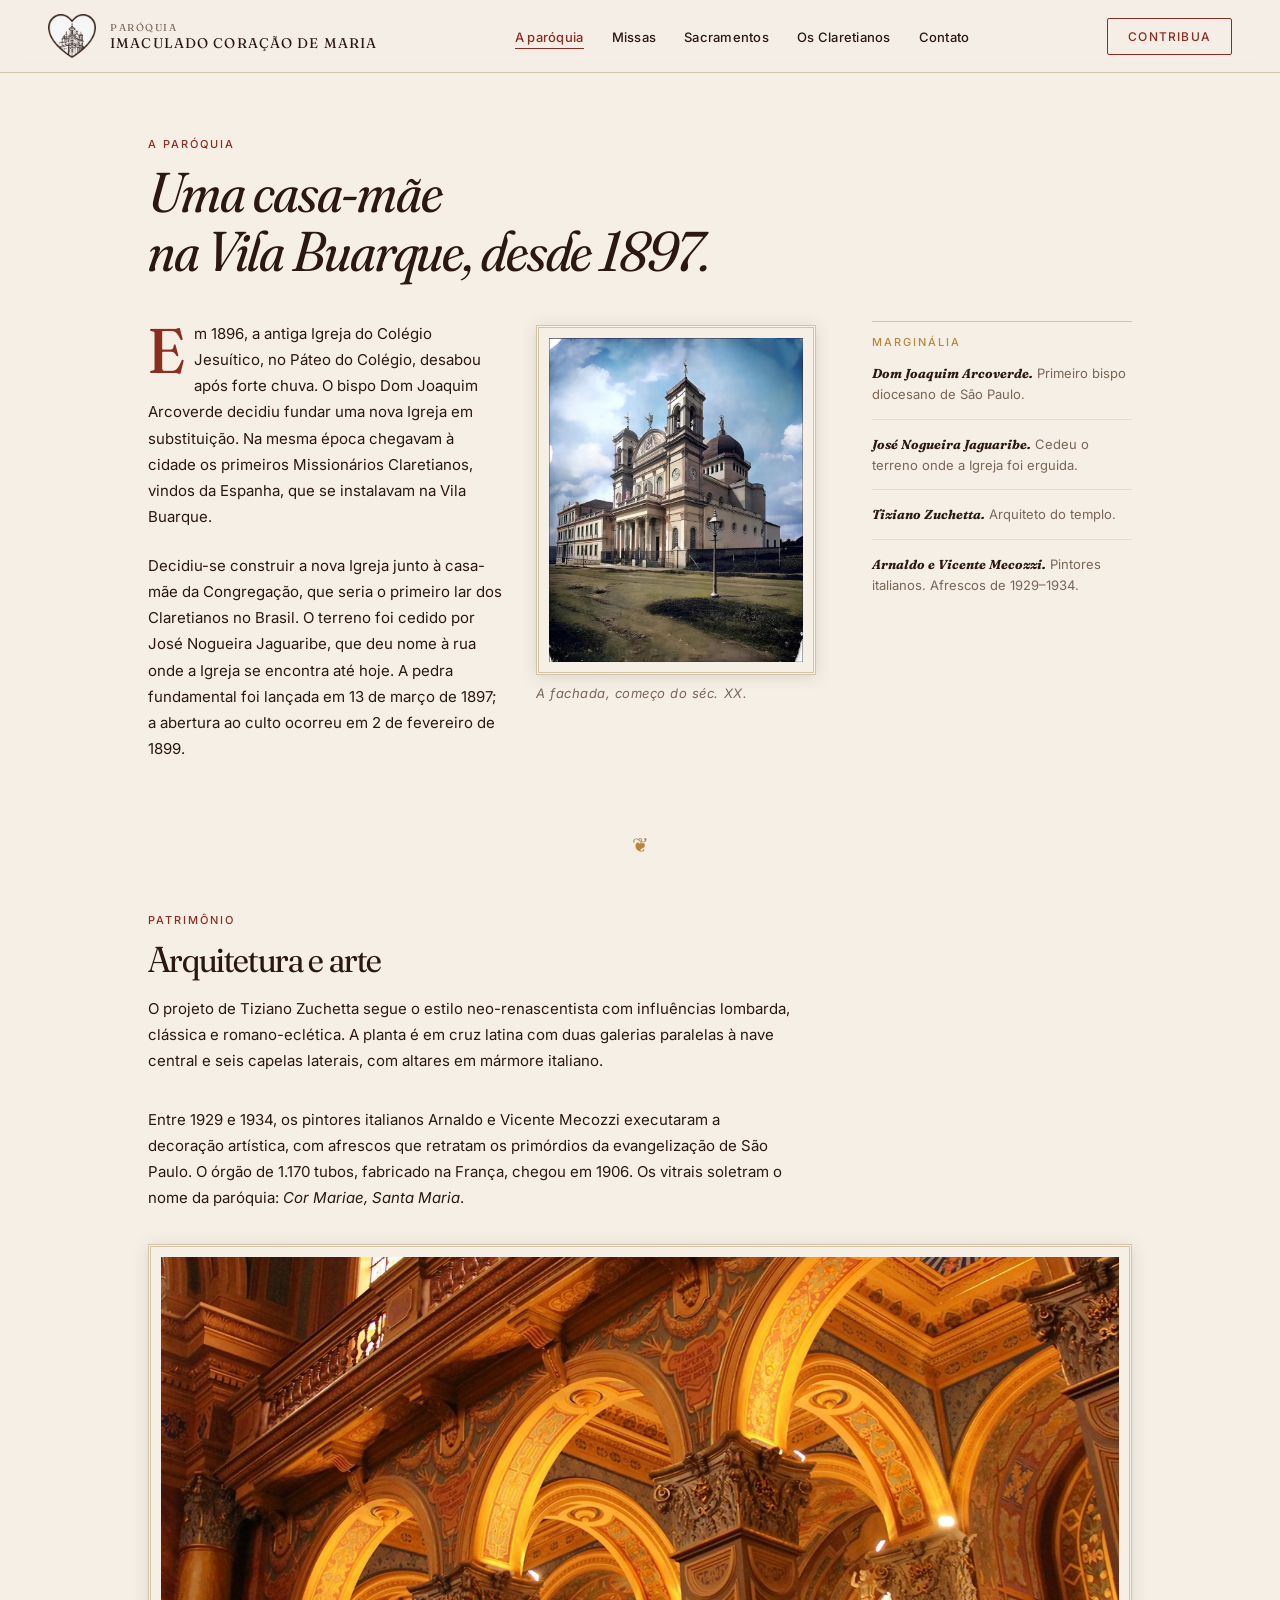
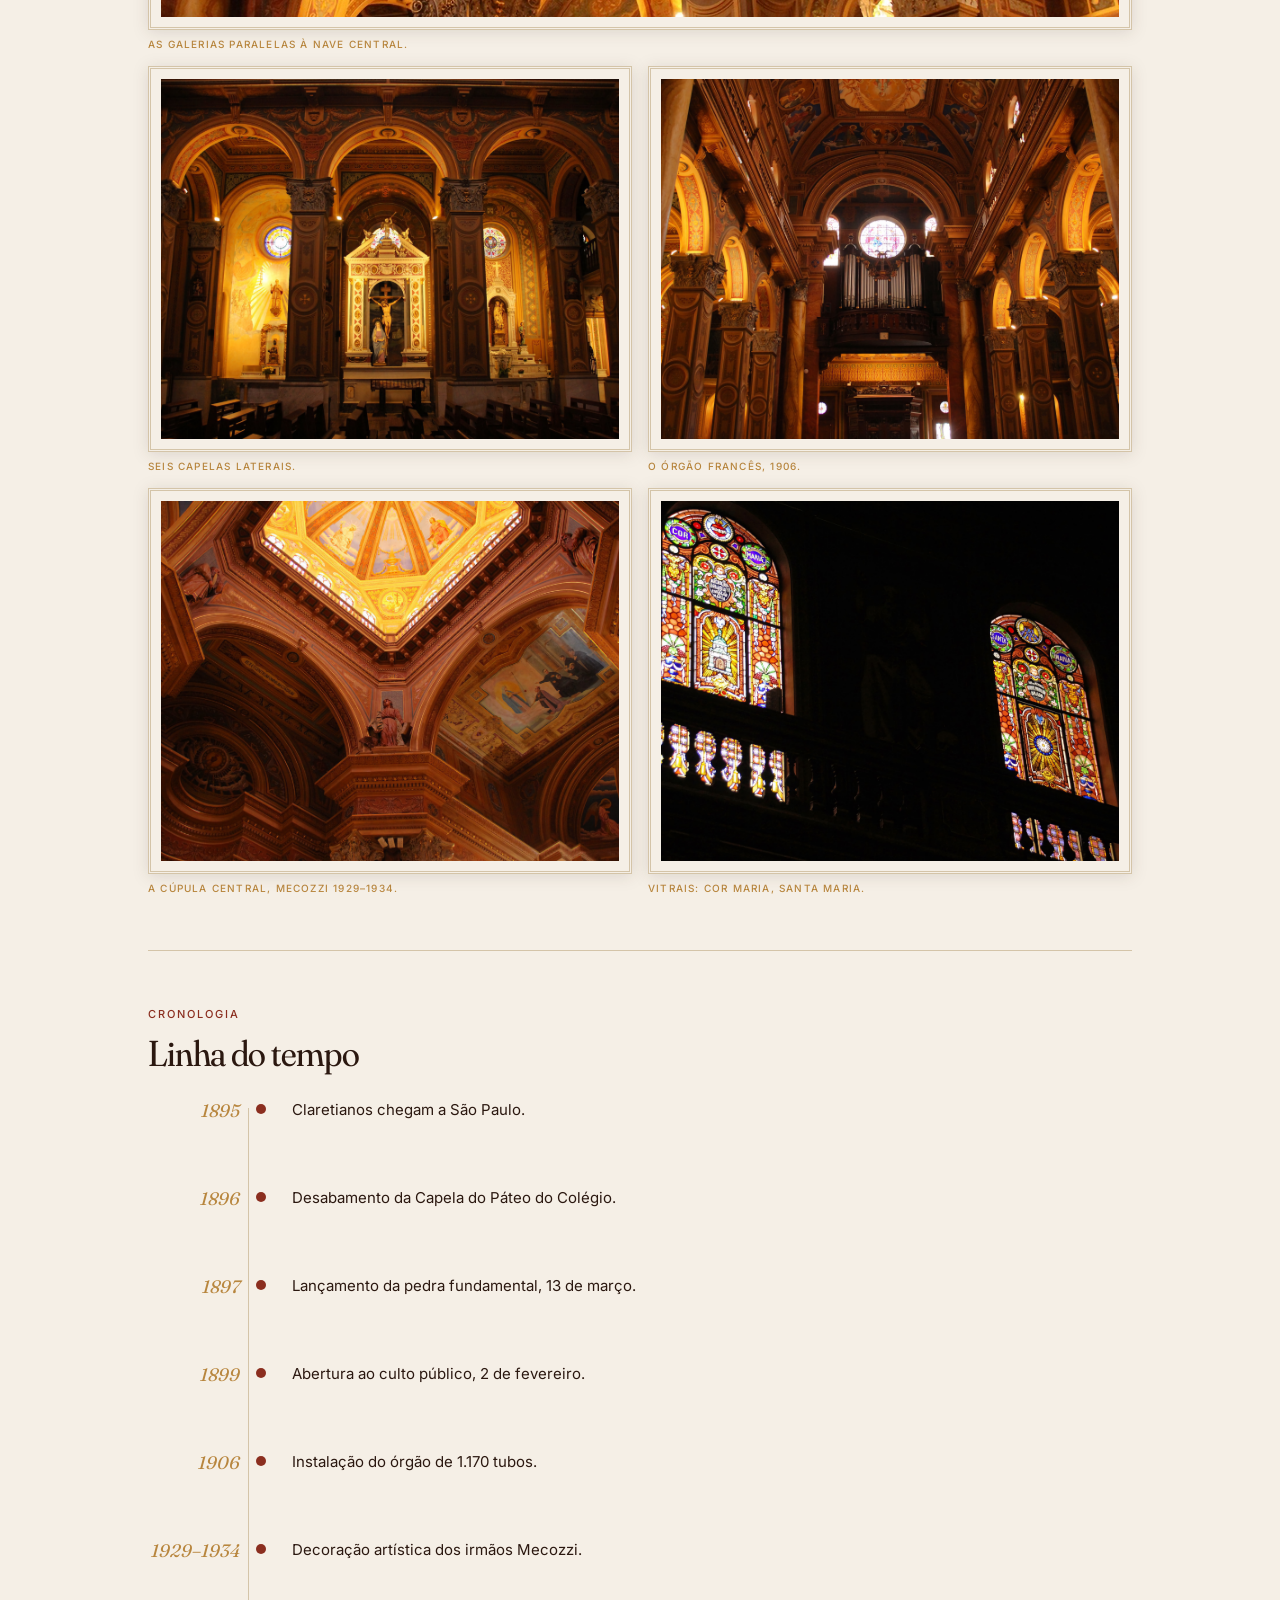
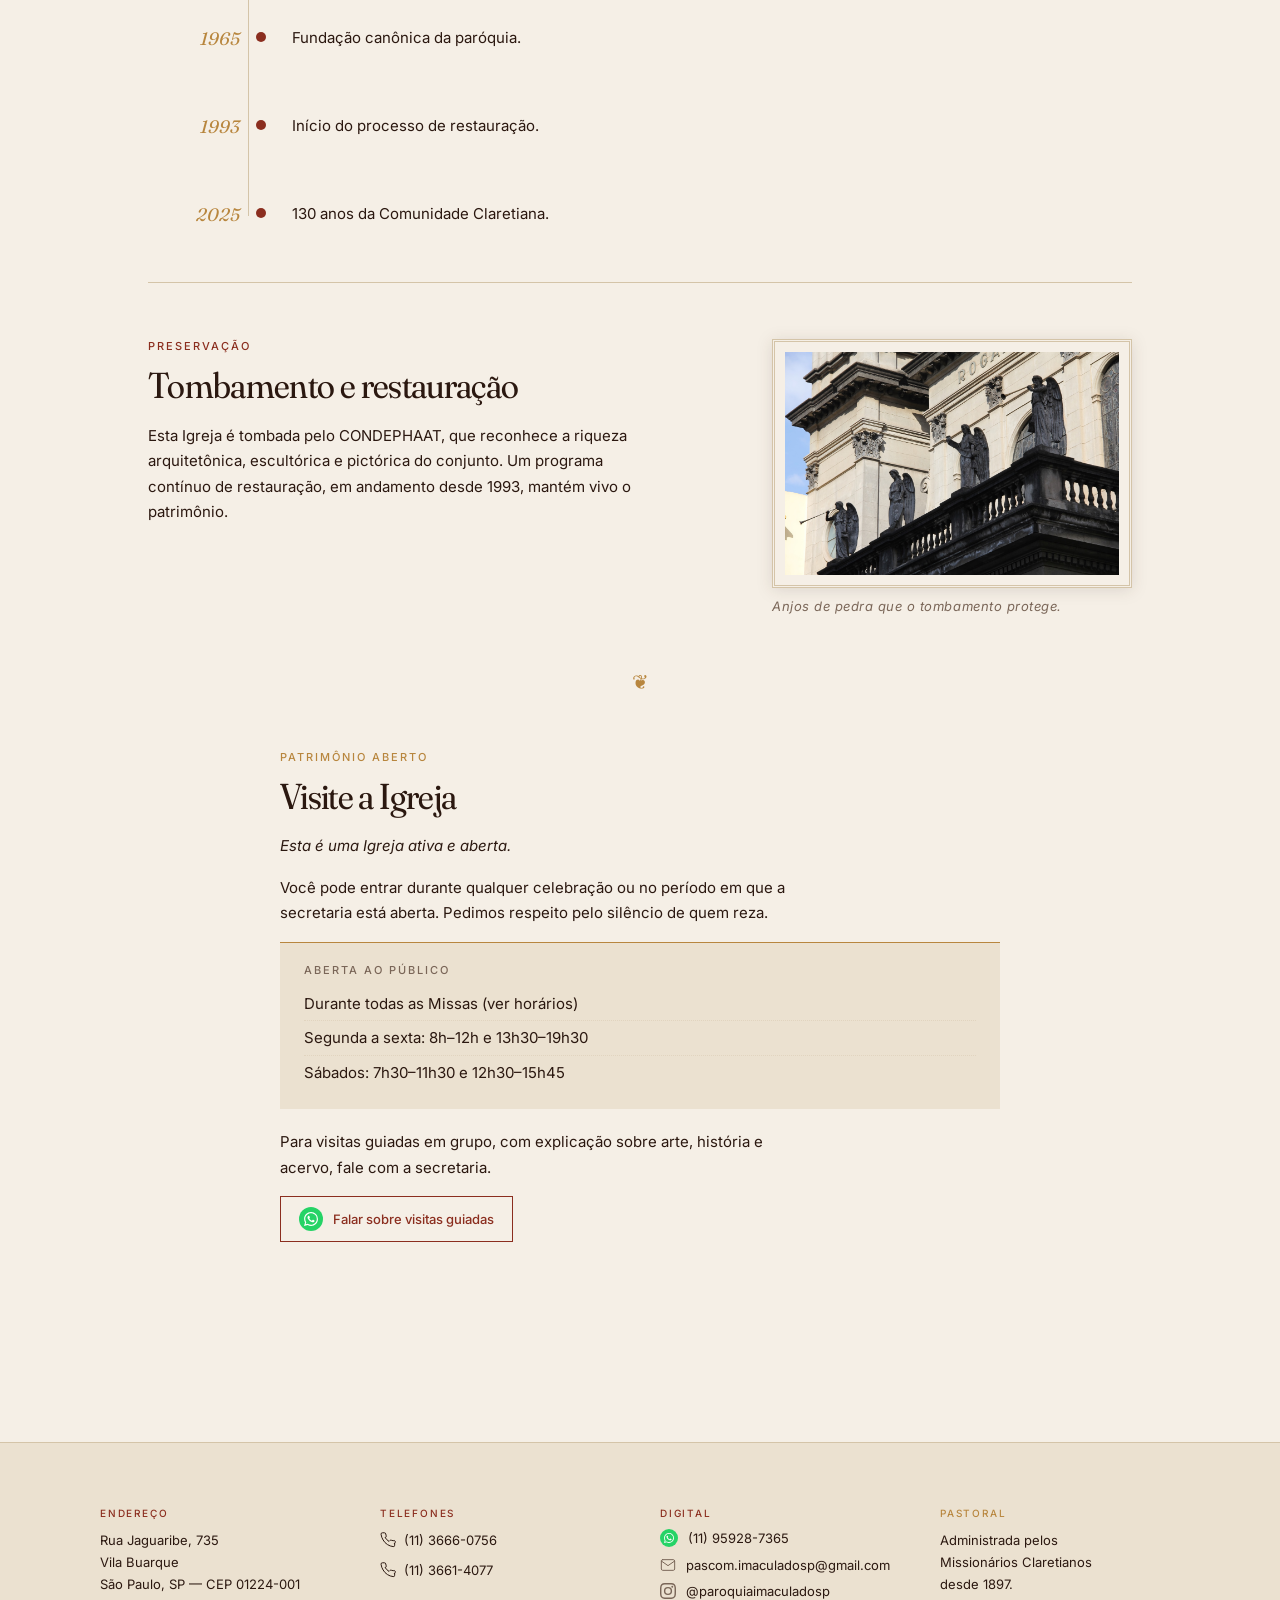
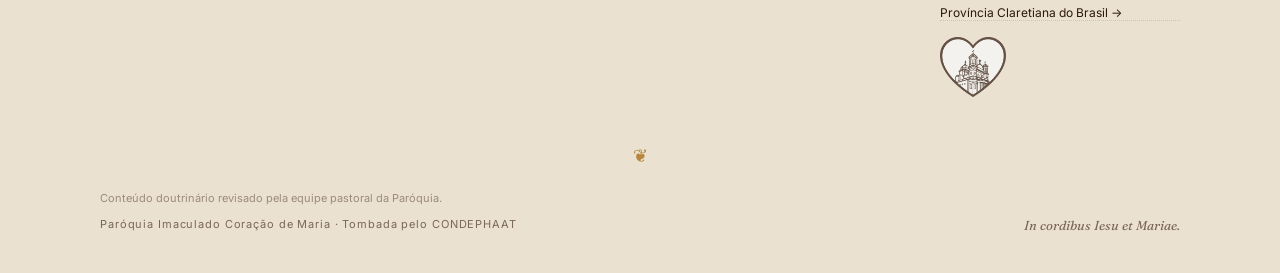
==== site/a-paroquia.html @ 1c20b0ae "Home revisada: hero, sacramentos, dizimo, claretianos" ====
<!DOCTYPE html>
<html lang="pt-BR">
<head>
  <meta charset="UTF-8"/>
  <title>A Paróquia — Imaculado Coração de Maria</title>
  <meta name="viewport" content="width=device-width, initial-scale=1.0"/>
  <meta name="description" content="História, arquitetura e patrimônio da Paróquia Imaculado Coração de Maria, fundada em 1897 pelos Missionários Claretianos na Vila Buarque, São Paulo."/>
  <link rel="stylesheet" href="site.css"/>
  <script src="animations.js" defer></script>
</head>
<body>
<div class="page">

  <!-- ============================================================
       HEADER
       ============================================================ -->
  <header class="site-header">
    <a href="index.html" class="brand-logo" aria-label="Paróquia Imaculado Coração de Maria — página inicial">
      <img src="assets/logo-paroquia.png" alt="" width="44" height="44"/>
      <span class="brand-wordmark">
        <span class="brand-wordmark-sup">Paróquia</span>
        <span class="brand-wordmark-main">Imaculado Coração de Maria</span>
      </span>
    </a>
    <nav aria-label="Navegação principal">
      <ul>
        <li><a href="a-paroquia.html" class="active">A paróquia</a></li>
        <li><a href="missas.html">Missas</a></li>
        <li><a href="sacramentos.html">Sacramentos</a></li>
        <li><a href="os-claretianos.html">Os Claretianos</a></li>
        <li><a href="contato.html">Contato</a></li>
      </ul>
    </nav>
    <a href="contribua.html" class="nav-contribua">Contribua</a>
  </header>

  <!-- ============================================================
       MAIN
       ============================================================ -->
  <main class="main">
    <article>

      <!-- Cabeçalho do capítulo -->
      <div class="chapter-head fade-in">
        <div class="eyebrow">A paróquia</div>
        <h1 class="page-title">Uma casa-mãe<br/>na Vila Buarque, desde 1897.</h1>
      </div>

      <!-- Seção 1 — Origens -->
      <div class="chapter-body fade-in">
        <div class="chapter-main">
          <figure class="ed-fig ed-fig--portrait-float">
            <div class="ed-fig-frame">
              <img src="assets/fachada-sepia-historica.jpg" alt="Fachada da paróquia, início do século XX" loading="lazy"/>
            </div>
            <figcaption class="ed-fig-cap">A fachada, começo do séc. XX.</figcaption>
          </figure>
          <p class="dropcap">
            Em 1896, a antiga Igreja do Colégio Jesuítico, no Páteo do Colégio, desabou após forte chuva. O bispo Dom Joaquim Arcoverde decidiu fundar uma nova Igreja em substituição. Na mesma época chegavam à cidade os primeiros Missionários Claretianos, vindos da Espanha, que se instalavam na Vila Buarque.
          </p>
          <p>
            Decidiu-se construir a nova Igreja junto à casa-mãe da Congregação, que seria o primeiro lar dos Claretianos no Brasil. O terreno foi cedido por José Nogueira Jaguaribe, que deu nome à rua onde a Igreja se encontra até hoje. A pedra fundamental foi lançada em 13 de março de 1897; a abertura ao culto ocorreu em 2 de fevereiro de 1899.
          </p>
        </div>
        <aside class="chapter-margin">
          <div class="eyebrow eyebrow-gold">Marginália</div>
          <p><strong>Dom Joaquim Arcoverde.</strong> Primeiro bispo diocesano de São Paulo.</p>
          <hr class="margin-hr"/>
          <p><strong>José Nogueira Jaguaribe.</strong> Cedeu o terreno onde a Igreja foi erguida.</p>
          <hr class="margin-hr"/>
          <p><strong>Tiziano Zuchetta.</strong> Arquiteto do templo.</p>
          <hr class="margin-hr"/>
          <p><strong>Arnaldo e Vicente Mecozzi.</strong> Pintores italianos. Afrescos de 1929–1934.</p>
        </aside>
      </div>

      <div class="div-fleuron" aria-hidden="true"></div>

      <!-- Arquitetura e arte -->
      <section class="chapter-arq fade-in" aria-label="Arquitetura e arte">
        <div class="eyebrow">Patrimônio</div>
        <h2>Arquitetura e arte</h2>
        <p class="arq-intro">O projeto de Tiziano Zuchetta segue o estilo neo-renascentista com influências lombarda, clássica e romano-eclética. A planta é em cruz latina com duas galerias paralelas à nave central e seis capelas laterais, com altares em mármore italiano.</p>
        <p class="arq-intro">Entre 1929 e 1934, os pintores italianos Arnaldo e Vicente Mecozzi executaram a decoração artística, com afrescos que retratam os primórdios da evangelização de São Paulo. O órgão de 1.170 tubos, fabricado na França, chegou em 1906. Os vitrais soletram o nome da paróquia: <em>Cor Mariae, Santa Maria</em>.</p>
        <div class="arq-masonry">
          <figure class="arq-photo arq-photo--wide">
            <div class="ed-fig-frame">
              <img src="assets/interior-galerias.jpg" alt="Galerias superiores com arcos" loading="lazy"/>
            </div>
            <figcaption class="ed-fig-cap">As galerias paralelas à nave central.</figcaption>
          </figure>
          <figure class="arq-photo">
            <div class="ed-fig-frame">
              <img src="assets/capelas-laterais.jpg" alt="Capelas laterais com altares em mármore" loading="lazy"/>
            </div>
            <figcaption class="ed-fig-cap">Seis capelas laterais.</figcaption>
          </figure>
          <figure class="arq-photo">
            <div class="ed-fig-frame">
              <img src="assets/orgao-frances.jpg" alt="Órgão de 1.170 tubos" loading="lazy"/>
            </div>
            <figcaption class="ed-fig-cap">O órgão francês, 1906.</figcaption>
          </figure>
          <figure class="arq-photo">
            <div class="ed-fig-frame">
              <img src="assets/cupula-central.jpg" alt="Cúpula central decorada" loading="lazy"/>
            </div>
            <figcaption class="ed-fig-cap">A cúpula central, Mecozzi 1929–1934.</figcaption>
          </figure>
          <figure class="arq-photo">
            <div class="ed-fig-frame">
              <img src="assets/vitrais-cor-maria.jpg" alt="Vitrais Cor Mariae Santa Maria" loading="lazy"/>
            </div>
            <figcaption class="ed-fig-cap">Vitrais: Cor Maria, Santa Maria.</figcaption>
          </figure>
        </div>
      </section>

      <hr class="div-plain"/>

      <!-- Timeline vertical -->
      <section class="tl-section fade-in" aria-label="Linha do tempo">
        <div class="eyebrow">Cronologia</div>
        <h2>Linha do tempo</h2>
        <ol class="tl-list" aria-label="Linha do tempo da paróquia">
          <li class="tl-item">
            <span class="tl-year">1895</span>
            <span class="tl-dot" aria-hidden="true"></span>
            <span class="tl-event">Claretianos chegam a São Paulo.</span>
          </li>
          <li class="tl-item">
            <span class="tl-year">1896</span>
            <span class="tl-dot" aria-hidden="true"></span>
            <span class="tl-event">Desabamento da Capela do Páteo do Colégio.</span>
          </li>
          <li class="tl-item">
            <span class="tl-year">1897</span>
            <span class="tl-dot" aria-hidden="true"></span>
            <span class="tl-event">Lançamento da pedra fundamental, 13 de março.</span>
          </li>
          <li class="tl-item">
            <span class="tl-year">1899</span>
            <span class="tl-dot" aria-hidden="true"></span>
            <span class="tl-event">Abertura ao culto público, 2 de fevereiro.</span>
          </li>
          <li class="tl-item">
            <span class="tl-year">1906</span>
            <span class="tl-dot" aria-hidden="true"></span>
            <span class="tl-event">Instalação do órgão de 1.170 tubos.</span>
          </li>
          <li class="tl-item">
            <span class="tl-year">1929–1934</span>
            <span class="tl-dot" aria-hidden="true"></span>
            <span class="tl-event">Decoração artística dos irmãos Mecozzi.</span>
          </li>
          <li class="tl-item">
            <span class="tl-year">1965</span>
            <span class="tl-dot" aria-hidden="true"></span>
            <span class="tl-event">Fundação canônica da paróquia.</span>
          </li>
          <li class="tl-item">
            <span class="tl-year">1993</span>
            <span class="tl-dot" aria-hidden="true"></span>
            <span class="tl-event">Início do processo de restauração.</span>
          </li>
          <li class="tl-item">
            <span class="tl-year">2025</span>
            <span class="tl-dot" aria-hidden="true"></span>
            <span class="tl-event">130 anos da Comunidade Claretiana.</span>
          </li>
        </ol>
      </section>

      <hr class="div-plain"/>

      <!-- Tombamento -->
      <section class="tombamento fade-in" aria-label="Tombamento e restauração">
        <div class="tombamento-col">
          <div class="eyebrow">Preservação</div>
          <h2>Tombamento e restauração</h2>
          <p>Esta Igreja é tombada pelo CONDEPHAAT, que reconhece a riqueza arquitetônica, escultórica e pictórica do conjunto. Um programa contínuo de restauração, em andamento desde 1993, mantém vivo o patrimônio.</p>
        </div>
        <figure class="ed-fig ed-fig--landscape">
          <div class="ed-fig-frame">
            <img src="assets/anjos-fachada.jpg" alt="Anjos de pedra com trombetas na fachada" loading="lazy"/>
          </div>
          <figcaption class="ed-fig-cap">Anjos de pedra que o tombamento protege.</figcaption>
        </figure>
      </section>

      <div class="div-fleuron" aria-hidden="true"></div>

      <!-- Visite -->
      <section class="visita-block fade-in" aria-label="Visite a Igreja">
        <div class="eyebrow eyebrow-gold">Patrimônio aberto</div>
        <h2>Visite a Igreja</h2>
        <p class="visita-lead">Esta é uma Igreja ativa e aberta.</p>
        <p>Você pode entrar durante qualquer celebração ou no período em que a secretaria está aberta. Pedimos respeito pelo silêncio de quem reza.</p>
        <div class="visita-horarios">
          <div class="eyebrow eyebrow-mute" style="margin-bottom:10px;">Aberta ao público</div>
          <ul>
            <li>Durante todas as Missas (ver horários)</li>
            <li>Segunda a sexta: 8h–12h e 13h30–19h30</li>
            <li>Sábados: 7h30–11h30 e 12h30–15h45</li>
          </ul>
        </div>
        <p>Para visitas guiadas em grupo, com explicação sobre arte, história e acervo, fale com a secretaria.</p>
        <a href="https://wa.me/5511959287365?text=Ol%C3%A1%2C+gostaria+de+informa%C3%A7%C3%B5es+sobre+visitas+guiadas+%C3%A0+Igreja." class="wa-btn" target="_blank" rel="noopener">
          <span class="wa-circle" style="width:24px;height:24px;" aria-hidden="true">
            <svg viewBox="0 0 24 24" fill="white" style="width:14px;height:14px;"><path d="M17.472 14.382c-.297-.149-1.758-.867-2.03-.967-.273-.099-.471-.148-.67.15-.197.297-.767.966-.94 1.164-.173.199-.347.223-.644.075-.297-.15-1.255-.463-2.39-1.475-.883-.788-1.48-1.761-1.653-2.059-.173-.297-.018-.458.13-.606.134-.133.298-.347.446-.52.149-.174.198-.298.298-.497.099-.198.05-.371-.025-.52-.075-.149-.669-1.612-.916-2.207-.242-.579-.487-.5-.669-.51-.173-.008-.371-.01-.57-.01-.198 0-.52.074-.792.372-.272.297-1.04 1.016-1.04 2.479 0 1.462 1.065 2.875 1.213 3.074.149.198 2.096 3.2 5.077 4.487.709.306 1.262.489 1.694.625.712.227 1.36.195 1.871.118.571-.085 1.758-.719 2.006-1.413.248-.694.248-1.289.173-1.413-.074-.124-.272-.198-.57-.347m-5.421 7.403h-.004a9.87 9.87 0 01-5.031-1.378l-.361-.214-3.741.982.998-3.648-.235-.374a9.86 9.86 0 01-1.51-5.26c.001-5.45 4.436-9.884 9.888-9.884 2.64 0 5.122 1.03 6.988 2.898a9.825 9.825 0 012.893 6.994c-.003 5.45-4.437 9.884-9.885 9.884m8.413-18.297A11.815 11.815 0 0012.05 0C5.495 0 .16 5.335.157 11.892c0 2.096.547 4.142 1.588 5.945L.057 24l6.305-1.654a11.882 11.882 0 005.683 1.448h.005c6.554 0 11.89-5.335 11.893-11.893a11.821 11.821 0 00-3.48-8.413z"/></svg>
          </span>
          <span>Falar sobre visitas guiadas</span>
        </a>
      </section>

    </article>
  </main>

  <!-- ============================================================
       FOOTER
       ============================================================ -->
  <footer class="site-footer">
    <div class="foot-grid">

      <div>
        <div class="eyebrow">Endereço</div>
        <address class="foot-address">
          Rua Jaguaribe, 735<br/>
          Vila Buarque<br/>
          São Paulo, SP — CEP 01224-001
        </address>
      </div>

      <div>
        <div class="eyebrow">Telefones</div>
        <p>
          <a href="tel:+551136660756" class="foot-link foot-link--row">
            <svg width="16" height="16" viewBox="0 0 24 24" fill="none" stroke="currentColor" stroke-width="1.5" stroke-linecap="round" stroke-linejoin="round" aria-hidden="true" style="flex-shrink:0;vertical-align:middle;">
              <path d="M22 16.92v3a2 2 0 01-2.18 2 19.79 19.79 0 01-8.63-3.07A19.5 19.5 0 014.69 12 19.79 19.79 0 011.61 3.38 2 2 0 013.6 1.18h3a2 2 0 012 1.72c.127.96.361 1.903.7 2.81a2 2 0 01-.45 2.11L7.58 8.08a16 16 0 006 6l1.27-1.27a2 2 0 012.11-.45c.907.339 1.85.573 2.81.7A2 2 0 0122 16.92z"/>
            </svg>
            (11) 3666-0756
          </a>
          <a href="tel:+551136614077" class="foot-link foot-link--row">
            <svg width="16" height="16" viewBox="0 0 24 24" fill="none" stroke="currentColor" stroke-width="1.5" stroke-linecap="round" stroke-linejoin="round" aria-hidden="true" style="flex-shrink:0;vertical-align:middle;">
              <path d="M22 16.92v3a2 2 0 01-2.18 2 19.79 19.79 0 01-8.63-3.07A19.5 19.5 0 014.69 12 19.79 19.79 0 011.61 3.38 2 2 0 013.6 1.18h3a2 2 0 012 1.72c.127.96.361 1.903.7 2.81a2 2 0 01-.45 2.11L7.58 8.08a16 16 0 006 6l1.27-1.27a2 2 0 012.11-.45c.907.339 1.85.573 2.81.7A2 2 0 0122 16.92z"/>
            </svg>
            (11) 3661-4077
          </a>
        </p>
      </div>

      <div>
        <div class="eyebrow">Digital</div>
        <ul class="foot-list">
          <li class="foot-item">
            <span class="wa-circle" style="width:18px;height:18px;" aria-hidden="true"><svg viewBox="0 0 24 24" fill="white" style="width:10px;height:10px;"><path d="M17.472 14.382c-.297-.149-1.758-.867-2.03-.967-.273-.099-.471-.148-.67.15-.197.297-.767.966-.94 1.164-.173.199-.347.223-.644.075-.297-.15-1.255-.463-2.39-1.475-.883-.788-1.48-1.761-1.653-2.059-.173-.297-.018-.458.13-.606.134-.133.298-.347.446-.52.149-.174.198-.298.298-.497.099-.198.05-.371-.025-.52-.075-.149-.669-1.612-.916-2.207-.242-.579-.487-.5-.669-.51-.173-.008-.371-.01-.57-.01-.198 0-.52.074-.792.372-.272.297-1.04 1.016-1.04 2.479 0 1.462 1.065 2.875 1.213 3.074.149.198 2.096 3.2 5.077 4.487.709.306 1.262.489 1.694.625.712.227 1.36.195 1.871.118.571-.085 1.758-.719 2.006-1.413.248-.694.248-1.289.173-1.413-.074-.124-.272-.198-.57-.347m-5.421 7.403h-.004a9.87 9.87 0 01-5.031-1.378l-.361-.214-3.741.982.998-3.648-.235-.374a9.86 9.86 0 01-1.51-5.26c.001-5.45 4.436-9.884 9.888-9.884 2.64 0 5.122 1.03 6.988 2.898a9.825 9.825 0 012.893 6.994c-.003 5.45-4.437 9.884-9.885 9.884m8.413-18.297A11.815 11.815 0 0012.05 0C5.495 0 .16 5.335.157 11.892c0 2.096.547 4.142 1.588 5.945L.057 24l6.305-1.654a11.882 11.882 0 005.683 1.448h.005c6.554 0 11.89-5.335 11.893-11.893a11.821 11.821 0 00-3.48-8.413z"/></svg></span>
            <a href="https://wa.me/5511959287365" target="_blank" rel="noopener">(11) 95928-7365</a>
          </li>
          <li class="foot-item">
            <svg class="foot-icon" viewBox="0 0 24 24" fill="none" stroke="currentColor" stroke-width="1.5" stroke-linecap="round" stroke-linejoin="round" aria-hidden="true"><path d="M4 4h16c1.1 0 2 .9 2 2v12c0 1.1-.9 2-2 2H4c-1.1 0-2-.9-2-2V6c0-1.1.9-2 2-2zm18 2l-10 7L2 6"/></svg>
            <a href="mailto:pascom.imaculadosp@gmail.com">pascom.imaculadosp@gmail.com</a>
          </li>
          <li class="foot-item">
            <svg class="foot-icon" viewBox="0 0 24 24" fill="currentColor" aria-hidden="true"><path d="M12 2.163c3.204 0 3.584.012 4.85.07 3.252.148 4.771 1.691 4.919 4.919.058 1.265.069 1.645.069 4.849 0 3.205-.012 3.584-.069 4.849-.149 3.225-1.664 4.771-4.919 4.919-1.266.058-1.644.07-4.85.07-3.204 0-3.584-.012-4.849-.07-3.26-.149-4.771-1.699-4.919-4.92-.058-1.265-.07-1.644-.07-4.849 0-3.204.013-3.583.07-4.849.149-3.227 1.664-4.771 4.919-4.919 1.266-.057 1.645-.069 4.849-.069zm0-2.163c-3.259 0-3.667.014-4.947.072-4.358.2-6.78 2.618-6.98 6.98-.059 1.281-.073 1.689-.073 4.948 0 3.259.014 3.668.072 4.948.2 4.358 2.618 6.78 6.98 6.98 1.281.058 1.689.072 4.948.072 3.259 0 3.668-.014 4.948-.072 4.354-.2 6.782-2.618 6.979-6.98.059-1.28.073-1.689.073-4.948 0-3.259-.014-3.667-.072-4.947-.196-4.354-2.617-6.78-6.979-6.98-1.281-.059-1.69-.073-4.949-.073zm0 5.838a6.162 6.162 0 100 12.324 6.162 6.162 0 000-12.324zM12 16a4 4 0 110-8 4 4 0 010 8zm6.406-11.845a1.44 1.44 0 100 2.881 1.44 1.44 0 000-2.881z"/></svg>
            <a href="https://instagram.com/paroquiaimaculadosp" target="_blank" rel="noopener">@paroquiaimaculadosp</a>
          </li>
        </ul>
      </div>

      <div>
        <div class="eyebrow eyebrow-gold">Pastoral</div>
        <p class="foot-pastoral">
          Administrada pelos<br/>
          Missionários Claretianos<br/>
          desde 1897.
        </p>
        <a href="https://www.claretianos.com.br" class="foot-link" target="_blank" rel="noopener" style="display:block;margin-top:10px;font-size:12px;">
          Província Claretiana do Brasil →
        </a>
        <img src="assets/logo-paroquia.png" alt="Logo da Paróquia Imaculado Coração de Maria" class="foot-logo"/>
      </div>

    </div>

    <div class="foot-divider" aria-hidden="true">❦</div>
    <div class="foot-note">Conteúdo doutrinário revisado pela equipe pastoral da Paróquia.</div>
    <div class="foot-mini">
      <span>Paróquia Imaculado Coração de Maria · Tombada pelo CONDEPHAAT</span>
      <span class="latin">In cordibus Iesu et Mariae.</span>
    </div>
  </footer>

</div><!-- /page -->
</body>
</html>
---- site/site.css ----
@import url('https://fonts.googleapis.com/css2?family=Fraunces:ital,opsz,wght@0,9..144,400;0,9..144,500;0,9..144,600;1,9..144,400;1,9..144,500&family=Inter:wght@400;500&display=swap');

/* ================================================================
   VARIÁVEIS — Paleta, tipografia e espaçamento
   ================================================================ */
:root {
  /* Paleta */
  --ink-cream:     #F5EFE6;
  --ink-parchment: #EBE1D0;
  --ink-deep:      #2B1810;
  --ink-carmine:   #8B2E1F;
  --ink-gold:      #B8863E;
  --ink-rule:      #D4C4A8;
  --ink-rule-soft: rgba(212, 196, 168, 0.45);
  --ink-mute:      #7A6658;

  /* Tipografia */
  --font-display: 'Fraunces', Georgia, serif;
  --font-body:    'Inter', system-ui, sans-serif;
  --font-ui:      'Inter', system-ui, sans-serif;

  /* Escala tipográfica */
  --fs-h1:      56px;
  --fs-h2:      36px;
  --fs-h3:      24px;
  --fs-eyebrow: 11px;
  --fs-lead:    18px;
  --fs-body:    15px;
  --fs-small:   13px;
  --fs-mini:    11px;

  /* Espaçamento */
  --space-section:  96px;
  --space-block:    48px;
  --space-element:  24px;
  --space-tight:    12px;
}

/* ================================================================
   BASE
   ================================================================ */
*, *::before, *::after { box-sizing: border-box; }
html { scroll-behavior: smooth; }
body { margin: 0; background: var(--ink-cream); font-family: var(--font-body); font-weight: 400; color: var(--ink-deep); -webkit-font-smoothing: antialiased; }

.page { min-height: 100vh; display: flex; flex-direction: column; }

/* ================================================================
   TIPOGRAFIA UTILITÁRIA
   ================================================================ */
.page-title {
  font-family: var(--font-display); font-weight: 400; font-style: italic;
  font-size: var(--fs-h1); line-height: 1.05; letter-spacing: -0.02em;
  color: var(--ink-deep); margin: 0 0 28px; text-wrap: balance;
  font-variation-settings: "opsz" 144, "SOFT" 50;
}
.page-lead {
  font-family: var(--font-display); font-style: italic; font-weight: 400;
  font-size: var(--fs-lead); line-height: 1.55; color: var(--ink-deep);
  max-width: 56ch; margin: 0 0 36px;
}
.eyebrow {
  font-family: var(--font-ui); font-size: var(--fs-eyebrow); font-weight: 500;
  letter-spacing: 0.18em; text-transform: uppercase;
  color: var(--ink-carmine); margin-bottom: 12px; display: block;
}
.eyebrow-gold  { color: var(--ink-gold); }
.eyebrow-mute  { color: var(--ink-mute); }

h2 {
  font-family: var(--font-display); font-weight: 400;
  font-size: var(--fs-h2); line-height: 1.15; letter-spacing: -0.018em;
  color: var(--ink-deep); margin: 0 0 16px; text-wrap: balance;
  font-variation-settings: "opsz" 96, "SOFT" 50;
}

h3 {
  font-family: var(--font-display); font-weight: 400;
  font-size: var(--fs-h3); line-height: 1.25; letter-spacing: -0.01em;
  color: var(--ink-deep); margin: 0 0 12px;
}

.dropcap::first-letter {
  font-family: var(--font-display); font-style: normal; font-weight: 500;
  float: left; font-size: 4.2em; line-height: 0.84;
  padding: 0.06em 0.14em 0 0; color: var(--ink-carmine);
  font-variation-settings: "opsz" 144, "SOFT" 50;
}
address { font-style: normal; }
.nowrap { white-space: nowrap; }

/* ================================================================
   BOTÕES
   ================================================================ */
.btn-primary, .btn-secondary, .btn-outline-gold, .btn-ghost {
  font-family: var(--font-ui); font-size: 14px; font-weight: 500;
  padding: 14px 28px; border-radius: 0; border: 1px solid transparent;
  cursor: pointer; letter-spacing: 0.04em; text-decoration: none;
  transition: all 250ms ease-out;
  display: inline-flex; align-items: center; gap: 8px;
}

/* BTN-PRIMARY — ação principal */
.btn-primary {
  background: var(--ink-carmine);
  color: var(--ink-cream);
  border-color: var(--ink-carmine);
}
.btn-primary:hover {
  background: var(--ink-deep);
  border-color: var(--ink-deep);
  transform: translateY(-2px);
  box-shadow: 0 6px 20px rgba(139, 46, 31, 0.25);
}

/* BTN-SECONDARY — ação secundária (outline carmim) */
.btn-secondary {
  background: transparent;
  color: var(--ink-carmine);
  border-color: var(--ink-carmine);
}
.btn-secondary:hover {
  background: var(--ink-carmine);
  color: var(--ink-cream);
  transform: translateY(-2px);
}

/* BTN-OUTLINE-GOLD — ação terciária */
.btn-outline-gold {
  background: transparent;
  color: var(--ink-deep);
  border-color: var(--ink-gold);
}
.btn-outline-gold:hover {
  background: var(--ink-parchment);
  border-color: var(--ink-deep);
}

/* BTN-GHOST — link navegação sutil */
.btn-ghost {
  background: transparent; color: var(--ink-carmine);
  border-color: transparent; padding-left: 0; padding-right: 0;
}
.btn-ghost:hover { color: #5c1f13; }

/* BTN-SECONDARY sobre fundo escuro (hero) */
.hero-fullbleed .btn-secondary {
  color: var(--ink-cream);
  border-color: var(--ink-cream);
}
.hero-fullbleed .btn-secondary:hover {
  background: var(--ink-cream);
  color: var(--ink-deep);
}

/* WaBtn */
.wa-btn {
  display: inline-flex; align-items: center; gap: 10px;
  font-family: var(--font-ui); font-size: var(--fs-small); font-weight: 500;
  color: var(--ink-carmine); background: transparent;
  border: 1px solid var(--ink-carmine); padding: 10px 18px;
  text-decoration: none; cursor: pointer; border-radius: 0;
  transition: all 140ms;
}
.wa-btn:hover { background: var(--ink-carmine); color: var(--ink-cream); }
.wa-circle {
  display: inline-flex; align-items: center; justify-content: center;
  background: #25D366; border-radius: 50%; flex-shrink: 0;
}

/* ================================================================
   DIVISORES — apenas dois tipos
   ================================================================ */
/* Linha hairline */
.div-rule, .div-plain { border: 0; border-top: 1px solid var(--ink-rule); margin: var(--space-block) 0; }
/* Fleuron centralizado */
.div-fleuron { text-align: center; color: var(--ink-gold); font-family: serif; font-size: 20px; margin: var(--space-block) 0; }
.div-fleuron::before { content: "❦"; }

/* ================================================================
   IMAGENS — moldura editorial "passe-partout duplo"
   ================================================================ */
.ed-fig { margin: 0; padding: 0; }
.ed-fig-frame {
  position: relative;
  display: block;
  background: var(--ink-cream);
  padding: 12px;
  border: 1px solid var(--ink-rule);
  box-shadow:
    inset 0 0 0 1px var(--ink-cream),
    inset 0 0 0 2px var(--ink-rule);
  filter: drop-shadow(0 2px 8px rgba(43, 24, 16, 0.12));
  overflow: hidden;
}
.ed-fig-frame img {
  display: block; width: 100%; height: auto;
  object-fit: cover;
}
.ed-fig figcaption, .ed-fig-cap {
  font-family: var(--font-ui); font-size: var(--fs-small); font-weight: 400;
  letter-spacing: 0.04em; color: var(--ink-mute);
  margin-top: 10px; font-style: italic;
  display: block;
}
/* Categoria A — hero de seção */
.ed-fig--hero-page .ed-fig-frame { max-width: 100%; }
.ed-fig--hero-page .ed-fig-frame img { max-height: 70vh; width: 100%; aspect-ratio: 16/10; }
/* Categoria B — editorial dentro de seção */
.ed-fig--landscape .ed-fig-frame img { max-height: 320px; aspect-ratio: 3/2; }
.ed-fig--landscape-full .ed-fig-frame img { max-height: min(70vh,520px); width: 100%; aspect-ratio: 3/2; }
/* Categoria C — portrait */
.ed-fig--portrait .ed-fig-frame img { max-height: 380px; aspect-ratio: 3/4; }
.ed-fig--portrait-float { float: right; width: 280px; margin: 4px 0 24px 32px; }
.ed-fig--portrait-inline { float: right; width: 220px; margin: 4px 0 20px 28px; }
@media (max-width: 768px) {
  .ed-fig--portrait-float, .ed-fig--portrait-inline { float: none; width: 100%; margin: 0 0 24px; }
}

/* ================================================================
   DOCTRINE QUOTE
   ================================================================ */
.doctrine { margin: 48px 0; max-width: 64ch; }
.doctrine-text {
  padding-left: 22px;
  border-left: 2px solid var(--ink-carmine);
  margin-bottom: 14px;
}
.doctrine blockquote {
  font-family: var(--font-display); font-style: italic; font-weight: 400;
  font-size: 22px; line-height: 1.5; color: var(--ink-deep);
  margin: 0; letter-spacing: -0.008em;
  font-variation-settings: "opsz" 96, "SOFT" 50;
}
.doctrine figcaption {
  font-family: var(--font-ui); font-weight: 500; font-size: var(--fs-eyebrow);
  letter-spacing: 0.18em; text-transform: uppercase; color: var(--ink-gold);
  padding-left: 0; margin-top: 16px;
}

/* ================================================================
   SITE HEADER
   ================================================================ */
.site-header {
  position: sticky; top: 0; z-index: 10;
  display: flex; align-items: center; justify-content: space-between;
  padding: 14px 48px;
  background: color-mix(in oklch, #F5EFE6 94%, transparent);
  backdrop-filter: blur(10px);
  border-bottom: 1px solid var(--ink-rule);
}
.brand-logo {
  display: flex; align-items: center; gap: 14px;
  text-decoration: none;
}
.brand-logo img { height: 44px; width: auto; flex-shrink: 0; }
.brand-wordmark { display: flex; flex-direction: column; gap: 3px; line-height: 1; }
.brand-wordmark-sup  { font-family: var(--font-display); font-size: 10px; font-weight: 400; letter-spacing: 0.15em; text-transform: uppercase; color: var(--ink-mute); }
.brand-wordmark-main { font-family: var(--font-display); font-size: 14px; font-weight: 400; letter-spacing: 0.08em; text-transform: uppercase; color: var(--ink-deep); white-space: nowrap; }
.site-header nav ul { display: flex; gap: 28px; list-style: none; padding: 0; margin: 0; align-items: center; }
.site-header nav a {
  font-family: var(--font-ui); font-size: var(--fs-small); font-weight: 500;
  color: var(--ink-deep); letter-spacing: 0.02em;
  text-decoration: none; position: relative; padding-bottom: 4px;
  transition: color 140ms;
}
.site-header nav a::after {
  content: ''; position: absolute; bottom: 0; left: 0;
  width: 100%; height: 1px; background: var(--ink-carmine);
  transform: scaleX(0); transform-origin: left;
  transition: transform 300ms ease;
}
.site-header nav a:hover { color: var(--ink-carmine); }
.site-header nav a:hover::after,
.site-header nav a.active::after { transform: scaleX(1); }
.site-header nav a.active { color: var(--ink-carmine); }

/* Botão Contribua — outline, sem pulsação */
.nav-contribua {
  font-family: var(--font-ui); font-size: 12px; font-weight: 500;
  letter-spacing: 0.1em; text-transform: uppercase;
  background: transparent; color: var(--ink-carmine);
  border: 1px solid var(--ink-carmine); border-radius: 2px;
  padding: 10px 20px; cursor: pointer;
  text-decoration: none; display: inline-block;
  transition: all 200ms;
}
.nav-contribua:hover { background: var(--ink-carmine); color: var(--ink-cream); }

/* ================================================================
   MAIN LAYOUT
   ================================================================ */
.main { flex: 1; width: 100%; max-width: 1080px; margin: 0 auto; padding: 64px 48px 96px; }
.main-home { max-width: none; padding: 0 0 96px; }
.home-inner { max-width: 1080px; margin: 0 auto; padding: 48px 48px 0; }

/* ================================================================
   HERO FULLBLEED
   ================================================================ */
.hero-fullbleed {
  position: relative; min-height: 920px;
  display: flex; flex-direction: column;
  background-image: url('assets/fachada-externa.jpg');
  background-size: cover; background-position: center 70%;
  overflow: hidden;
}
.hero-overlay {
  position: absolute; inset: 0;
  background: linear-gradient(180deg,
    rgba(43,24,16,0.20) 0%,
    rgba(43,24,16,0.40) 50%,
    rgba(43,24,16,0.55) 100%);
  pointer-events: none; z-index: 1;
}
.hero-stack {
  position: relative; z-index: 2;
  flex: 1; max-width: 1080px; width: 100%; margin: 0 auto;
  padding: 48px;
  display: flex; flex-direction: column; align-items: center; text-align: center;
  justify-content: center;
  isolation: isolate;
}
.hero-eyebrow {
  font-family: var(--font-ui); font-size: 12px; font-weight: 600;
  letter-spacing: 0.24em; text-transform: uppercase;
  color: #E2C87A; margin-bottom: 24px;
}
.hero-eyebrow--ornamented {
  display: flex; align-items: center; justify-content: center; gap: 14px;
}
.eyebrow-rule {
  display: inline-block; width: 60px; height: 1px;
  background: #E2C87A; opacity: 0.90;
}
.hero-title-light {
  font-family: var(--font-display); font-weight: 400; font-style: italic;
  font-size: 60px; line-height: 1.05; letter-spacing: -0.015em;
  color: #F5EFE6; margin: 0 0 22px; text-wrap: balance;
  text-align: center;
  font-variation-settings: "opsz" 144, "SOFT" 50;
  text-shadow: 0 2px 4px rgba(0,0,0,0.6), 0 4px 32px rgba(0,0,0,0.5);
}
.hero-sub {
  font-family: var(--font-body);
  font-weight: 400;
  font-size: 15px;
  line-height: 1.6;
  color: var(--ink-cream);
  opacity: 0.92;
  margin: 0 auto 32px;
  max-width: 460px;
  text-align: center;
  letter-spacing: 0.005em;
}
.hero-lead {
  font-family: var(--font-body); font-weight: 400;
  font-size: var(--fs-lead); line-height: 1.65;
  color: #F5EFE6; max-width: 640px; margin: 32px auto 40px;
  text-align: left;
  overflow: hidden;
  text-shadow: 0 1px 2px rgba(0,0,0,0.5);
}
/* Drop cap do hero — branco sólido, float left, texto alinha à direita */
.drop-cap {
  float: left;
  font-family: var(--font-display); font-weight: 700; font-style: normal;
  font-size: 3.75em; line-height: 0.88;
  margin: 0.04em 0.12em 0 0;
  color: #F5EFE6;
  font-variation-settings: "opsz" 144, "SOFT" 50;
  shape-outside: margin-box;
}
.hero-lead--bv {
  text-align: center; margin-top: 0;
}
.hero-ctas-light { display: flex; gap: 20px; align-items: center; flex-wrap: wrap; justify-content: center; }

/* ================================================================
   HOME — SCHEDULE STRIP
   ================================================================ */
.sch-strip {
  background: var(--ink-parchment); border-top: 1px solid var(--ink-gold);
  padding: 96px 48px;
  text-align: center;
}
.sch-strip-orn { color: var(--ink-gold); font-family: serif; font-size: 18px; margin-bottom: 16px; }
.sch-strip-eyebrow { justify-content: center; display: block; }
.sch-strip-cols {
  display: flex; align-items: flex-start; justify-content: center;
  gap: 0; margin: 32px auto; max-width: 760px;
}
.sch-strip-col { flex: 1; padding: 0 40px; }
.sch-strip-sep { width: 1px; background: var(--ink-rule); align-self: stretch; margin: 8px 0; flex-shrink: 0; }
.sch-day {
  font-family: var(--font-ui); font-size: var(--fs-eyebrow); font-weight: 500;
  letter-spacing: 0.18em; text-transform: uppercase; color: var(--ink-carmine);
  margin-bottom: 16px;
}
.sch-times {
  font-family: var(--font-display); font-weight: 400; font-size: 32px;
  line-height: 1.3; color: var(--ink-deep);
  font-variation-settings: "opsz" 96, "SOFT" 50;
}
.sch-strip-link { margin-top: 40px; font-size: 12px; letter-spacing: 0.1em; text-transform: uppercase; display: block; text-align: center; }

/* ================================================================
   HOME — INTENTIONS
   ================================================================ */
.intentions { background: var(--ink-cream); padding: 72px 48px; }
.intentions h2 { font-size: var(--fs-h2); margin: 0 0 12px; text-align: center; }
.intentions-wrap { max-width: 780px; margin: 0 auto; }
.intentions-lead {
  font-family: var(--font-body); font-weight: 500; font-size: var(--fs-body);
  line-height: 1.6; color: var(--ink-mute); max-width: 480px;
  margin: 16px auto 56px; letter-spacing: -0.003em; text-align: center;
}
.int-list { list-style: none; padding: 0; margin: 0; }
.int-list li { border-top: 1px solid var(--ink-rule); }
.int-list li:last-child { border-bottom: 1px solid var(--ink-rule); }
.int-item-link {
  display: grid; grid-template-columns: 56px 1fr auto 24px;
  gap: 16px; align-items: baseline;
  padding: 20px 0; text-decoration: none; color: inherit;
  transition: background 140ms, padding 140ms;
}
.int-item-link:hover { background: var(--ink-parchment); padding-left: 8px; padding-right: 8px; }
.int-num { font-family: var(--font-display); font-style: italic; font-size: 20px; color: var(--ink-gold); }
.int-label { font-family: var(--font-display); font-size: 22px; font-weight: 400; color: var(--ink-deep); letter-spacing: -0.01em; font-variation-settings: "opsz" 72, "SOFT" 50; }
.int-sub { font-family: var(--font-body); font-size: var(--fs-small); color: var(--ink-mute); text-align: right; }
.int-arrow { color: var(--ink-carmine); font-family: serif; font-size: 18px; }

/* ================================================================
   HOME — 3 SACRAMENTOS
   ================================================================ */
.home-sac3 {
  background: var(--ink-parchment); border-top: 1px solid var(--ink-gold);
  padding: 96px 48px;
}
.home-sac3-inner { max-width: 1080px; margin: 0 auto; }
.home-sac3-hdr { display: flex; align-items: flex-end; justify-content: space-between; margin-bottom: 28px; gap: 24px; }
.home-sac3-hdr h2 { margin: 6px 0 0; }
.home-sac3-grid { display: grid; grid-template-columns: repeat(3,1fr); gap: 24px; }
.home-sac3-card { background: var(--ink-cream); border: 1px solid var(--ink-rule); padding: 28px 24px; display: flex; flex-direction: column; gap: 10px; transition: background 200ms, transform 250ms, box-shadow 250ms; }
.home-sac3-card:hover { background: var(--ink-parchment); border-color: var(--ink-parchment); transform: translateY(-2px); box-shadow: 0 4px 16px rgba(43,24,16,0.08); }
.home-sac3-card h3 { font-family: var(--font-display); font-weight: 400; font-size: var(--fs-h3); color: var(--ink-deep); margin: 0; letter-spacing: -0.01em; }
.home-sac3-card p { font-family: var(--font-body); font-size: var(--fs-body); line-height: 1.6; color: var(--ink-mute); margin: 0; flex: 1; }
.home-sac3-numeral {
  font-family: var(--font-display);
  font-style: italic;
  font-size: 14px;
  color: var(--ink-gold);
  margin-bottom: 16px;
  letter-spacing: 0.02em;
}
.home-sac3-rule {
  width: 32px;
  height: 1px;
  background: var(--ink-gold);
  opacity: 0.5;
  margin: 12px 0 16px 0;
}
.home-sac3-card .wa-circle { background: var(--ink-carmine); }
.home-sac3-card .wa-circle svg { fill: var(--ink-cream); }

/* ================================================================
   HOME — CLARETIANOS RESUMO
   ================================================================ */
.home-claret { background: var(--ink-cream); padding: 72px 48px; }
.home-claret-inner { max-width: 1080px; margin: 0 auto; display: grid; grid-template-columns: 1.2fr 1fr; gap: 64px; align-items: center; }
.home-claret-text h2 { margin: 8px 0 16px; }
.home-claret-text p { font-family: var(--font-body); font-size: var(--fs-body); line-height: 1.7; color: var(--ink-deep); margin: 0 0 14px; max-width: 52ch; }

/* ================================================================
   HOME — DÍZIMO CTA
   ================================================================ */
.dizimo-home {
  background: var(--ink-cream);
  max-width: 640px;
  margin: 0 auto;
  padding: 96px 24px;
  text-align: center;
}
.dizimo-home .eyebrow { margin-bottom: 16px; }
.dizimo-home h2 { margin: 0 0 24px; }
.dizimo-home p {
  font-family: var(--font-body); font-size: var(--fs-body); line-height: 1.7;
  color: var(--ink-deep); max-width: 520px; margin: 0 auto 40px;
}

/* ================================================================
   RUBRIC (schedule dentro de página)
   ================================================================ */
.rubric { background: var(--ink-parchment); border-top: 1px solid var(--ink-gold); padding: 40px 48px; max-width: 600px; }
.rubric h2 { font-size: 28px; }
.schedule { margin: 0; padding: 0; }
.sch-row { display: flex; justify-content: space-between; align-items: baseline; padding: 12px 0; border-bottom: 1px dotted var(--ink-rule); font-family: var(--font-body); font-size: 16px; }
.sch-row:last-of-type { border-bottom: 0; }
.sch-row dt { color: var(--ink-deep); font-weight: 400; }
.sch-row dd { margin: 0; color: var(--ink-carmine); font-family: var(--font-display); font-style: italic; font-size: 18px; }
.rubric-foot { margin-top: 20px; font-family: var(--font-body); font-size: var(--fs-small); color: var(--ink-mute); line-height: 1.6; }

/* ================================================================
   HISTORY — LAYOUT (A Paróquia)
   ================================================================ */
.chapter-head { margin-bottom: 40px; }
.chapter-body { display: grid; grid-template-columns: 1fr 260px; gap: 56px; margin-bottom: 48px; }
.chapter-main p { font-family: var(--font-body); font-size: var(--fs-body); line-height: 1.75; color: var(--ink-deep); margin: 0 0 22px; max-width: 62ch; }
.chapter-margin { font-family: var(--font-body); font-size: var(--fs-small); line-height: 1.6; color: var(--ink-mute); padding-top: 12px; border-top: 1px solid var(--ink-rule); }
.chapter-margin p { margin: 10px 0; }
.chapter-margin strong { color: var(--ink-deep); font-family: var(--font-display); font-style: italic; }
.margin-hr { border: 0; border-top: 1px solid var(--ink-rule-soft); margin: 14px 0; }
.history-break { margin: 48px -48px; }

/* Arquitetura e arte — masonry grid */
.chapter-arq { padding: 8px 0; }
.arq-intro { font-family: var(--font-body); font-size: var(--fs-body); line-height: 1.75; color: var(--ink-deep); max-width: 72ch; margin: 0 0 32px; }
.arq-masonry {
  display: grid;
  grid-template-columns: 1fr 1fr;
  gap: 16px;
  margin-top: 8px;
}
.arq-photo { margin: 0; }
.arq-photo--wide { grid-column: span 2; }
.arq-photo--wide .ed-fig-frame img { aspect-ratio: 16/9; max-height: 480px; }
.arq-photo .ed-fig-frame img { aspect-ratio: 3/4; max-height: 360px; }
.arq-photo .ed-fig-cap,
.arq-photo--wide .ed-fig-cap {
  font-family: var(--font-ui); font-size: 10px; font-weight: 500;
  letter-spacing: 0.12em; text-transform: uppercase; color: var(--ink-gold);
  margin-top: 8px; font-style: normal;
}

/* Timeline */
.tl-section { padding: 8px 0; }
.tl-list { list-style: none; padding: 0; margin: 24px 0 0; max-width: 680px; position: relative; }
.tl-list::before {
  content: ''; position: absolute;
  left: 100px; top: 10px; bottom: 10px;
  width: 1px; background: var(--ink-rule);
}
.tl-item { display: grid; grid-template-columns: 92px 20px 1fr; gap: 16px; align-items: flex-start; padding-bottom: 64px; }
.tl-item:last-child { padding-bottom: 0; }
.tl-year { font-family: var(--font-display); font-style: italic; font-size: 18px; color: var(--ink-gold); text-align: right; padding-top: 1px; }
.tl-dot { width: 10px; height: 10px; border-radius: 50%; background: var(--ink-carmine); margin-top: 6px; position: relative; z-index: 1; flex-shrink: 0; }
.tl-event { font-family: var(--font-body); font-size: var(--fs-body); line-height: 1.5; color: var(--ink-deep); padding-top: 1px; }

/* Tombamento */
.tombamento { display: grid; grid-template-columns: 1fr 360px; gap: 48px; align-items: flex-start; padding: 8px 0; }
.tombamento-col p { font-family: var(--font-body); font-size: var(--fs-body); line-height: 1.7; color: var(--ink-deep); max-width: 54ch; margin: 0 0 16px; }

/* Visita */
.visita-block { padding: 8px 0; max-width: 720px; margin-left: auto; margin-right: auto; }
.visita-lead { font-family: var(--font-display); font-style: italic; font-size: 20px; color: var(--ink-deep); margin: 0 0 14px; }
.visita-block p { font-family: var(--font-body); font-size: var(--fs-body); line-height: 1.7; color: var(--ink-deep); max-width: 58ch; margin: 0 0 16px; }
.visita-horarios { background: var(--ink-parchment); border-top: 1px solid var(--ink-gold); padding: 20px 24px; margin: 16px 0 20px; }
.visita-horarios ul { list-style: none; padding: 0; margin: 0; }
.visita-horarios li { font-family: var(--font-body); font-size: var(--fs-body); line-height: 1.7; color: var(--ink-deep); padding: 4px 0; border-bottom: 1px dotted var(--ink-rule-soft); }
.visita-horarios li:last-child { border-bottom: 0; }

/* ================================================================
   CLARETIANOS
   ================================================================ */
.claret-section { padding: 8px 0; }
.claret-section > p { font-family: var(--font-body); font-size: var(--fs-body); line-height: 1.75; max-width: 64ch; margin: 0 0 16px; }

/* Grid congregação: 2fr texto, 1fr marginália */
.claret-section .chapter-body { grid-template-columns: 2fr 1fr; gap: 64px; }

/* Marginália estilo caderno */
.claret-marginalia {
  border-left: 1px solid var(--ink-gold);
  padding-left: 24px;
  padding-top: 8px;
}
.claret-marginalia dl { margin: 0; }
.claret-marginalia dt {
  font-family: var(--font-display); font-style: italic; font-size: var(--fs-body);
  color: var(--ink-deep); margin-top: 16px; margin-bottom: 4px;
}
.claret-marginalia dt:first-child { margin-top: 0; }
.claret-marginalia dd {
  font-family: var(--font-body); font-size: var(--fs-small);
  color: var(--ink-mute); margin: 0 0 0 0; line-height: 1.5;
}
.claret-marginalia .margin-hr { border: 0; border-top: 1px solid var(--ink-rule-soft); margin: 14px 0; }

/* Fundador */
.claret-founder-grid { display: grid; grid-template-columns: 1fr 380px; gap: 48px; align-items: flex-start; }
.claret-founder-text p { font-family: var(--font-body); font-size: var(--fs-body); line-height: 1.75; max-width: 58ch; margin: 0 0 16px; }
.claret-founder-photo { margin: 0; }

/* Pároco */
.paroco { display: grid; grid-template-columns: 1.1fr 1fr; gap: 56px; align-items: flex-start; }
.paroco-text h2 { margin-bottom: 16px; }
.paroco-text h2 em { font-style: italic; font-size: var(--fs-h3); color: var(--ink-gold); }
.paroco-text p { font-family: var(--font-body); font-size: var(--fs-body); line-height: 1.7; max-width: 52ch; margin: 0 0 16px; }
.paroco-text .paroco-note { font-family: var(--font-display); font-style: italic; font-size: var(--fs-small); color: var(--ink-mute); }
.paroco-photo { margin: 0; }
.claret-links p { margin: 0 0 10px; }
.claret-extlink { font-family: var(--font-ui); font-size: var(--fs-body); font-weight: 500; color: var(--ink-carmine); text-decoration: none; border-bottom: 1px solid var(--ink-rule); transition: border-color 140ms; }
.claret-extlink:hover { border-bottom-color: var(--ink-carmine); }

/* ================================================================
   MISSAS PAGE
   ================================================================ */
/* Horários — layout editorial vertical */
.missa-horario-block {
  background: var(--ink-parchment); border-top: 1px solid var(--ink-gold);
  padding: 56px 48px; margin: 32px 0; max-width: 680px;
}
.missa-horario-orn { color: var(--ink-gold); font-family: serif; font-size: 18px; margin-bottom: 24px; text-align: center; }
.missa-group { text-align: center; padding: 32px 0; border-top: 1px solid var(--ink-rule); }
.missa-group:first-of-type { border-top: 0; padding-top: 0; }
.missa-group-label {
  font-family: var(--font-ui); font-size: var(--fs-eyebrow); font-weight: 500;
  letter-spacing: 0.18em; text-transform: uppercase; color: var(--ink-carmine);
  margin-bottom: 16px; display: block;
}
.missa-times-row {
  display: flex; justify-content: center; align-items: center;
  gap: 16px; flex-wrap: wrap;
}
.missa-time {
  font-family: var(--font-display); font-weight: 400; font-size: 28px;
  line-height: 1; color: var(--ink-deep);
  font-variation-settings: "opsz" 96, "SOFT" 50;
}
.missa-orn { color: var(--ink-gold); font-family: serif; font-size: 12px; opacity: 0.7; }
.missa-horario-note { font-family: var(--font-body); font-size: var(--fs-small); color: var(--ink-mute); margin: 24px 0 0; text-align: center; }

/* Adoração Eucarística — contemplativo centralizado, sem foto */
.adoracao-section {
  max-width: 640px;
  margin: 0 auto;
  text-align: center;
  padding: var(--space-section) 24px;
}
.adoracao-section h2 { margin-bottom: 16px; }
.adoracao-lead {
  font-family: var(--font-body);
  font-size: var(--fs-body);
  line-height: 1.7;
  color: var(--ink-deep);
  margin: 0;
}
.adoracao-horario {
  margin: 48px auto;
  max-width: 480px;
}
.adoracao-horario-rule {
  height: 1px;
  background: var(--ink-rule);
  margin: 24px auto;
  width: 100%;
}
.adoracao-horario-text {
  font-family: var(--font-display);
  font-style: italic;
  font-size: 22px;
  color: var(--ink-carmine);
  margin: 0;
  letter-spacing: 0.02em;
  font-variation-settings: "opsz" 96, "SOFT" 50;
}

/* Ano litúrgico */
.lit-section { padding: 8px 0; }
.lit-title { margin-bottom: 20px; }
.lit-intro { font-family: var(--font-body); font-size: var(--fs-body); line-height: 1.75; max-width: 68ch; margin: 0 0 20px; color: var(--ink-deep); }
.lit-grid { display: grid; grid-template-columns: 1fr 1fr; gap: 1px; background: var(--ink-rule); border: 1px solid var(--ink-rule); margin: 32px 0 24px; }
.lit-card { background: var(--ink-cream); display: flex; min-height: 120px; }
.lit-card-bar { width: 8px; flex-shrink: 0; }
.lit-card-body { padding: 20px 22px; flex: 1; }
.lit-card-tempo { font-family: var(--font-display); font-weight: 400; font-size: 22px; color: var(--ink-deep); letter-spacing: -0.01em; margin-bottom: 4px; }
.lit-card-desc { font-family: var(--font-body); font-size: var(--fs-small); line-height: 1.6; color: var(--ink-mute); margin: 0; }
/* Card de fechamento do ano litúrgico */
.lit-card--closing {
  background: linear-gradient(135deg, var(--ink-cream), var(--ink-parchment));
  align-items: center; justify-content: center;
}
.lit-card--closing .lit-card-body { display: flex; flex-direction: column; align-items: center; justify-content: center; text-align: center; }
.lit-closing-symbol { font-size: 28px; color: var(--ink-gold); margin-bottom: 12px; line-height: 1; }
.lit-closing-text { font-family: var(--font-display); font-style: italic; font-size: 14px; color: var(--ink-mute); max-width: 20ch; margin: 0; line-height: 1.5; }
.lit-note { font-family: var(--font-display); font-style: italic; font-size: var(--fs-body); color: var(--ink-mute); max-width: 64ch; margin: 8px 0 16px; }

/* ================================================================
   SACRAMENTOS ACCORDION
   ================================================================ */
.sac-accord-wrap { margin-top: 32px; }
.sac-accord-grid { display: grid; grid-template-columns: 1fr 1fr; gap: 1px; background: var(--ink-rule); border: 1px solid var(--ink-rule); }
.sac-accord-card { background: var(--ink-cream); }
.sac-accord-card.open { background: var(--ink-parchment); }
.sac-accord-header {
  display: flex; align-items: center; gap: 14px;
  padding: 20px 24px; width: 100%; min-height: 64px;
  background: transparent; border: 0; cursor: pointer; text-align: left;
  transition: background 140ms;
}
.sac-accord-header:hover { background: rgba(184,134,62,0.06); }
.sac-accord-num { font-family: var(--font-display); font-style: italic; font-size: 18px; color: var(--ink-gold); flex-shrink: 0; }
.sac-accord-title { font-family: var(--font-display); font-weight: 400; font-size: 22px; color: var(--ink-deep); letter-spacing: -0.015em; flex: 1; font-variation-settings: "opsz" 72, "SOFT" 50; }
.sac-accord-chevron { color: var(--ink-mute); margin-left: auto; flex-shrink: 0; }
/* Accordion: fechado = oculto, aberto = visível */
.sac-accord-body { display: none; }
.sac-accord-card.open .sac-accord-body { display: block; }
/* Layout do conteúdo aberto: overflow hidden para conter floats */
.sac-accord-inner {
  overflow: hidden;
  padding: 0 24px 28px;
}
.sac-accord-text p { font-family: var(--font-body); font-size: var(--fs-body); line-height: 1.7; color: var(--ink-deep); margin: 0 0 12px; }
.sac-accord-text p:last-child { margin: 0; }
.sac-accord-wa { display: inline-flex; margin-top: 8px; }
/* Slot decorativo */
.sac-accord-deco { background: var(--ink-cream); padding: 28px; display: flex; align-items: center; justify-content: center; }
.sac-accord-deco--wide { grid-column: span 2; }
.sac-accord-deco--wide .ed-fig-frame img { aspect-ratio: 16/9; max-height: 300px; }

/* Matrimônio — bloco em destaque fora do accordion — redesenhado */
.matrimonio-featured {
  background: var(--ink-parchment);
  border-top: 1px solid var(--ink-gold);
  padding: 56px 48px;
  margin: 0;
}
.matrimonio-header {
  display: flex;
  align-items: baseline;
  gap: 16px;
  flex-wrap: wrap;
  margin-bottom: 32px;
}
.matrimonio-numeral {
  font-family: var(--font-display);
  font-style: italic;
  font-size: 32px;
  color: var(--ink-gold);
  font-variation-settings: "opsz" 96, "SOFT" 50;
  flex-shrink: 0;
}
.matrimonio-grid {
  display: grid;
  grid-template-columns: 1fr 1fr;
  gap: 48px;
  align-items: start;
  max-width: 960px;
}
.matrimonio-text h2 { margin: 0 0 16px; }
.matrimonio-lead {
  font-family: var(--font-display); font-style: italic; font-weight: 400;
  font-size: 20px; line-height: 1.55; color: var(--ink-deep);
  margin: 0 0 16px;
  font-variation-settings: "opsz" 72, "SOFT" 50;
}
.matrimonio-text p { font-family: var(--font-body); font-size: var(--fs-body); line-height: 1.7; max-width: 52ch; margin: 0 0 20px; color: var(--ink-deep); }
.matrimonio-cta { margin-top: 8px; }
.matrimonio-photo { margin: 0; }

/* RICA — sem background, alinhado como conteúdo normal */
.rica-section { max-width: 720px; margin: var(--space-section) 0; }
.rica-header {
  display: flex;
  align-items: baseline;
  gap: 16px;
  flex-wrap: wrap;
  margin-bottom: 32px;
}
.rica-numeral {
  font-family: var(--font-display);
  font-style: italic;
  font-size: 32px;
  color: var(--ink-gold);
  font-variation-settings: "opsz" 96, "SOFT" 50;
  flex-shrink: 0;
}
.rica-section h2 { margin: 0; }
.rica-section p { font-family: var(--font-body); font-size: var(--fs-body); line-height: 1.65; max-width: 58ch; margin: 0 0 14px; }

/* ================================================================
   CONTRIBUA PAGE
   ================================================================ */
.pix-block { padding: 8px 0 40px; max-width: 680px; }
.pix-selector-label { font-family: var(--font-ui); font-size: var(--fs-eyebrow); font-weight: 500; letter-spacing: 0.12em; text-transform: uppercase; color: var(--ink-mute); margin-bottom: 14px; display: block; }
.pix-val-grid { display: flex; gap: 10px; flex-wrap: wrap; }
.pix-val-btn {
  font-family: var(--font-display); font-size: 22px; font-weight: 400; color: var(--ink-deep);
  min-width: 120px; height: 60px; padding: 0 16px;
  background: transparent; border: 1px solid var(--ink-gold); cursor: pointer;
  border-radius: 2px; transition: all 200ms ease-out;
  font-variation-settings: "opsz" 72, "SOFT" 50;
}
.pix-val-btn:last-child { min-width: 160px; }
.pix-val-btn:hover { background: var(--ink-parchment); border-color: var(--ink-carmine); }
.pix-val-btn.active { background: var(--ink-carmine); color: var(--ink-cream); border-color: var(--ink-carmine); }
.pix-area { display: flex; flex-direction: column; align-items: center; gap: 16px; padding: 24px 0; }
.pix-area .eyebrow { text-align: center; }
.pix-qr { border: 1px solid var(--ink-rule); padding: 8px; background: var(--ink-cream); }
.pix-copy-row { display: flex; align-items: center; gap: 10px; width: 100%; max-width: 480px; background: var(--ink-parchment); border: 1px solid var(--ink-rule); padding: 10px 14px; }
.pix-copy-code { font-family: var(--font-ui); font-size: var(--fs-mini); color: var(--ink-mute); white-space: nowrap; overflow: hidden; text-overflow: ellipsis; flex: 1; }
.pix-copy-btn { background: none; border: 0; cursor: pointer; color: var(--ink-deep); padding: 2px 6px; transition: color 140ms; flex-shrink: 0; }
.pix-copy-btn:hover { color: var(--ink-carmine); }
.pix-back { margin-top: 8px; font-size: var(--fs-small); }
.contribua-outras-grid { display: grid; grid-template-columns: 1fr 1fr; gap: 1px; background: var(--ink-rule); border: 1px solid var(--ink-rule); }
.contribua-card { background: var(--ink-cream); padding: 32px 28px; display: flex; flex-direction: column; gap: 12px; }
.contribua-card h3 { font-family: var(--font-display); font-weight: 400; font-size: var(--fs-h3); color: var(--ink-deep); margin: 0; letter-spacing: -0.01em; }
.contribua-card p { font-family: var(--font-body); font-size: var(--fs-small); line-height: 1.65; margin: 0; }
.contribua-sch { display: flex; flex-direction: column; gap: 6px; }
.contribua-sch > div { display: flex; justify-content: space-between; gap: 16px; font-family: var(--font-body); font-size: var(--fs-small); padding-bottom: 5px; border-bottom: 1px dotted var(--ink-rule); }
.contribua-sch > div span:first-child { color: var(--ink-mute); }
.contribua-fala { display: flex; align-items: center; justify-content: space-between; gap: 32px; flex-wrap: wrap; padding: 16px 0; border-top: 1px solid var(--ink-rule); }
.contribua-fala p { font-family: var(--font-body); font-size: var(--fs-body); margin: 0; max-width: 52ch; }

/* ================================================================
   CONTATO PAGE — redesenho editorial
   ================================================================ */
.contato-main { text-align: center; }
.contato-header { margin-bottom: 0; }
.contato-header .page-title { text-align: center; }
.contato-lead { text-align: center; margin-left: auto; margin-right: auto; }

/* Card WhatsApp principal — centralizado */
.contato-wa-card {
  max-width: 560px; margin: 0 auto;
  background: var(--ink-parchment);
  border: 1px solid var(--ink-rule);
  padding: 48px 40px;
  display: flex; flex-direction: column; align-items: center; gap: 16px;
  text-align: center;
}
.contato-wa-icon {
  width: 80px; height: 80px;
  background: #25D366;
  border-radius: 50%;
  display: flex; align-items: center; justify-content: center;
  margin: 0 auto;
  flex-shrink: 0;
}
.contato-wa-icon svg {
  width: 44px; height: 44px;
  fill: white; display: block;
}
.contato-wa-title {
  font-family: var(--font-display); font-weight: 400;
  font-size: var(--fs-h2); margin: 0; letter-spacing: -0.02em;
  color: var(--ink-deep);
  font-variation-settings: "opsz" 96, "SOFT" 50;
}
.contato-wa-num {
  font-family: var(--font-display); font-weight: 400;
  font-size: var(--fs-h3); color: var(--ink-deep); margin: 0;
}
.contato-wa-note {
  font-family: var(--font-display); font-style: italic;
  font-size: var(--fs-small); color: var(--ink-mute); margin: 0;
}

/* Eyebrow com ícone Lucide */
.eyebrow-with-icon {
  display: inline-flex; align-items: center; gap: 8px;
}
.eyebrow-icon {
  width: 14px; height: 14px;
  color: var(--ink-gold); flex-shrink: 0;
}

/* Grid 3 colunas — canais complementares, sem borda externa */
.contato-canais-grid {
  display: grid; grid-template-columns: repeat(3, 1fr);
  gap: 0; max-width: 840px; margin: 0 auto;
  border-bottom: 1px solid var(--ink-rule);
}
.contato-canal {
  padding: 32px 24px; text-align: center;
  border-right: 1px solid var(--ink-rule);
}
.contato-canal:last-child { border-right: none; }
.contato-canal .eyebrow { text-align: center; justify-content: center; display: flex; }
.contato-canal-link {
  font-family: var(--font-body); font-size: var(--fs-body);
  color: var(--ink-carmine); text-decoration: none;
  display: block; margin-top: 8px; line-height: 1.5;
  transition: color 140ms;
}
.contato-canal-link:hover { color: #5c1f13; }

/* Grid 2 colunas — endereço e horários, sem borda externa */
.contato-end-grid {
  display: grid; grid-template-columns: 1fr 1fr;
  gap: 0; max-width: 840px; margin: 0 auto;
  text-align: left;
}
.contato-end-col {
  padding: 32px 40px;
  border-right: 1px solid var(--ink-rule);
}
.contato-end-col:last-child { border-right: none; }
.contato-address {
  font-family: var(--font-body); font-size: var(--fs-body);
  line-height: 1.7; color: var(--ink-deep); margin: 0;
}
.contato-sch { display: flex; flex-direction: column; gap: 8px; }
.contato-sch > div { display: flex; justify-content: space-between; gap: 16px; font-family: var(--font-body); font-size: var(--fs-body); padding-bottom: 7px; border-bottom: 1px dotted var(--ink-rule); }
.contato-sch > div span:first-child { color: var(--ink-mute); }

/* ================================================================
   SITE FOOTER
   ================================================================ */
.site-footer { border-top: 1px solid var(--ink-rule); background: var(--ink-parchment); padding: 64px 48px 40px; margin-top: 96px; }
.foot-grid { max-width: 1080px; margin: 0 auto; display: grid; grid-template-columns: repeat(4,1fr); gap: 40px; }
.foot-grid p, .foot-address, .foot-pastoral { font-family: var(--font-body); font-size: var(--fs-small); line-height: 1.7; color: var(--ink-deep); margin: 0; }
.foot-grid .eyebrow { font-size: 10px; margin-bottom: 10px; }
.foot-link { color: var(--ink-deep); text-decoration: none; border-bottom: 1px dotted var(--ink-rule); transition: color 140ms; font-size: var(--fs-small); }
.foot-link:hover { color: var(--ink-carmine); }
.foot-link--row { display: flex; align-items: center; gap: 8px; border-bottom: 0; margin-bottom: 8px; }
/* Lista de canais digitais no footer */
.foot-list { list-style: none; padding: 0; margin: 0; }
.foot-item { display: flex; align-items: center; gap: 10px; margin-bottom: 10px; font-family: var(--font-body); font-size: var(--fs-small); }
.foot-item:last-child { margin-bottom: 0; }
.foot-item a { color: var(--ink-deep); text-decoration: none; transition: color 140ms; }
.foot-item a:hover { color: var(--ink-carmine); }
.foot-icon { width: 16px; height: 16px; color: var(--ink-mute); flex-shrink: 0; vertical-align: middle; }
.foot-logo { display: block; margin-top: 16px; height: 60px; width: auto; opacity: 0.78; }
.foot-divider { text-align: center; color: var(--ink-gold); font-family: serif; font-size: 18px; margin: 48px 0 24px; display: block; }
.foot-note { max-width: 1080px; margin: 0 auto 12px; font-family: var(--font-ui); font-size: var(--fs-mini); color: var(--ink-mute); opacity: 0.7; }
.foot-mini { max-width: 1080px; margin: 0 auto; display: flex; justify-content: space-between; font-family: var(--font-ui); font-size: var(--fs-mini); letter-spacing: 0.08em; color: var(--ink-mute); }
.foot-mini .latin { font-family: var(--font-display); font-style: italic; font-size: var(--fs-small); letter-spacing: 0; }

/* ================================================================
   RESPONSIVE
   ================================================================ */
@media (max-width: 900px) {
  .site-header nav { display: none; }
  .main, .home-inner { padding-left: 24px; padding-right: 24px; }
  .chapter-body,
  .claret-section .chapter-body,
  .tombamento, .paroco,
  .claret-founder-grid { grid-template-columns: 1fr; }
  .chapter-margin, .claret-marginalia { order: -1; }
  .home-claret, .adoracao-block { grid-template-columns: 1fr; }
  .home-sac3-grid, .sac-accord-grid,
  .contribua-outras-grid { grid-template-columns: 1fr; }
  .sac-accord-deco--wide { grid-column: span 1; }
  .matrimonio-inner { grid-template-columns: 1fr; }
  .contato-canais-grid { grid-template-columns: 1fr; border-bottom: 0; }
  .contato-canal { border-right: none; border-bottom: 1px solid var(--ink-rule); }
  .contato-canal:last-child { border-bottom: none; }
  .contato-end-grid { grid-template-columns: 1fr; }
  .contato-end-col { border-right: none; border-bottom: 1px solid var(--ink-rule); }
  .contato-end-col:last-child { border-bottom: none; }
  .arq-masonry { grid-template-columns: 1fr; }
  .arq-photo--wide { grid-column: span 1; }
  .missa-horario-block { padding: 40px 24px; }
  .foot-grid { grid-template-columns: 1fr 1fr; }
  .history-break { margin-left: -24px; margin-right: -24px; }
  .ed-fig--portrait-float, .ed-fig--portrait-inline { float: none; width: 100%; margin: 0 0 24px; }
  .int-item-link { grid-template-columns: 40px 1fr 24px; }
  .int-sub { display: none; }
  .matrimonio-featured { padding: 40px 24px; }
  .sac-rica { padding: 32px 24px; }
}

@media (max-width: 768px) {
  /* Escala tipográfica mobile */
  :root {
    --fs-h1: 40px;
    --fs-h2: 28px;
    --fs-h3: 20px;
    --fs-lead: 16px;
    --space-section: 64px;
    --space-block: 32px;
    --space-element: 16px;
    --space-tight: 8px;
  }
  .hero-fullbleed { min-height: 600px; background-position: center 10%; }
  .hero-title-light { font-size: 42px; }
  .hero-stack { padding: 64px 24px 48px; }
  .hero-sub { font-size: 14px; max-width: 360px; }
  .sch-strip { padding-top: 64px; padding-bottom: 64px; }
  .home-sac3 { padding: 64px 24px; }
  .home-sac3-grid { grid-template-columns: 1fr; }
  .home-claret-inner { grid-template-columns: 1fr; }
  .dizimo-home { padding: 64px 24px; }
  /* Timeline mobile — trilho à esquerda */
  .tl-list::before { left: 16px; }
  .tl-item { grid-template-columns: 20px 1fr; gap: 12px; }
  .tl-year { display: none; }
  .tl-dot { margin-top: 4px; }
}

/* ================================================================
   PREFERS-REDUCED-MOTION
   ================================================================ */
@media (prefers-reduced-motion: reduce) {
  * { animation: none !important; transition: none !important; }
}
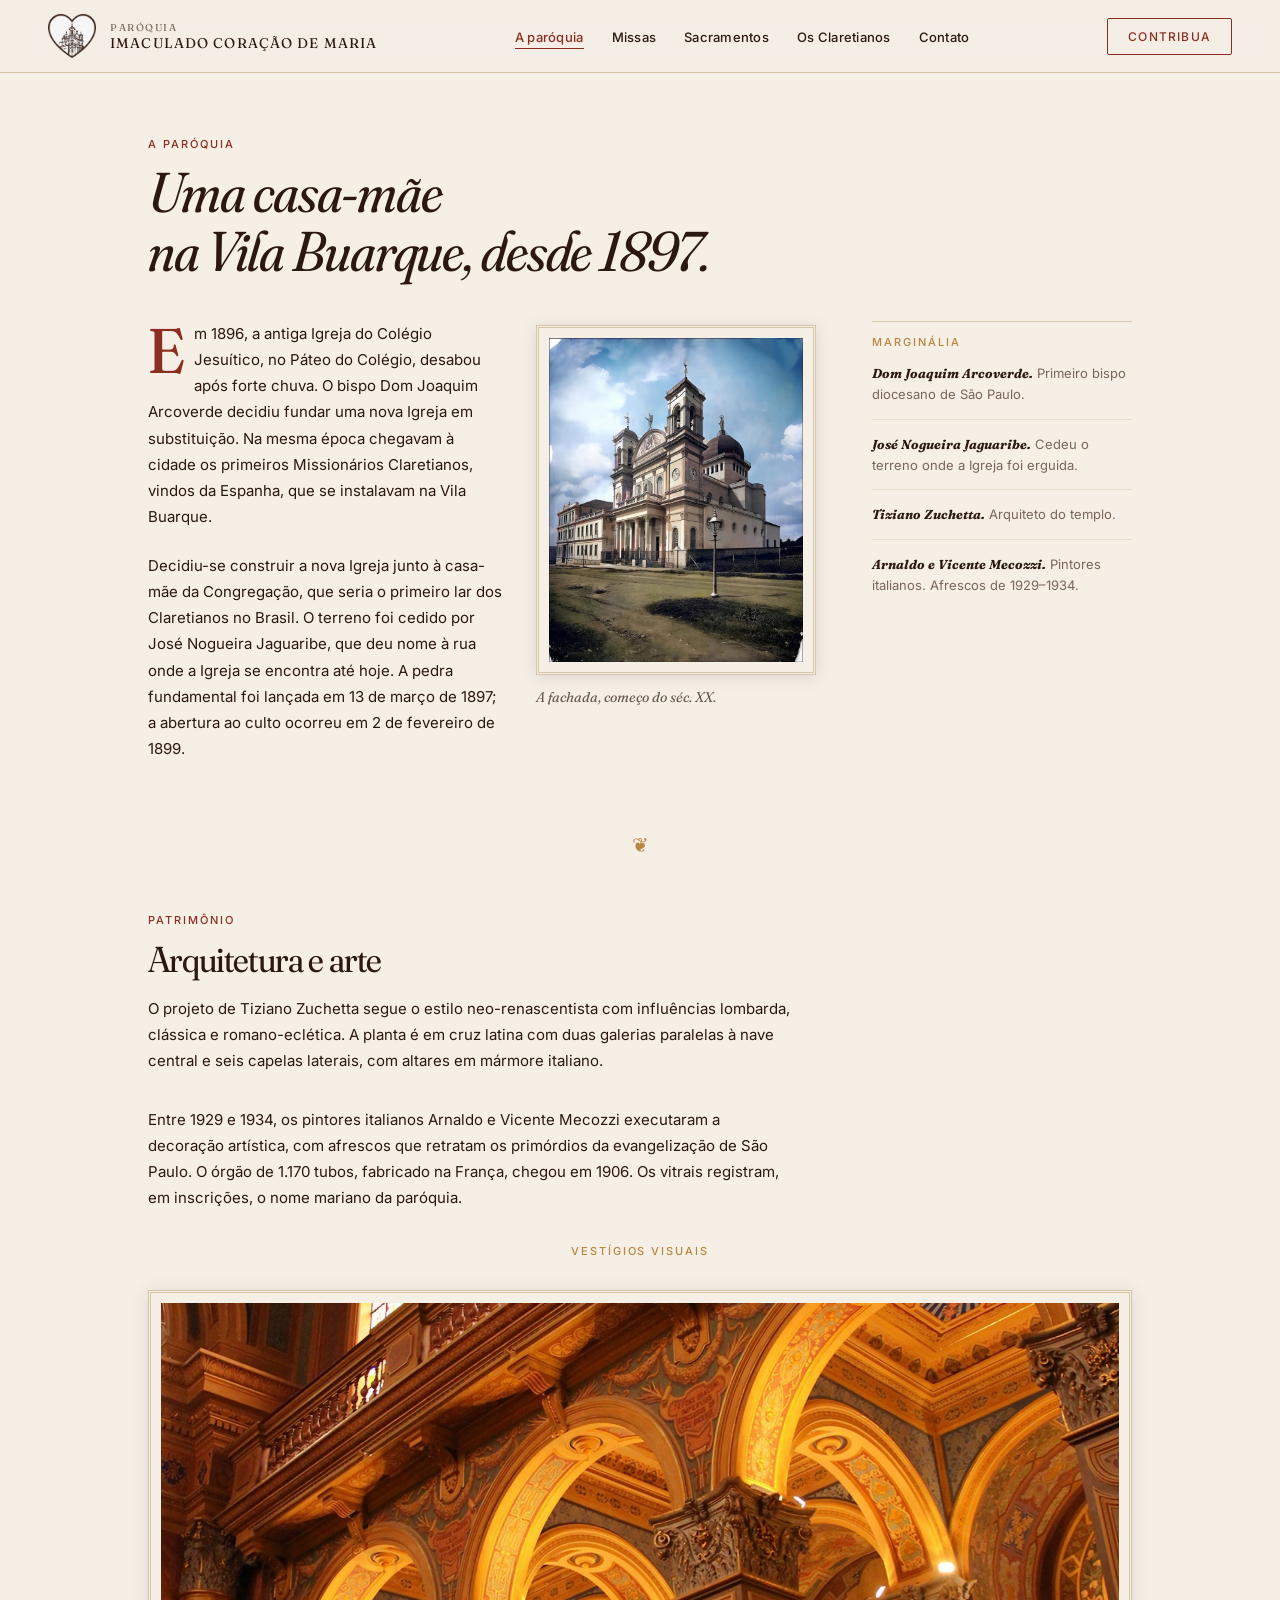
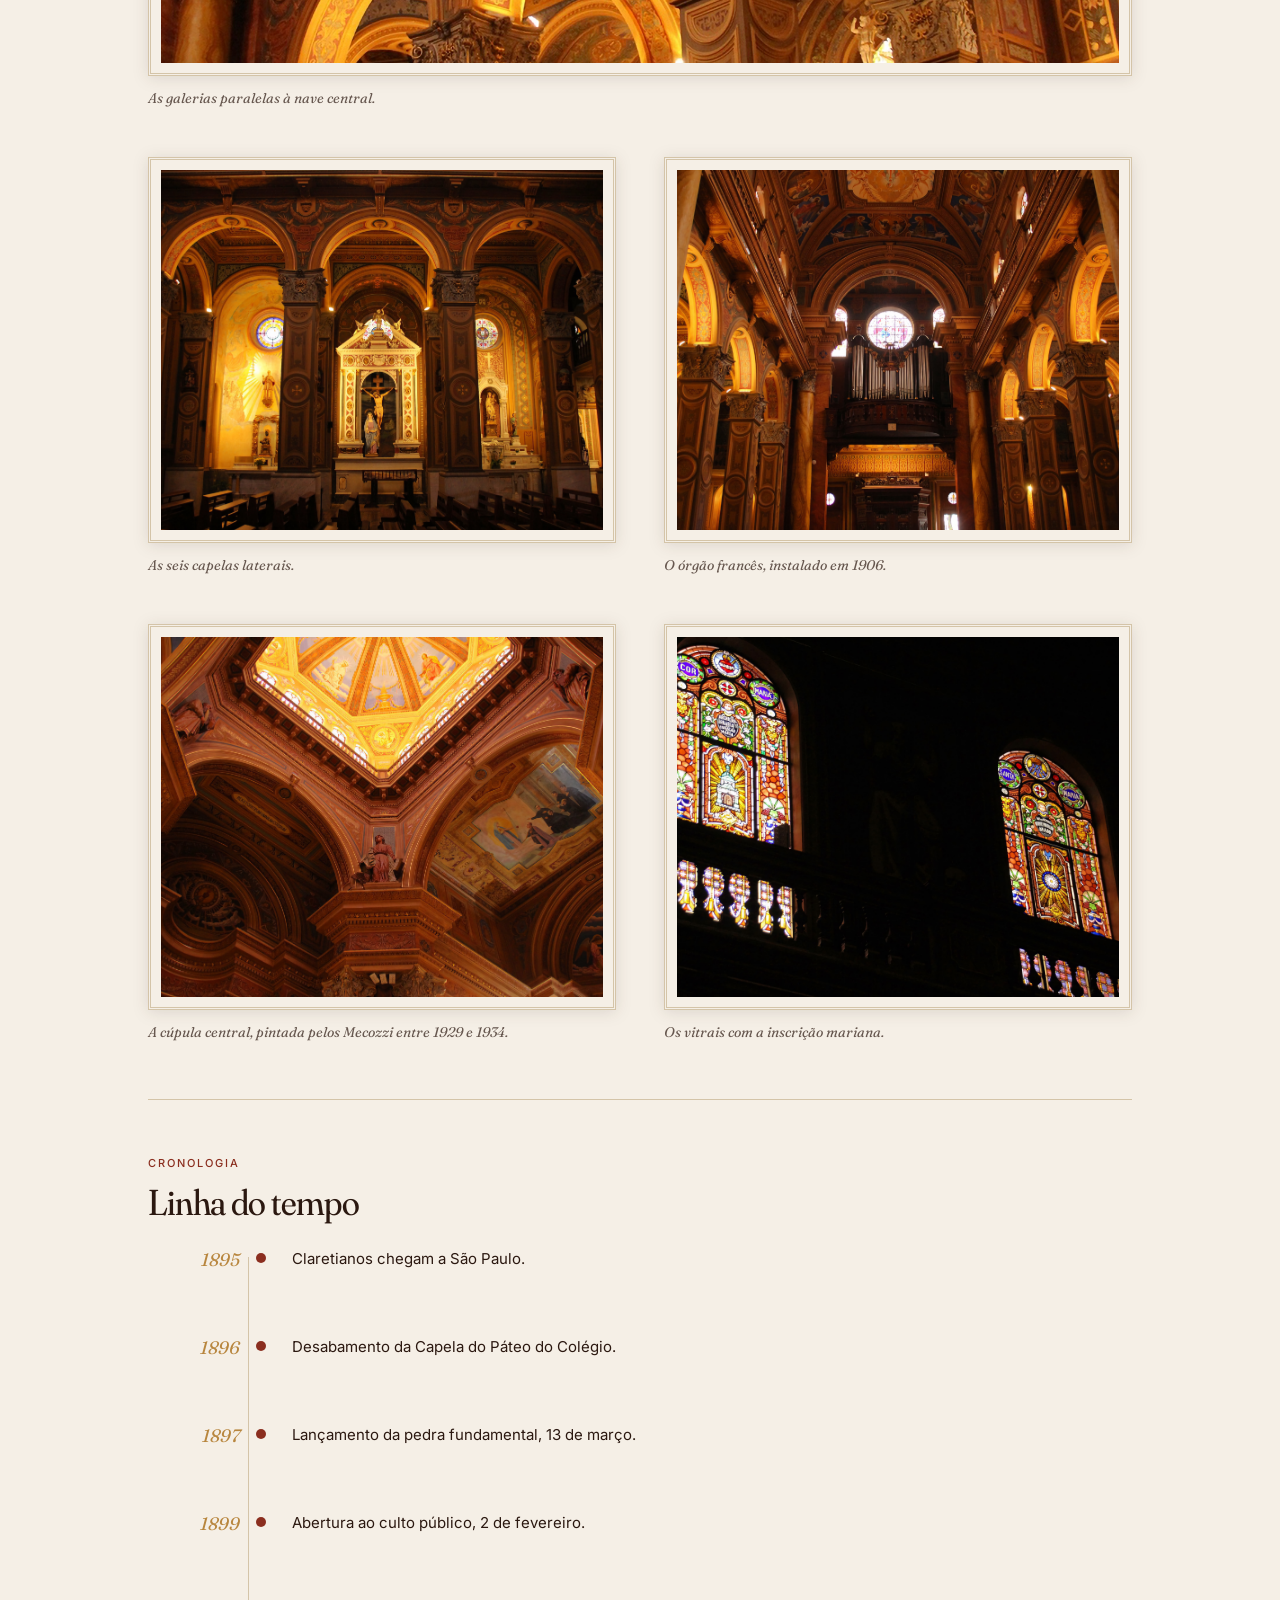
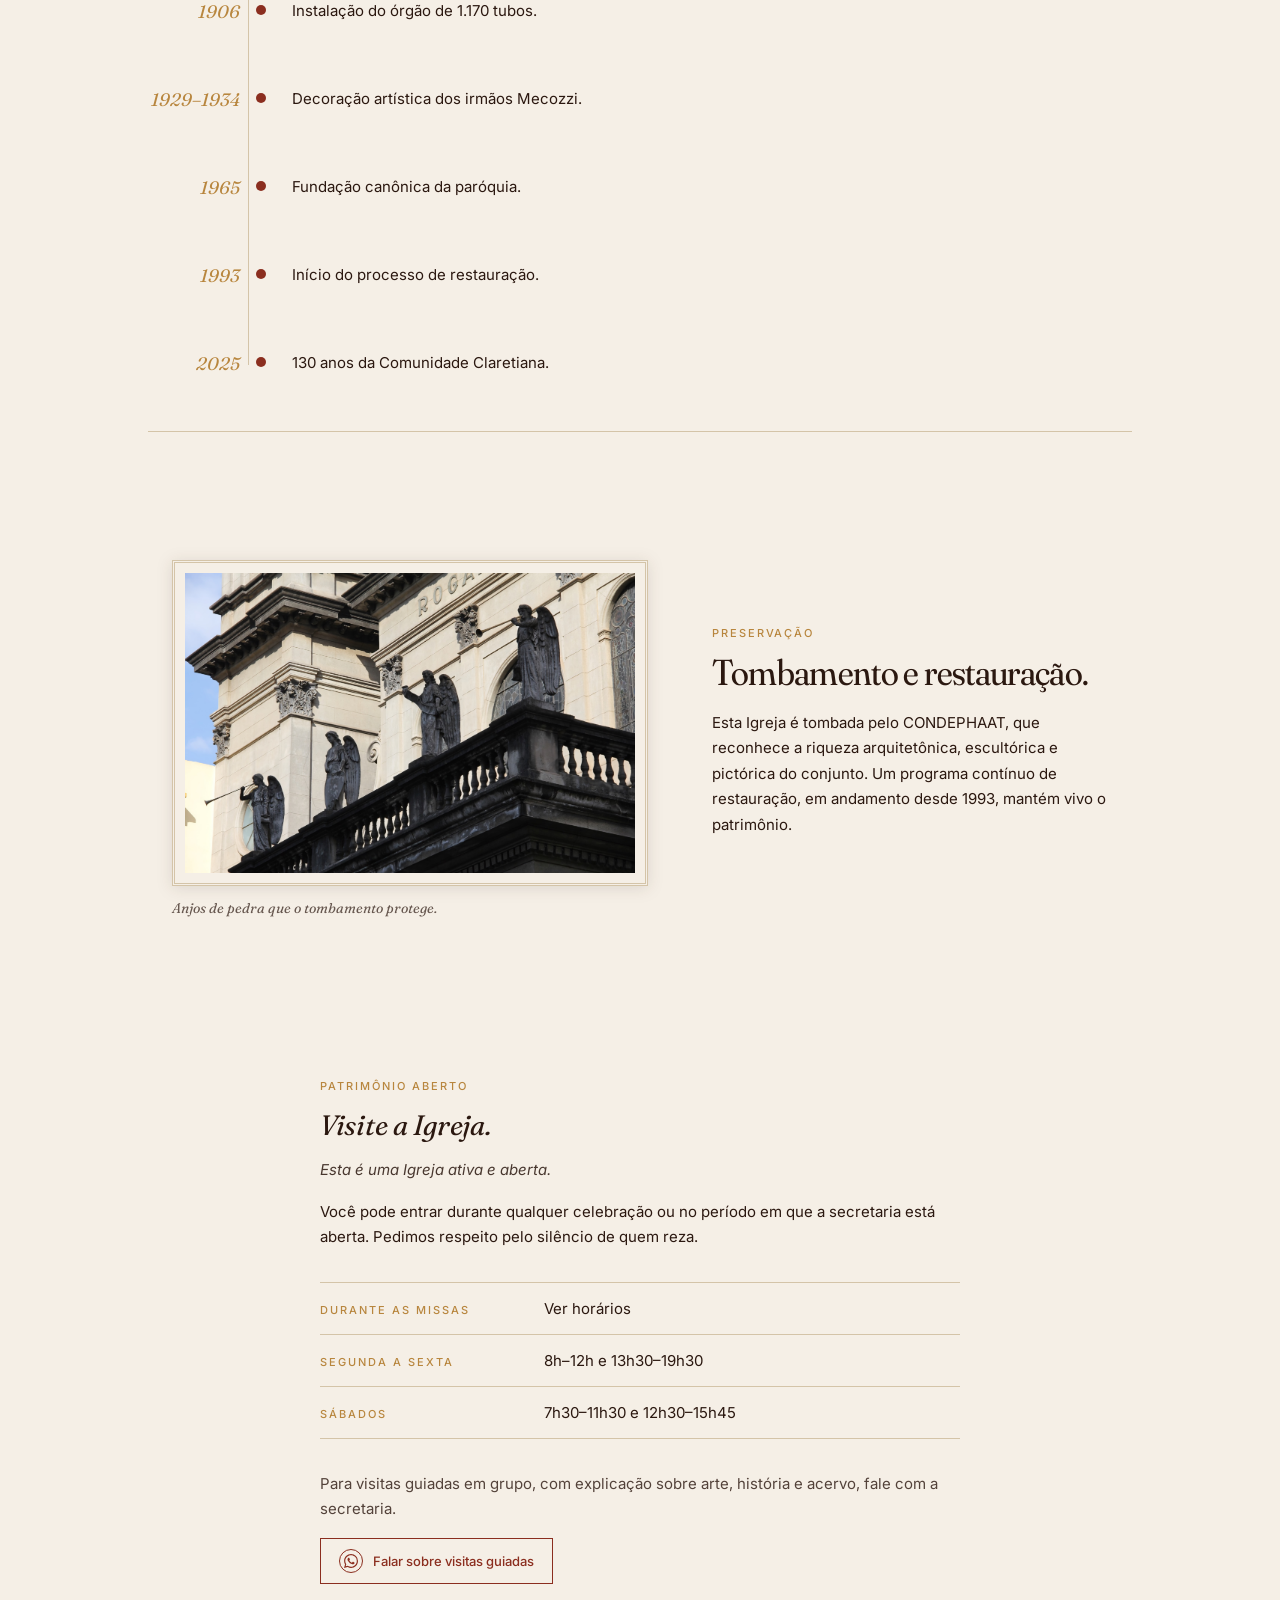
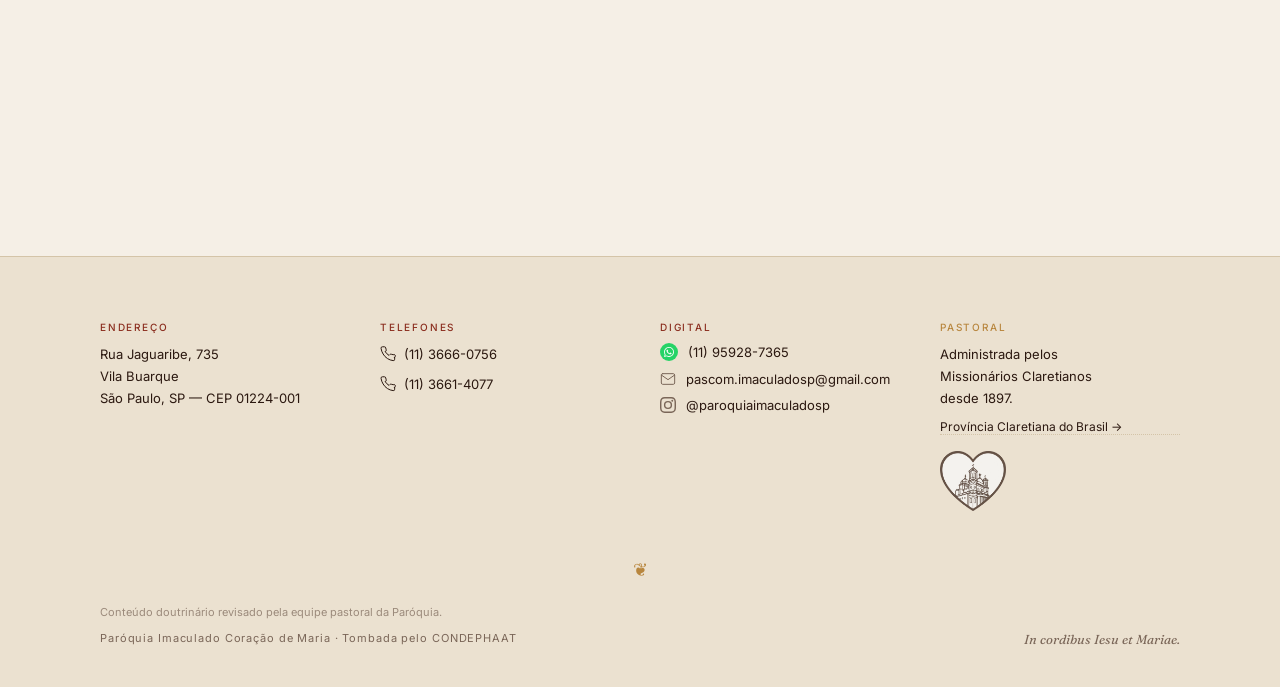
==== commit 24e638d8: "A Paroquia: captions, visite a igreja, fleurons, editorial-block" ====
--- a/site/a-paroquia.html
+++ b/site/a-paroquia.html
@@ -81,7 +81,11 @@
         <div class="eyebrow">Patrimônio</div>
         <h2>Arquitetura e arte</h2>
         <p class="arq-intro">O projeto de Tiziano Zuchetta segue o estilo neo-renascentista com influências lombarda, clássica e romano-eclética. A planta é em cruz latina com duas galerias paralelas à nave central e seis capelas laterais, com altares em mármore italiano.</p>
-        <p class="arq-intro">Entre 1929 e 1934, os pintores italianos Arnaldo e Vicente Mecozzi executaram a decoração artística, com afrescos que retratam os primórdios da evangelização de São Paulo. O órgão de 1.170 tubos, fabricado na França, chegou em 1906. Os vitrais soletram o nome da paróquia: <em>Cor Mariae, Santa Maria</em>.</p>
+        <p class="arq-intro">Entre 1929 e 1934, os pintores italianos Arnaldo e Vicente Mecozzi executaram a decoração artística, com afrescos que retratam os primórdios da evangelização de São Paulo. O órgão de 1.170 tubos, fabricado na França, chegou em 1906.
+        <!-- REVISÃO PASTORAL: confirmar inscrição "Cor Mariae"
+             nos vitrais antes de publicar -->
+        Os vitrais registram, em inscrições, o nome mariano da paróquia.</p>
+        <div class="eyebrow eyebrow-gold" style="text-align:center; margin-bottom:32px;">Vestígios visuais</div>
         <div class="arq-masonry">
           <figure class="arq-photo arq-photo--wide">
             <div class="ed-fig-frame">
@@ -93,25 +97,25 @@
             <div class="ed-fig-frame">
               <img src="assets/capelas-laterais.jpg" alt="Capelas laterais com altares em mármore" loading="lazy"/>
             </div>
-            <figcaption class="ed-fig-cap">Seis capelas laterais.</figcaption>
+            <figcaption class="ed-fig-cap">As seis capelas laterais.</figcaption>
           </figure>
           <figure class="arq-photo">
             <div class="ed-fig-frame">
               <img src="assets/orgao-frances.jpg" alt="Órgão de 1.170 tubos" loading="lazy"/>
             </div>
-            <figcaption class="ed-fig-cap">O órgão francês, 1906.</figcaption>
+            <figcaption class="ed-fig-cap">O órgão francês, instalado em 1906.</figcaption>
           </figure>
           <figure class="arq-photo">
             <div class="ed-fig-frame">
               <img src="assets/cupula-central.jpg" alt="Cúpula central decorada" loading="lazy"/>
             </div>
-            <figcaption class="ed-fig-cap">A cúpula central, Mecozzi 1929–1934.</figcaption>
+            <figcaption class="ed-fig-cap">A cúpula central, pintada pelos Mecozzi entre 1929 e 1934.</figcaption>
           </figure>
           <figure class="arq-photo">
             <div class="ed-fig-frame">
               <img src="assets/vitrais-cor-maria.jpg" alt="Vitrais Cor Mariae Santa Maria" loading="lazy"/>
             </div>
-            <figcaption class="ed-fig-cap">Vitrais: Cor Maria, Santa Maria.</figcaption>
+            <figcaption class="ed-fig-cap">Os vitrais com a inscrição mariana.</figcaption>
           </figure>
         </div>
       </section>
@@ -174,43 +178,62 @@
       <hr class="div-plain"/>
 
       <!-- Tombamento -->
-      <section class="tombamento fade-in" aria-label="Tombamento e restauração">
-        <div class="tombamento-col">
-          <div class="eyebrow">Preservação</div>
-          <h2>Tombamento e restauração</h2>
-          <p>Esta Igreja é tombada pelo CONDEPHAAT, que reconhece a riqueza arquitetônica, escultórica e pictórica do conjunto. Um programa contínuo de restauração, em andamento desde 1993, mantém vivo o patrimônio.</p>
+      <section class="editorial-block fade-in" aria-label="Tombamento e restauração">
+        <div class="editorial-block-grid">
+          <figure class="ed-fig">
+            <div class="ed-fig-frame">
+              <img src="assets/anjos-fachada.jpg" alt="Anjos de pedra com trombetas na fachada" loading="lazy"/>
+            </div>
+            <figcaption class="ed-fig-cap">Anjos de pedra que o tombamento protege.</figcaption>
+          </figure>
+          <div class="editorial-block-text">
+            <div class="eyebrow eyebrow-gold">Preservação</div>
+            <h2>Tombamento e restauração.</h2>
+            <p>Esta Igreja é tombada pelo CONDEPHAAT, que reconhece a riqueza arquitetônica, escultórica e pictórica do conjunto. Um programa contínuo de restauração, em andamento desde 1993, mantém vivo o patrimônio.</p>
+          </div>
         </div>
-        <figure class="ed-fig ed-fig--landscape">
-          <div class="ed-fig-frame">
-            <img src="assets/anjos-fachada.jpg" alt="Anjos de pedra com trombetas na fachada" loading="lazy"/>
+      </section>
+
+      <!-- Visite -->
+      <section class="visit-block fade-in" aria-label="Visite a Igreja">
+        <div class="visit-block-inner">
+          <div class="eyebrow eyebrow-gold">Patrimônio aberto</div>
+          <h3>Visite a Igreja.</h3>
+          <p class="visit-lead">Esta é uma Igreja ativa e aberta.</p>
+          <p>
+            Você pode entrar durante qualquer celebração ou no
+            período em que a secretaria está aberta. Pedimos
+            respeito pelo silêncio de quem reza.
+          </p>
+
+          <div class="visit-hours">
+            <div class="visit-hours-row">
+              <span class="visit-hours-label">Durante as Missas</span>
+              <span class="visit-hours-value">Ver horários</span>
+            </div>
+            <div class="visit-hours-row">
+              <span class="visit-hours-label">Segunda a sexta</span>
+              <span class="visit-hours-value">8h–12h e 13h30–19h30</span>
+            </div>
+            <div class="visit-hours-row">
+              <span class="visit-hours-label">Sábados</span>
+              <span class="visit-hours-value">7h30–11h30 e 12h30–15h45</span>
+            </div>
           </div>
-          <figcaption class="ed-fig-cap">Anjos de pedra que o tombamento protege.</figcaption>
-        </figure>
-      </section>
-
-      <div class="div-fleuron" aria-hidden="true"></div>
-
-      <!-- Visite -->
-      <section class="visita-block fade-in" aria-label="Visite a Igreja">
-        <div class="eyebrow eyebrow-gold">Patrimônio aberto</div>
-        <h2>Visite a Igreja</h2>
-        <p class="visita-lead">Esta é uma Igreja ativa e aberta.</p>
-        <p>Você pode entrar durante qualquer celebração ou no período em que a secretaria está aberta. Pedimos respeito pelo silêncio de quem reza.</p>
-        <div class="visita-horarios">
-          <div class="eyebrow eyebrow-mute" style="margin-bottom:10px;">Aberta ao público</div>
-          <ul>
-            <li>Durante todas as Missas (ver horários)</li>
-            <li>Segunda a sexta: 8h–12h e 13h30–19h30</li>
-            <li>Sábados: 7h30–11h30 e 12h30–15h45</li>
-          </ul>
+
+          <p class="visit-guide">
+            Para visitas guiadas em grupo, com explicação sobre
+            arte, história e acervo, fale com a secretaria.
+          </p>
+
+          <a href="https://wa.me/5511959287365?text=Ol%C3%A1%2C+gostaria+de+informa%C3%A7%C3%B5es+sobre+visitas+guiadas+%C3%A0+Igreja."
+             class="wa-btn wa-btn--mono" target="_blank" rel="noopener">
+            <span class="wa-circle wa-circle--mono" style="width:24px;height:24px;" aria-hidden="true">
+              <svg viewBox="0 0 24 24" fill="currentColor" style="width:14px;height:14px; color:var(--ink-carmine);"><path d="M17.472 14.382c-.297-.149-1.758-.867-2.03-.967-.273-.099-.471-.148-.67.15-.197.297-.767.966-.94 1.164-.173.199-.347.223-.644.075-.297-.15-1.255-.463-2.39-1.475-.883-.788-1.48-1.761-1.653-2.059-.173-.297-.018-.458.13-.606.134-.133.298-.347.446-.52.149-.174.198-.298.298-.497.099-.198.05-.371-.025-.52-.075-.149-.669-1.612-.916-2.207-.242-.579-.487-.5-.669-.51-.173-.008-.371-.01-.57-.01-.198 0-.52.074-.792.372-.272.297-1.04 1.016-1.04 2.479 0 1.462 1.065 2.875 1.213 3.074.149.198 2.096 3.2 5.077 4.487.709.306 1.262.489 1.694.625.712.227 1.36.195 1.871.118.571-.085 1.758-.719 2.006-1.413.248-.694.248-1.289.173-1.413-.074-.124-.272-.198-.57-.347m-5.421 7.403h-.004a9.87 9.87 0 01-5.031-1.378l-.361-.214-3.741.982.998-3.648-.235-.374a9.86 9.86 0 01-1.51-5.26c.001-5.45 4.436-9.884 9.888-9.884 2.64 0 5.122 1.03 6.988 2.898a9.825 9.825 0 012.893 6.994c-.003 5.45-4.437 9.884-9.885 9.884m8.413-18.297A11.815 11.815 0 0012.05 0C5.495 0 .16 5.335.157 11.892c0 2.096.547 4.142 1.588 5.945L.057 24l6.305-1.654a11.882 11.882 0 005.683 1.448h.005c6.554 0 11.89-5.335 11.893-11.893a11.821 11.821 0 00-3.48-8.413z"/></svg>
+            </span>
+            <span>Falar sobre visitas guiadas</span>
+          </a>
         </div>
-        <p>Para visitas guiadas em grupo, com explicação sobre arte, história e acervo, fale com a secretaria.</p>
-        <a href="https://wa.me/5511959287365?text=Ol%C3%A1%2C+gostaria+de+informa%C3%A7%C3%B5es+sobre+visitas+guiadas+%C3%A0+Igreja." class="wa-btn" target="_blank" rel="noopener">
-          <span class="wa-circle" style="width:24px;height:24px;" aria-hidden="true">
-            <svg viewBox="0 0 24 24" fill="white" style="width:14px;height:14px;"><path d="M17.472 14.382c-.297-.149-1.758-.867-2.03-.967-.273-.099-.471-.148-.67.15-.197.297-.767.966-.94 1.164-.173.199-.347.223-.644.075-.297-.15-1.255-.463-2.39-1.475-.883-.788-1.48-1.761-1.653-2.059-.173-.297-.018-.458.13-.606.134-.133.298-.347.446-.52.149-.174.198-.298.298-.497.099-.198.05-.371-.025-.52-.075-.149-.669-1.612-.916-2.207-.242-.579-.487-.5-.669-.51-.173-.008-.371-.01-.57-.01-.198 0-.52.074-.792.372-.272.297-1.04 1.016-1.04 2.479 0 1.462 1.065 2.875 1.213 3.074.149.198 2.096 3.2 5.077 4.487.709.306 1.262.489 1.694.625.712.227 1.36.195 1.871.118.571-.085 1.758-.719 2.006-1.413.248-.694.248-1.289.173-1.413-.074-.124-.272-.198-.57-.347m-5.421 7.403h-.004a9.87 9.87 0 01-5.031-1.378l-.361-.214-3.741.982.998-3.648-.235-.374a9.86 9.86 0 01-1.51-5.26c.001-5.45 4.436-9.884 9.888-9.884 2.64 0 5.122 1.03 6.988 2.898a9.825 9.825 0 012.893 6.994c-.003 5.45-4.437 9.884-9.885 9.884m8.413-18.297A11.815 11.815 0 0012.05 0C5.495 0 .16 5.335.157 11.892c0 2.096.547 4.142 1.588 5.945L.057 24l6.305-1.654a11.882 11.882 0 005.683 1.448h.005c6.554 0 11.89-5.335 11.893-11.893a11.821 11.821 0 00-3.48-8.413z"/></svg>
-          </span>
-          <span>Falar sobre visitas guiadas</span>
-        </a>
       </section>
 
     </article>
--- a/site/site.css
+++ b/site/site.css
@@ -197,10 +197,19 @@
   display: block; width: 100%; height: auto;
   object-fit: cover;
 }
-.ed-fig figcaption, .ed-fig-cap {
-  font-family: var(--font-ui); font-size: var(--fs-small); font-weight: 400;
-  letter-spacing: 0.04em; color: var(--ink-mute);
-  margin-top: 10px; font-style: italic;
+.ed-fig figcaption, .ed-fig-cap,
+.photo-frame figcaption, .photo-caption {
+  font-family: var(--font-display);
+  font-style: italic;
+  font-weight: 400;
+  font-size: 14px;
+  line-height: 1.5;
+  color: var(--ink-deep);
+  opacity: 0.7;
+  letter-spacing: 0;
+  text-transform: none;
+  margin-top: 12px;
+  text-align: left;
   display: block;
 }
 /* Categoria A — hero de seção */
@@ -440,18 +449,10 @@
 .home-sac3-hdr { display: flex; align-items: flex-end; justify-content: space-between; margin-bottom: 28px; gap: 24px; }
 .home-sac3-hdr h2 { margin: 6px 0 0; }
 .home-sac3-grid { display: grid; grid-template-columns: repeat(3,1fr); gap: 24px; }
-.home-sac3-card { background: var(--ink-cream); border: 1px solid var(--ink-rule); padding: 28px 24px; display: flex; flex-direction: column; gap: 10px; transition: background 200ms, transform 250ms, box-shadow 250ms; }
-.home-sac3-card:hover { background: var(--ink-parchment); border-color: var(--ink-parchment); transform: translateY(-2px); box-shadow: 0 4px 16px rgba(43,24,16,0.08); }
+.home-sac3-card { background: var(--ink-cream); border: 1px solid var(--ink-rule); padding: 28px 24px; display: flex; flex-direction: column; gap: 10px; transition: border-color 200ms, transform 250ms, box-shadow 250ms; }
+.home-sac3-card:hover { background: var(--ink-cream); border-color: var(--ink-gold); transform: translateY(-2px); box-shadow: 0 6px 20px rgba(43,24,16,0.12); }
 .home-sac3-card h3 { font-family: var(--font-display); font-weight: 400; font-size: var(--fs-h3); color: var(--ink-deep); margin: 0; letter-spacing: -0.01em; }
 .home-sac3-card p { font-family: var(--font-body); font-size: var(--fs-body); line-height: 1.6; color: var(--ink-mute); margin: 0; flex: 1; }
-.home-sac3-numeral {
-  font-family: var(--font-display);
-  font-style: italic;
-  font-size: 14px;
-  color: var(--ink-gold);
-  margin-bottom: 16px;
-  letter-spacing: 0.02em;
-}
 .home-sac3-rule {
   width: 32px;
   height: 1px;
@@ -462,29 +463,79 @@
 .home-sac3-card .wa-circle { background: var(--ink-carmine); }
 .home-sac3-card .wa-circle svg { fill: var(--ink-cream); }
 
-/* ================================================================
-   HOME — CLARETIANOS RESUMO
-   ================================================================ */
-.home-claret { background: var(--ink-cream); padding: 72px 48px; }
-.home-claret-inner { max-width: 1080px; margin: 0 auto; display: grid; grid-template-columns: 1.2fr 1fr; gap: 64px; align-items: center; }
-.home-claret-text h2 { margin: 8px 0 16px; }
-.home-claret-text p { font-family: var(--font-body); font-size: var(--fs-body); line-height: 1.7; color: var(--ink-deep); margin: 0 0 14px; max-width: 52ch; }
-
-/* ================================================================
-   HOME — DÍZIMO CTA
+
+/* ================================================================
+   HOME — DÍZIMO / CONSERVAÇÃO
    ================================================================ */
 .dizimo-home {
   background: var(--ink-cream);
+  padding: 96px 24px;
+}
+.dizimo-home-inner {
   max-width: 640px;
   margin: 0 auto;
-  padding: 96px 24px;
+}
+.dizimo-home-header {
   text-align: center;
-}
-.dizimo-home .eyebrow { margin-bottom: 16px; }
-.dizimo-home h2 { margin: 0 0 24px; }
-.dizimo-home p {
-  font-family: var(--font-body); font-size: var(--fs-body); line-height: 1.7;
-  color: var(--ink-deep); max-width: 520px; margin: 0 auto 40px;
+  margin-bottom: 56px;
+}
+.div-fleuron-mark {
+  color: var(--ink-gold);
+  font-size: 16px;
+  margin-bottom: 24px;
+  line-height: 1;
+}
+.dizimo-home-header .eyebrow {
+  margin-bottom: 20px;
+}
+.dizimo-home-header h2 {
+  margin: 0;
+}
+.dizimo-home-list {
+  border-top: 1px solid var(--ink-rule);
+}
+.dizimo-home-item {
+  display: grid;
+  grid-template-columns: 140px 1fr;
+  gap: 32px;
+  padding: 28px 0;
+  border-bottom: 1px solid var(--ink-rule);
+  align-items: baseline;
+}
+.dizimo-home-item-label {
+  font-family: var(--font-body);
+  font-size: 11px;
+  font-weight: 500;
+  letter-spacing: 0.18em;
+  text-transform: uppercase;
+  color: var(--ink-gold);
+}
+.dizimo-home-item-text {
+  font-family: var(--font-display);
+  font-style: italic;
+  font-weight: 400;
+  font-size: 18px;
+  line-height: 1.45;
+  color: var(--ink-deep);
+  margin: 0;
+}
+.dizimo-home-footer {
+  text-align: center;
+  margin-top: 56px;
+}
+.dizimo-home-link {
+  font-family: var(--font-body);
+  font-size: 13px;
+  font-weight: 500;
+  color: var(--ink-carmine);
+  text-decoration: none;
+  letter-spacing: 0.02em;
+  border-bottom: 1px solid var(--ink-carmine);
+  padding-bottom: 2px;
+  transition: opacity 200ms;
+}
+.dizimo-home-link:hover {
+  opacity: 0.7;
 }
 
 /* ================================================================
@@ -517,19 +568,13 @@
 .arq-masonry {
   display: grid;
   grid-template-columns: 1fr 1fr;
-  gap: 16px;
+  gap: 48px;
   margin-top: 8px;
 }
 .arq-photo { margin: 0; }
 .arq-photo--wide { grid-column: span 2; }
 .arq-photo--wide .ed-fig-frame img { aspect-ratio: 16/9; max-height: 480px; }
 .arq-photo .ed-fig-frame img { aspect-ratio: 3/4; max-height: 360px; }
-.arq-photo .ed-fig-cap,
-.arq-photo--wide .ed-fig-cap {
-  font-family: var(--font-ui); font-size: 10px; font-weight: 500;
-  letter-spacing: 0.12em; text-transform: uppercase; color: var(--ink-gold);
-  margin-top: 8px; font-style: normal;
-}
 
 /* Timeline */
 .tl-section { padding: 8px 0; }
@@ -545,18 +590,56 @@
 .tl-dot { width: 10px; height: 10px; border-radius: 50%; background: var(--ink-carmine); margin-top: 6px; position: relative; z-index: 1; flex-shrink: 0; }
 .tl-event { font-family: var(--font-body); font-size: var(--fs-body); line-height: 1.5; color: var(--ink-deep); padding-top: 1px; }
 
-/* Tombamento */
-.tombamento { display: grid; grid-template-columns: 1fr 360px; gap: 48px; align-items: flex-start; padding: 8px 0; }
-.tombamento-col p { font-family: var(--font-body); font-size: var(--fs-body); line-height: 1.7; color: var(--ink-deep); max-width: 54ch; margin: 0 0 16px; }
-
-/* Visita */
-.visita-block { padding: 8px 0; max-width: 720px; margin-left: auto; margin-right: auto; }
-.visita-lead { font-family: var(--font-display); font-style: italic; font-size: 20px; color: var(--ink-deep); margin: 0 0 14px; }
-.visita-block p { font-family: var(--font-body); font-size: var(--fs-body); line-height: 1.7; color: var(--ink-deep); max-width: 58ch; margin: 0 0 16px; }
-.visita-horarios { background: var(--ink-parchment); border-top: 1px solid var(--ink-gold); padding: 20px 24px; margin: 16px 0 20px; }
-.visita-horarios ul { list-style: none; padding: 0; margin: 0; }
-.visita-horarios li { font-family: var(--font-body); font-size: var(--fs-body); line-height: 1.7; color: var(--ink-deep); padding: 4px 0; border-bottom: 1px dotted var(--ink-rule-soft); }
-.visita-horarios li:last-child { border-bottom: 0; }
+/* Editorial block — foto + texto (padrão reutilizável) */
+.editorial-block { padding: 80px 24px; }
+.editorial-block-grid {
+  display: grid;
+  grid-template-columns: 1.2fr 1fr;
+  gap: 64px;
+  align-items: center;
+  max-width: 1080px;
+  margin: 0 auto;
+}
+.editorial-block-text .eyebrow { margin-bottom: 12px; }
+.editorial-block-text h2 { margin: 8px 0 16px; }
+.editorial-block-text p { font-family: var(--font-body); font-size: var(--fs-body); line-height: 1.7; color: var(--ink-deep); margin: 0 0 16px; max-width: 52ch; }
+
+/* Visite a Igreja */
+.visit-block { padding: 80px 24px; background: var(--ink-cream); }
+.visit-block-inner { max-width: 640px; margin: 0 auto; }
+.visit-block .eyebrow { margin-bottom: 16px; }
+.visit-block h3 {
+  font-family: var(--font-display); font-style: italic; font-weight: 400;
+  font-size: 28px; line-height: 1.15; color: var(--ink-deep); margin: 0 0 16px;
+}
+.visit-lead {
+  font-family: var(--font-display); font-style: italic; font-size: 17px;
+  color: var(--ink-deep); opacity: 0.85; margin: 0 0 24px;
+}
+.visit-block p {
+  font-family: var(--font-body); font-size: var(--fs-body); line-height: 1.7;
+  color: var(--ink-deep); margin: 0 0 16px;
+}
+.visit-hours { border-top: 1px solid var(--ink-rule); margin: 32px 0; }
+.visit-hours-row {
+  display: grid; grid-template-columns: 200px 1fr; gap: 24px;
+  padding: 16px 0; border-bottom: 1px solid var(--ink-rule); align-items: baseline;
+}
+.visit-hours-label {
+  font-family: var(--font-body); font-size: 11px; font-weight: 500;
+  letter-spacing: 0.18em; text-transform: uppercase; color: var(--ink-gold);
+}
+.visit-hours-value { font-family: var(--font-body); font-size: 15px; color: var(--ink-deep); }
+.visit-guide { font-size: 14px; color: var(--ink-deep); opacity: 0.8; margin: 24px 0; }
+
+/* WA monocromático carmim (páginas de conteúdo, exceto Contato e Footer) */
+.wa-btn--mono .wa-circle--mono {
+  background: transparent;
+  border: 1px solid var(--ink-carmine);
+}
+.wa-btn--mono .wa-circle--mono svg { fill: var(--ink-carmine); }
+.sac-accord-wa .wa-circle { background: var(--ink-carmine); }
+.sac-accord-wa .wa-circle svg { fill: var(--ink-cream); }
 
 /* ================================================================
    CLARETIANOS
@@ -934,10 +1017,10 @@
   .main, .home-inner { padding-left: 24px; padding-right: 24px; }
   .chapter-body,
   .claret-section .chapter-body,
-  .tombamento, .paroco,
+  .editorial-block-grid, .paroco,
   .claret-founder-grid { grid-template-columns: 1fr; }
   .chapter-margin, .claret-marginalia { order: -1; }
-  .home-claret, .adoracao-block { grid-template-columns: 1fr; }
+  .adoracao-block { grid-template-columns: 1fr; }
   .home-sac3-grid, .sac-accord-grid,
   .contribua-outras-grid { grid-template-columns: 1fr; }
   .sac-accord-deco--wide { grid-column: span 1; }
@@ -979,8 +1062,14 @@
   .sch-strip { padding-top: 64px; padding-bottom: 64px; }
   .home-sac3 { padding: 64px 24px; }
   .home-sac3-grid { grid-template-columns: 1fr; }
-  .home-claret-inner { grid-template-columns: 1fr; }
   .dizimo-home { padding: 64px 24px; }
+  .dizimo-home-header { margin-bottom: 40px; }
+  .dizimo-home-item { grid-template-columns: 1fr; gap: 8px; padding: 20px 0; }
+  .dizimo-home-footer { margin-top: 40px; }
+  .editorial-block { padding: 48px 24px; }
+  .editorial-block-grid { grid-template-columns: 1fr; gap: 32px; }
+  .visit-block { padding: 48px 24px; }
+  .visit-hours-row { grid-template-columns: 1fr; gap: 4px; }
   /* Timeline mobile — trilho à esquerda */
   .tl-list::before { left: 16px; }
   .tl-item { grid-template-columns: 20px 1fr; gap: 12px; }
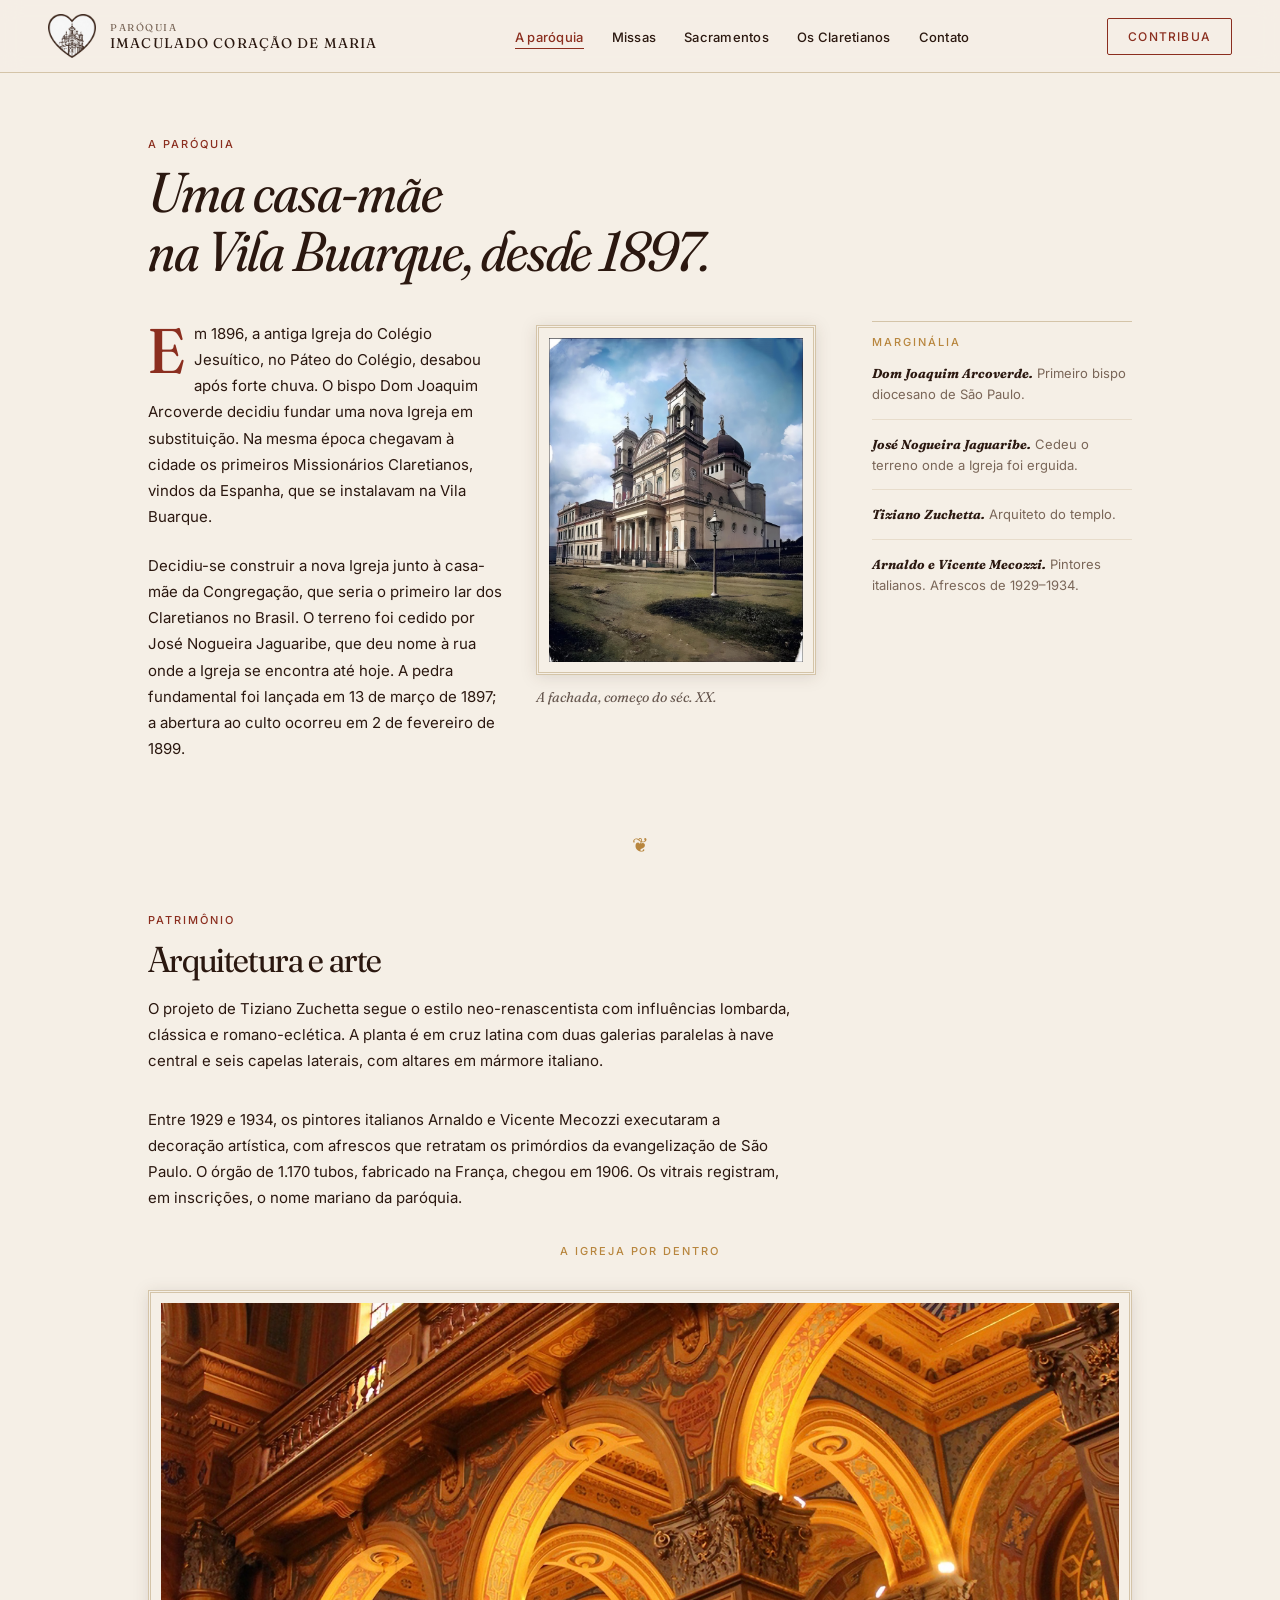
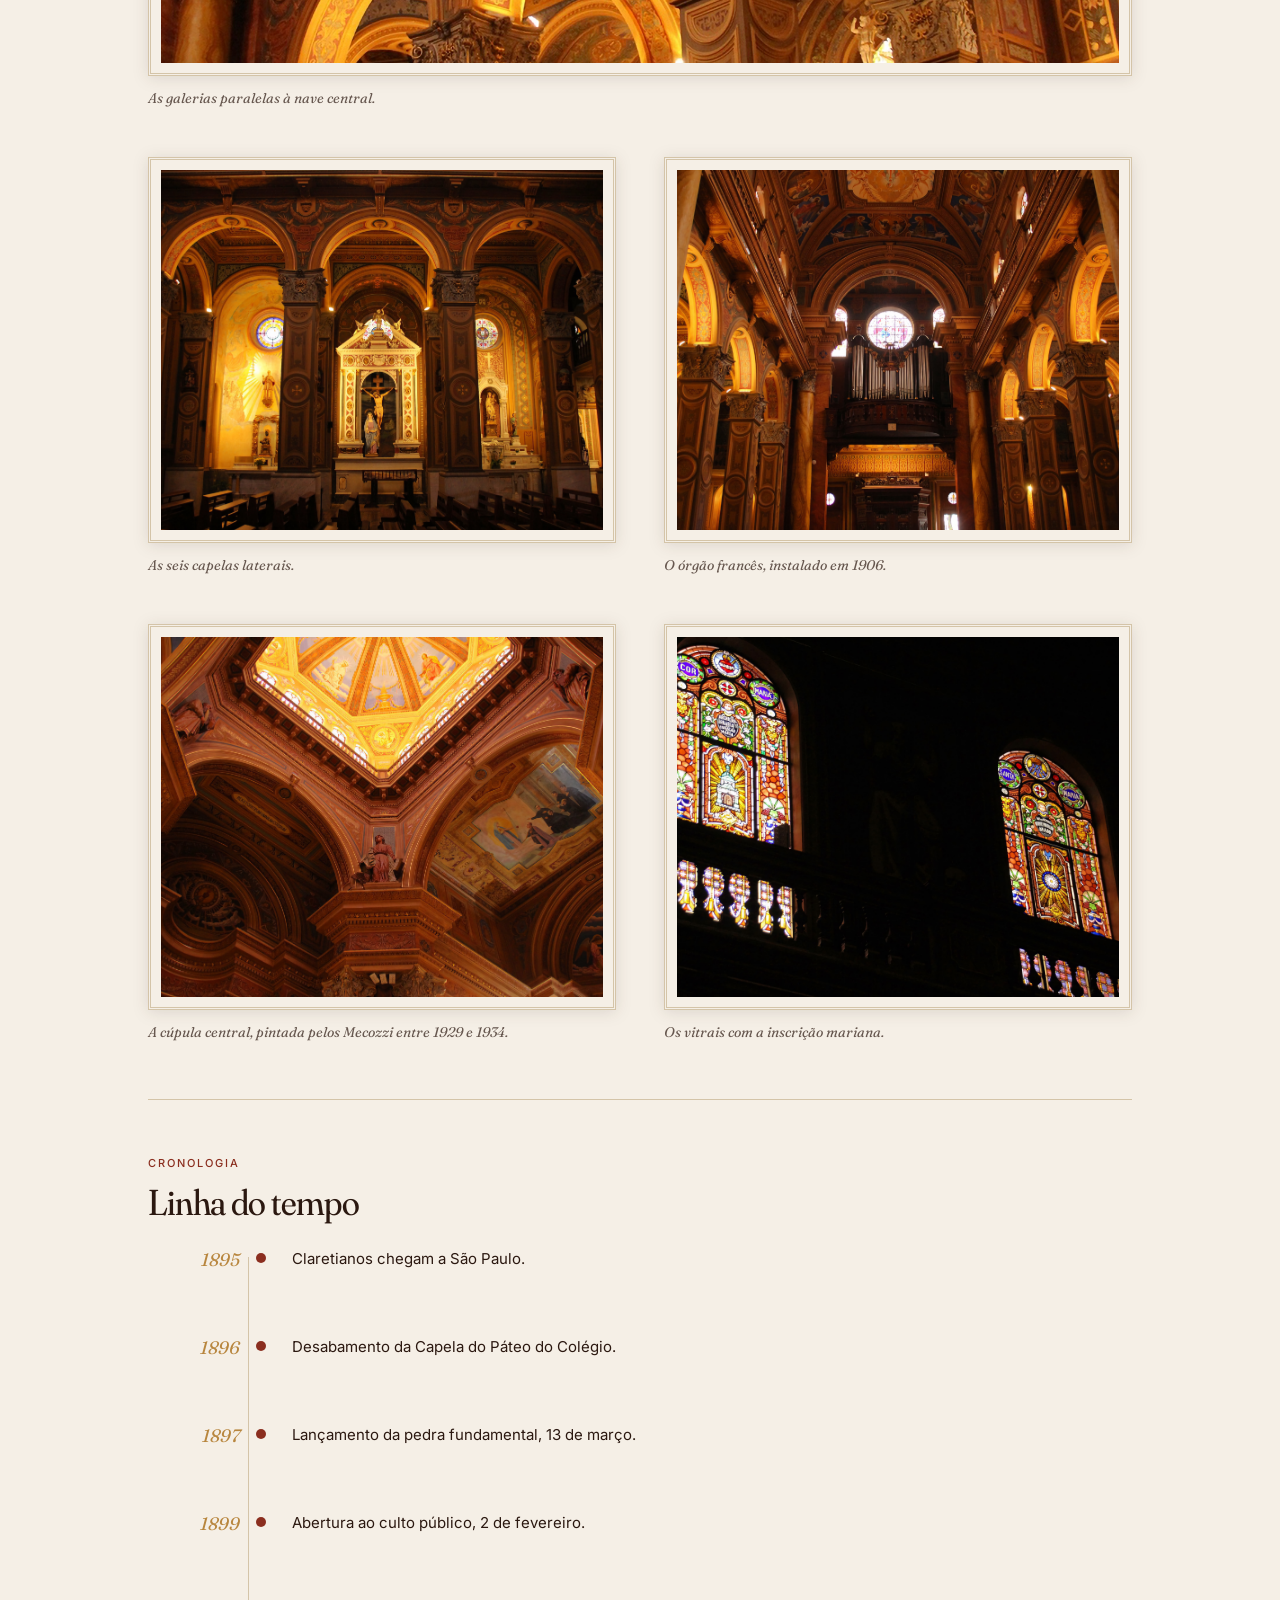
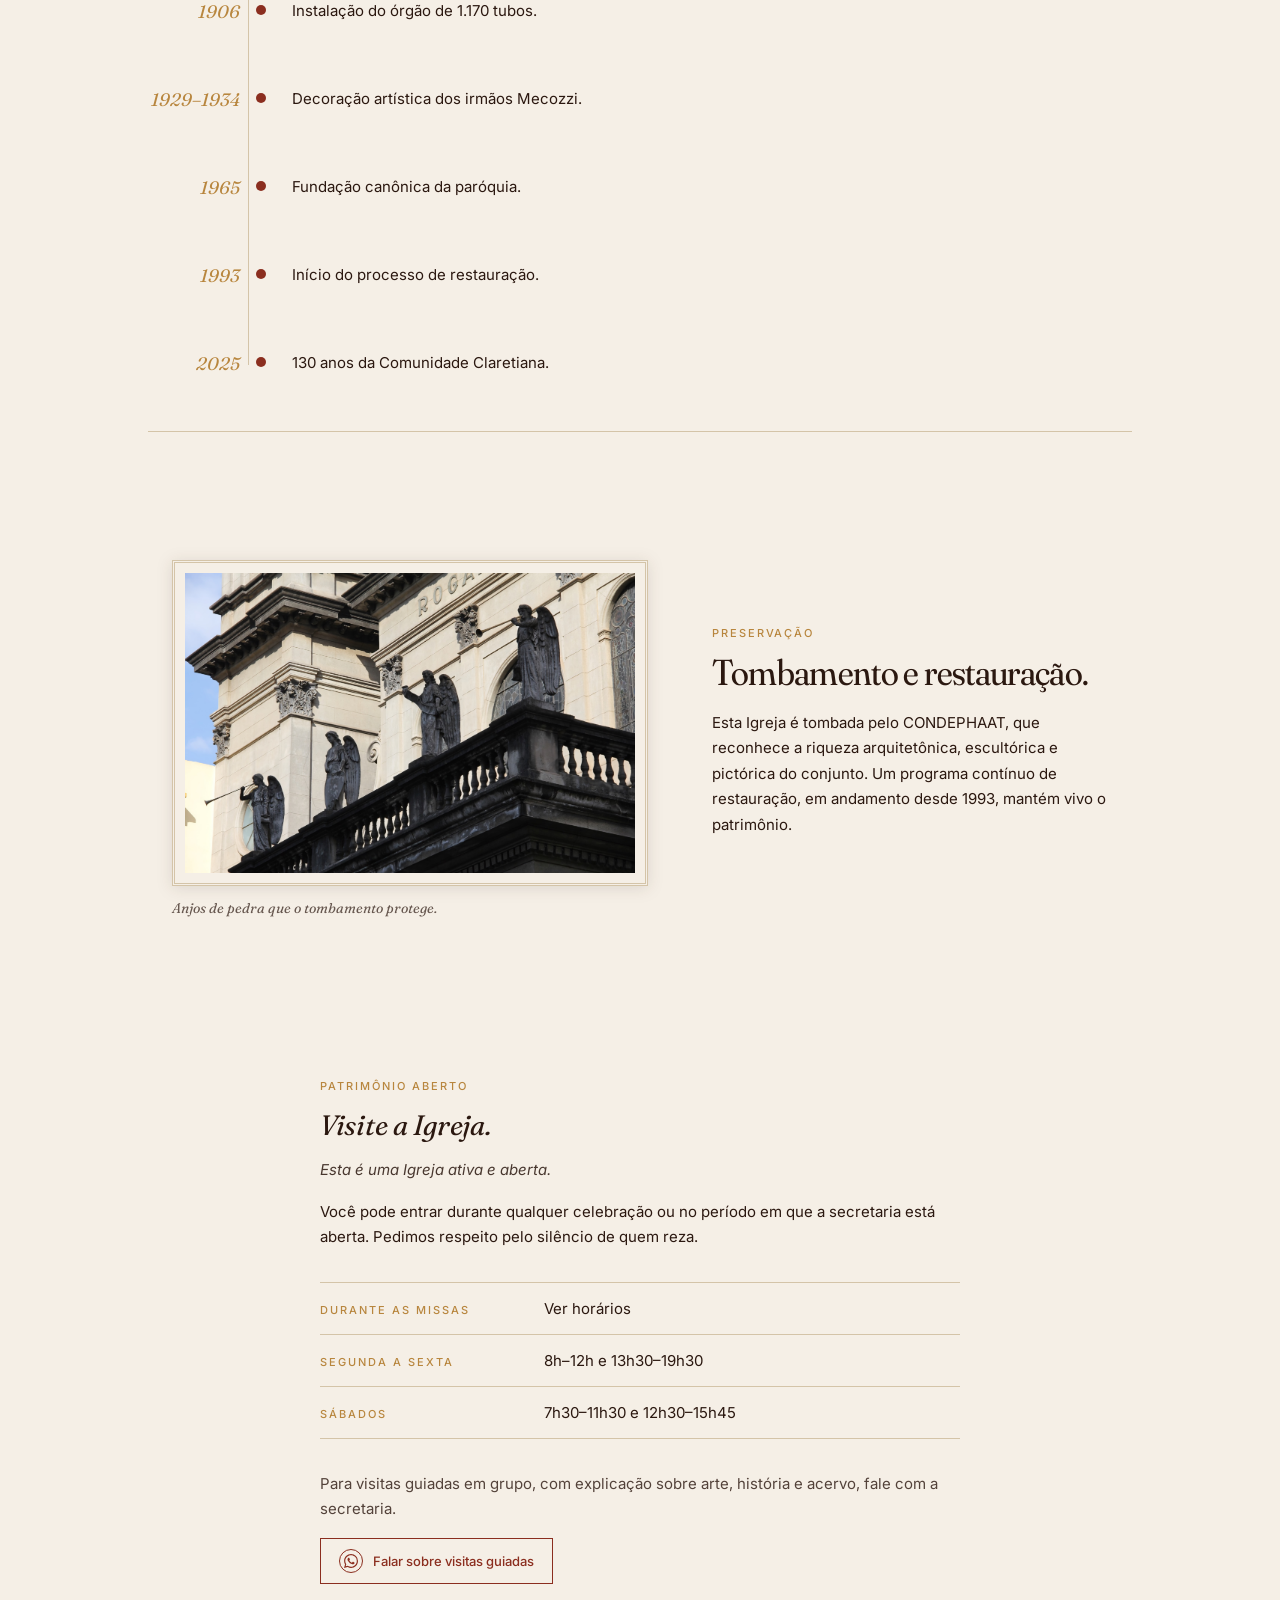
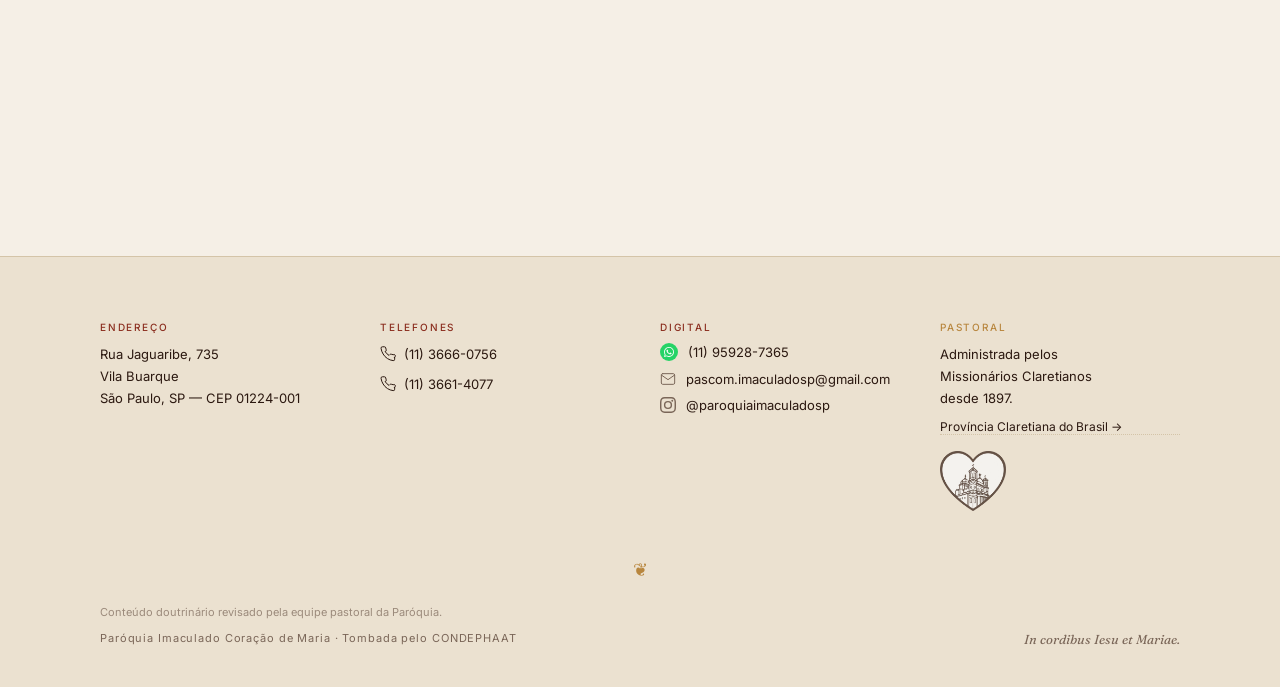
==== commit 380c0a77: "Lightbox: caption fora da imagem + fechar clicando fora" ====
--- a/site/a-paroquia.html
+++ b/site/a-paroquia.html
@@ -51,7 +51,9 @@
         <div class="chapter-main">
           <figure class="ed-fig ed-fig--portrait-float">
             <div class="ed-fig-frame">
-              <img src="assets/fachada-sepia-historica.jpg" alt="Fachada da paróquia, início do século XX" loading="lazy"/>
+              <a href="#zoom-fachada">
+                <img src="assets/fachada-sepia-historica.jpg" alt="Fachada da paróquia, início do século XX" loading="lazy" class="photo-zoomable"/>
+              </a>
             </div>
             <figcaption class="ed-fig-cap">A fachada, começo do séc. XX.</figcaption>
           </figure>
@@ -85,35 +87,35 @@
         <!-- REVISÃO PASTORAL: confirmar inscrição "Cor Mariae"
              nos vitrais antes de publicar -->
         Os vitrais registram, em inscrições, o nome mariano da paróquia.</p>
-        <div class="eyebrow eyebrow-gold" style="text-align:center; margin-bottom:32px;">Vestígios visuais</div>
+        <div class="eyebrow eyebrow-gold" style="text-align:center; margin-bottom:32px;">A Igreja por dentro</div>
         <div class="arq-masonry">
           <figure class="arq-photo arq-photo--wide">
             <div class="ed-fig-frame">
-              <img src="assets/interior-galerias.jpg" alt="Galerias superiores com arcos" loading="lazy"/>
+              <a href="#zoom-galerias"><img src="assets/interior-galerias.jpg" alt="Galerias superiores com arcos" loading="lazy" class="photo-zoomable"/></a>
             </div>
             <figcaption class="ed-fig-cap">As galerias paralelas à nave central.</figcaption>
           </figure>
           <figure class="arq-photo">
             <div class="ed-fig-frame">
-              <img src="assets/capelas-laterais.jpg" alt="Capelas laterais com altares em mármore" loading="lazy"/>
+              <a href="#zoom-capelas"><img src="assets/capelas-laterais.jpg" alt="Capelas laterais com altares em mármore" loading="lazy" class="photo-zoomable"/></a>
             </div>
             <figcaption class="ed-fig-cap">As seis capelas laterais.</figcaption>
           </figure>
           <figure class="arq-photo">
             <div class="ed-fig-frame">
-              <img src="assets/orgao-frances.jpg" alt="Órgão de 1.170 tubos" loading="lazy"/>
+              <a href="#zoom-orgao"><img src="assets/orgao-frances.jpg" alt="Órgão de 1.170 tubos" loading="lazy" class="photo-zoomable"/></a>
             </div>
             <figcaption class="ed-fig-cap">O órgão francês, instalado em 1906.</figcaption>
           </figure>
           <figure class="arq-photo">
             <div class="ed-fig-frame">
-              <img src="assets/cupula-central.jpg" alt="Cúpula central decorada" loading="lazy"/>
+              <a href="#zoom-cupula"><img src="assets/cupula-central.jpg" alt="Cúpula central decorada" loading="lazy" class="photo-zoomable"/></a>
             </div>
             <figcaption class="ed-fig-cap">A cúpula central, pintada pelos Mecozzi entre 1929 e 1934.</figcaption>
           </figure>
           <figure class="arq-photo">
             <div class="ed-fig-frame">
-              <img src="assets/vitrais-cor-maria.jpg" alt="Vitrais Cor Mariae Santa Maria" loading="lazy"/>
+              <a href="#zoom-vitrais"><img src="assets/vitrais-cor-maria.jpg" alt="Vitrais Cor Mariae Santa Maria" loading="lazy" class="photo-zoomable"/></a>
             </div>
             <figcaption class="ed-fig-cap">Os vitrais com a inscrição mariana.</figcaption>
           </figure>
@@ -182,7 +184,7 @@
         <div class="editorial-block-grid">
           <figure class="ed-fig">
             <div class="ed-fig-frame">
-              <img src="assets/anjos-fachada.jpg" alt="Anjos de pedra com trombetas na fachada" loading="lazy"/>
+              <a href="#zoom-anjos"><img src="assets/anjos-fachada.jpg" alt="Anjos de pedra com trombetas na fachada" loading="lazy" class="photo-zoomable"/></a>
             </div>
             <figcaption class="ed-fig-cap">Anjos de pedra que o tombamento protege.</figcaption>
           </figure>
@@ -314,5 +316,65 @@
   </footer>
 
 </div><!-- /page -->
+
+<!-- ====================================================
+     LIGHTBOXES DE FOTOS — Sistema de zoom em CSS puro.
+     Cada foto da página tem um lightbox correspondente
+     aqui. Para adicionar nova foto:
+     1. No <figure>, envolver o <img> com <a href="#zoom-NOME">
+     2. Adicionar classe "photo-zoomable" no <img>
+     3. Copiar um bloco <div class="photo-lightbox"> abaixo,
+        mudando ID, src e caption.
+     ==================================================== -->
+
+<div id="zoom-fachada" class="photo-lightbox">
+  <a href="#_" class="photo-lightbox-backdrop" aria-label="Fechar"></a>
+  <a href="#_" class="photo-lightbox-close" aria-label="Fechar">Fechar</a>
+  <img src="assets/fachada-sepia-historica.jpg" alt="A fachada da paróquia, começo do séc. XX — vista ampliada"/>
+  <div class="photo-lightbox-caption">A fachada, começo do séc. XX.</div>
+</div>
+
+<div id="zoom-galerias" class="photo-lightbox">
+  <a href="#_" class="photo-lightbox-backdrop" aria-label="Fechar"></a>
+  <a href="#_" class="photo-lightbox-close" aria-label="Fechar">Fechar</a>
+  <img src="assets/interior-galerias.jpg" alt="As galerias paralelas à nave central — vista ampliada"/>
+  <div class="photo-lightbox-caption">As galerias paralelas à nave central.</div>
+</div>
+
+<div id="zoom-capelas" class="photo-lightbox">
+  <a href="#_" class="photo-lightbox-backdrop" aria-label="Fechar"></a>
+  <a href="#_" class="photo-lightbox-close" aria-label="Fechar">Fechar</a>
+  <img src="assets/capelas-laterais.jpg" alt="As seis capelas laterais — vista ampliada"/>
+  <div class="photo-lightbox-caption">As seis capelas laterais.</div>
+</div>
+
+<div id="zoom-orgao" class="photo-lightbox">
+  <a href="#_" class="photo-lightbox-backdrop" aria-label="Fechar"></a>
+  <a href="#_" class="photo-lightbox-close" aria-label="Fechar">Fechar</a>
+  <img src="assets/orgao-frances.jpg" alt="O órgão francês, instalado em 1906 — vista ampliada"/>
+  <div class="photo-lightbox-caption">O órgão francês, instalado em 1906.</div>
+</div>
+
+<div id="zoom-cupula" class="photo-lightbox">
+  <a href="#_" class="photo-lightbox-backdrop" aria-label="Fechar"></a>
+  <a href="#_" class="photo-lightbox-close" aria-label="Fechar">Fechar</a>
+  <img src="assets/cupula-central.jpg" alt="A cúpula central — vista ampliada"/>
+  <div class="photo-lightbox-caption">A cúpula central, pintada pelos Mecozzi entre 1929 e 1934.</div>
+</div>
+
+<div id="zoom-vitrais" class="photo-lightbox">
+  <a href="#_" class="photo-lightbox-backdrop" aria-label="Fechar"></a>
+  <a href="#_" class="photo-lightbox-close" aria-label="Fechar">Fechar</a>
+  <img src="assets/vitrais-cor-maria.jpg" alt="Os vitrais com a inscrição mariana — vista ampliada"/>
+  <div class="photo-lightbox-caption">Os vitrais com a inscrição mariana.</div>
+</div>
+
+<div id="zoom-anjos" class="photo-lightbox">
+  <a href="#_" class="photo-lightbox-backdrop" aria-label="Fechar"></a>
+  <a href="#_" class="photo-lightbox-close" aria-label="Fechar">Fechar</a>
+  <img src="assets/anjos-fachada.jpg" alt="Anjos de pedra com trombetas na fachada — vista ampliada"/>
+  <div class="photo-lightbox-caption">Anjos de pedra que o tombamento protege.</div>
+</div>
+
 </body>
 </html>
--- a/site/site.css
+++ b/site/site.css
@@ -1078,6 +1078,64 @@
 }
 
 /* ================================================================
+   LIGHTBOX — CSS puro com :target (zero JavaScript)
+   ================================================================ */
+.photo-zoomable {
+  cursor: zoom-in;
+  display: block;
+  transition: opacity 200ms;
+}
+.photo-zoomable:hover { opacity: 0.9; }
+
+.photo-lightbox {
+  position: fixed; inset: 0;
+  background: rgba(43, 24, 16, 0.92);
+  z-index: 9999;
+  display: flex; flex-direction: column; align-items: center; justify-content: center;
+  padding: 40px;
+  opacity: 0; pointer-events: none;
+  transition: opacity 250ms;
+}
+.photo-lightbox:target { opacity: 1; pointer-events: auto; }
+
+.photo-lightbox-backdrop {
+  position: absolute; inset: 0;
+  z-index: 1; cursor: zoom-out;
+}
+.photo-lightbox img {
+  max-width: 100%; max-height: 80vh;
+  object-fit: contain;
+  border: 8px solid #F5EFE6;
+  box-shadow: 0 20px 60px rgba(0, 0, 0, 0.5);
+  position: relative; z-index: 2;
+}
+.photo-lightbox-close {
+  position: absolute; top: 24px; right: 32px;
+  z-index: 2;
+  color: #F5EFE6; font-family: var(--font-body);
+  font-size: 14px; font-weight: 500;
+  letter-spacing: 0.18em; text-transform: uppercase;
+  text-decoration: none;
+  border: 1px solid #F5EFE6; padding: 8px 16px;
+  transition: background 200ms, color 200ms;
+}
+.photo-lightbox-close:hover { background: #F5EFE6; color: #2B1810; }
+
+.photo-lightbox-caption {
+  position: relative; z-index: 2;
+  margin-top: 24px;
+  color: #F5EFE6; font-family: var(--font-display);
+  font-style: italic; font-size: 15px;
+  opacity: 0.85; text-align: center; max-width: 600px;
+}
+
+@media (max-width: 768px) {
+  .photo-lightbox { padding: 20px; }
+  .photo-lightbox-close { top: 16px; right: 16px; font-size: 12px; }
+  .photo-lightbox-caption { font-size: 13px; padding: 0 20px; }
+}
+
+/* ================================================================
    PREFERS-REDUCED-MOTION
    ================================================================ */
 @media (prefers-reduced-motion: reduce) {
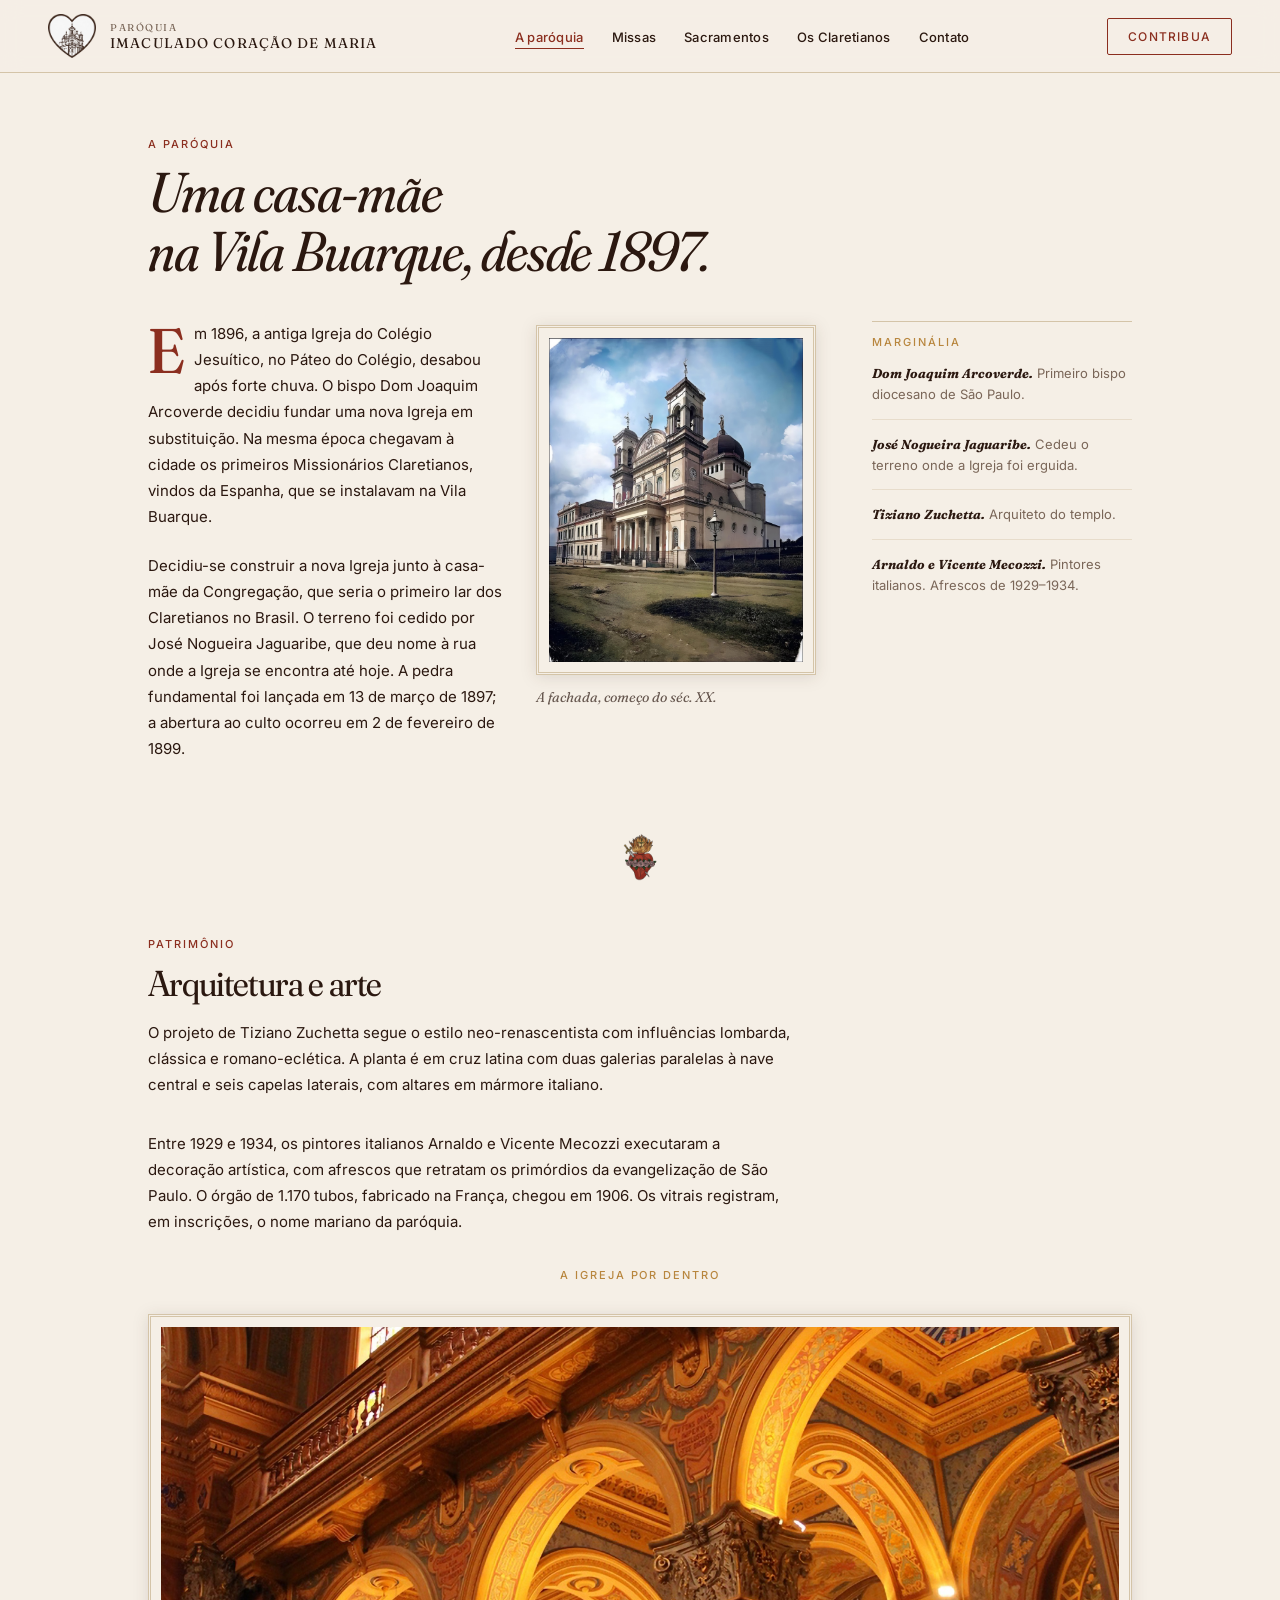
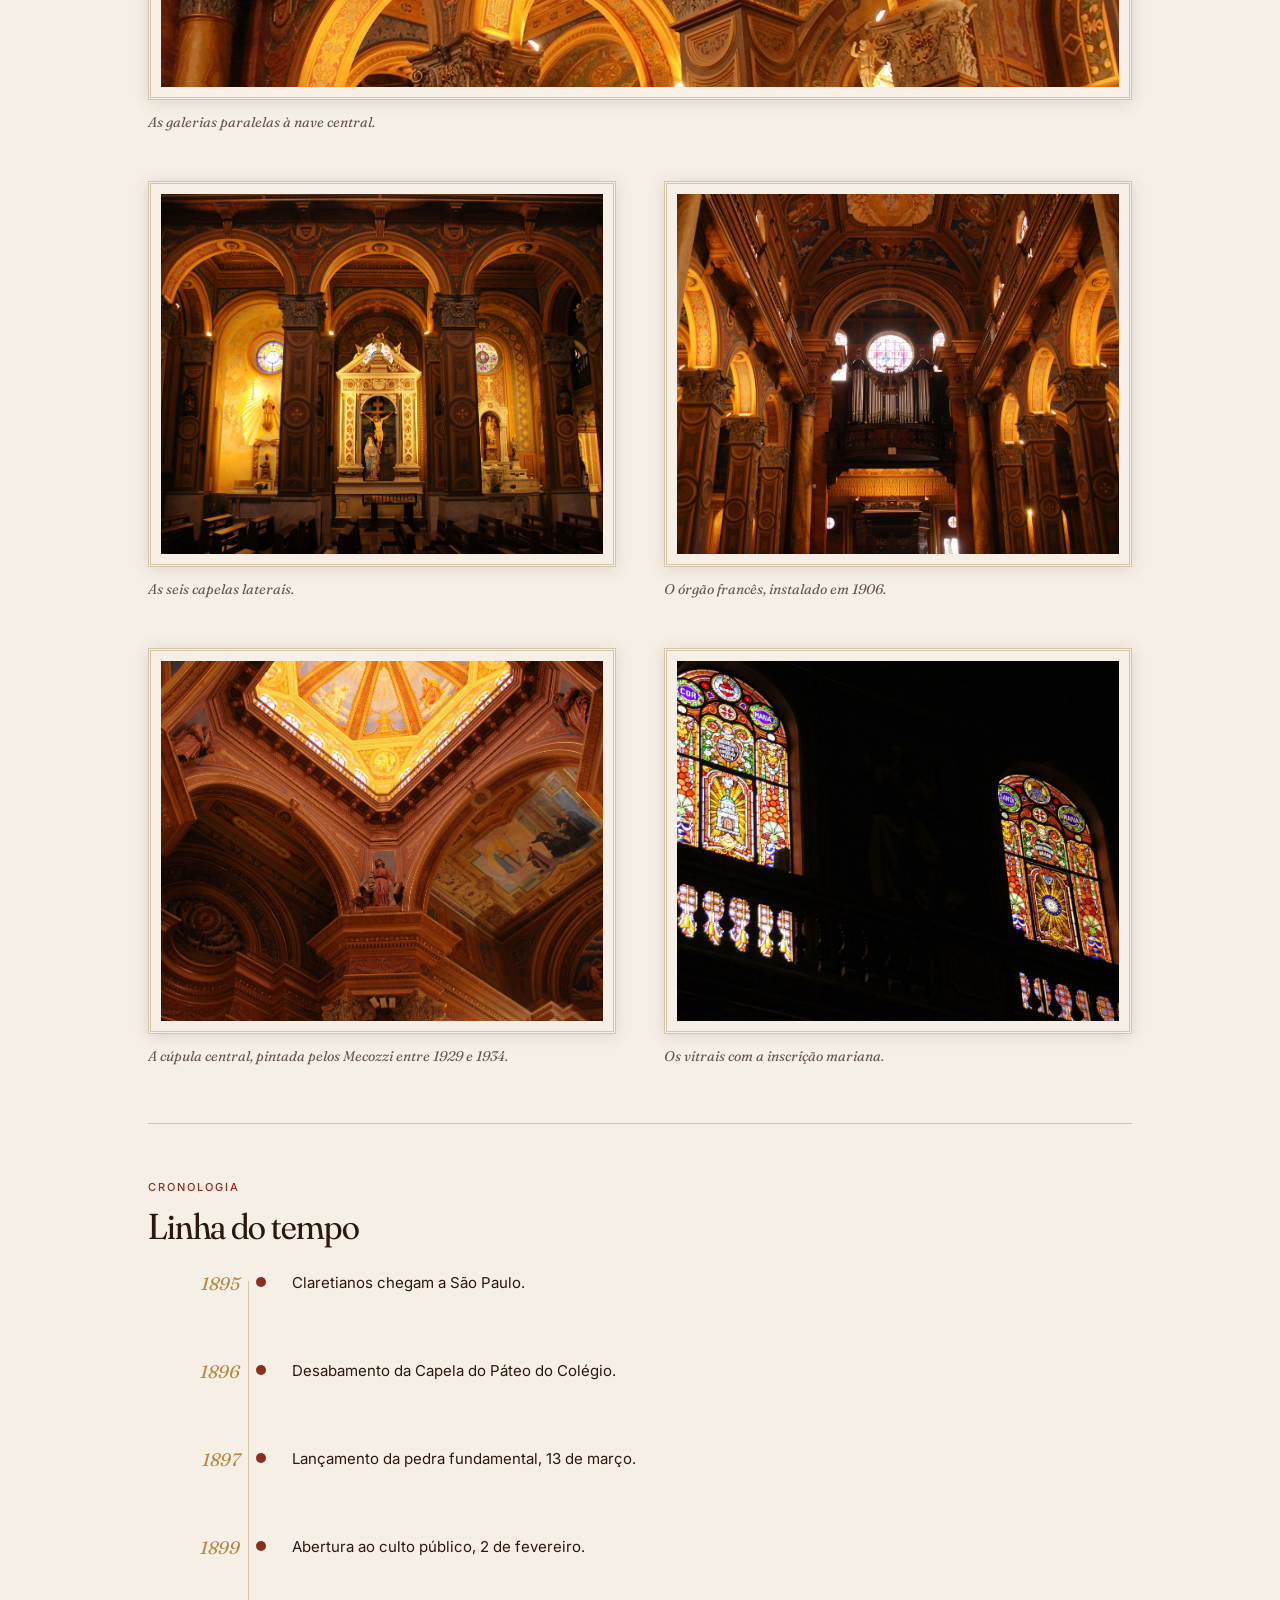
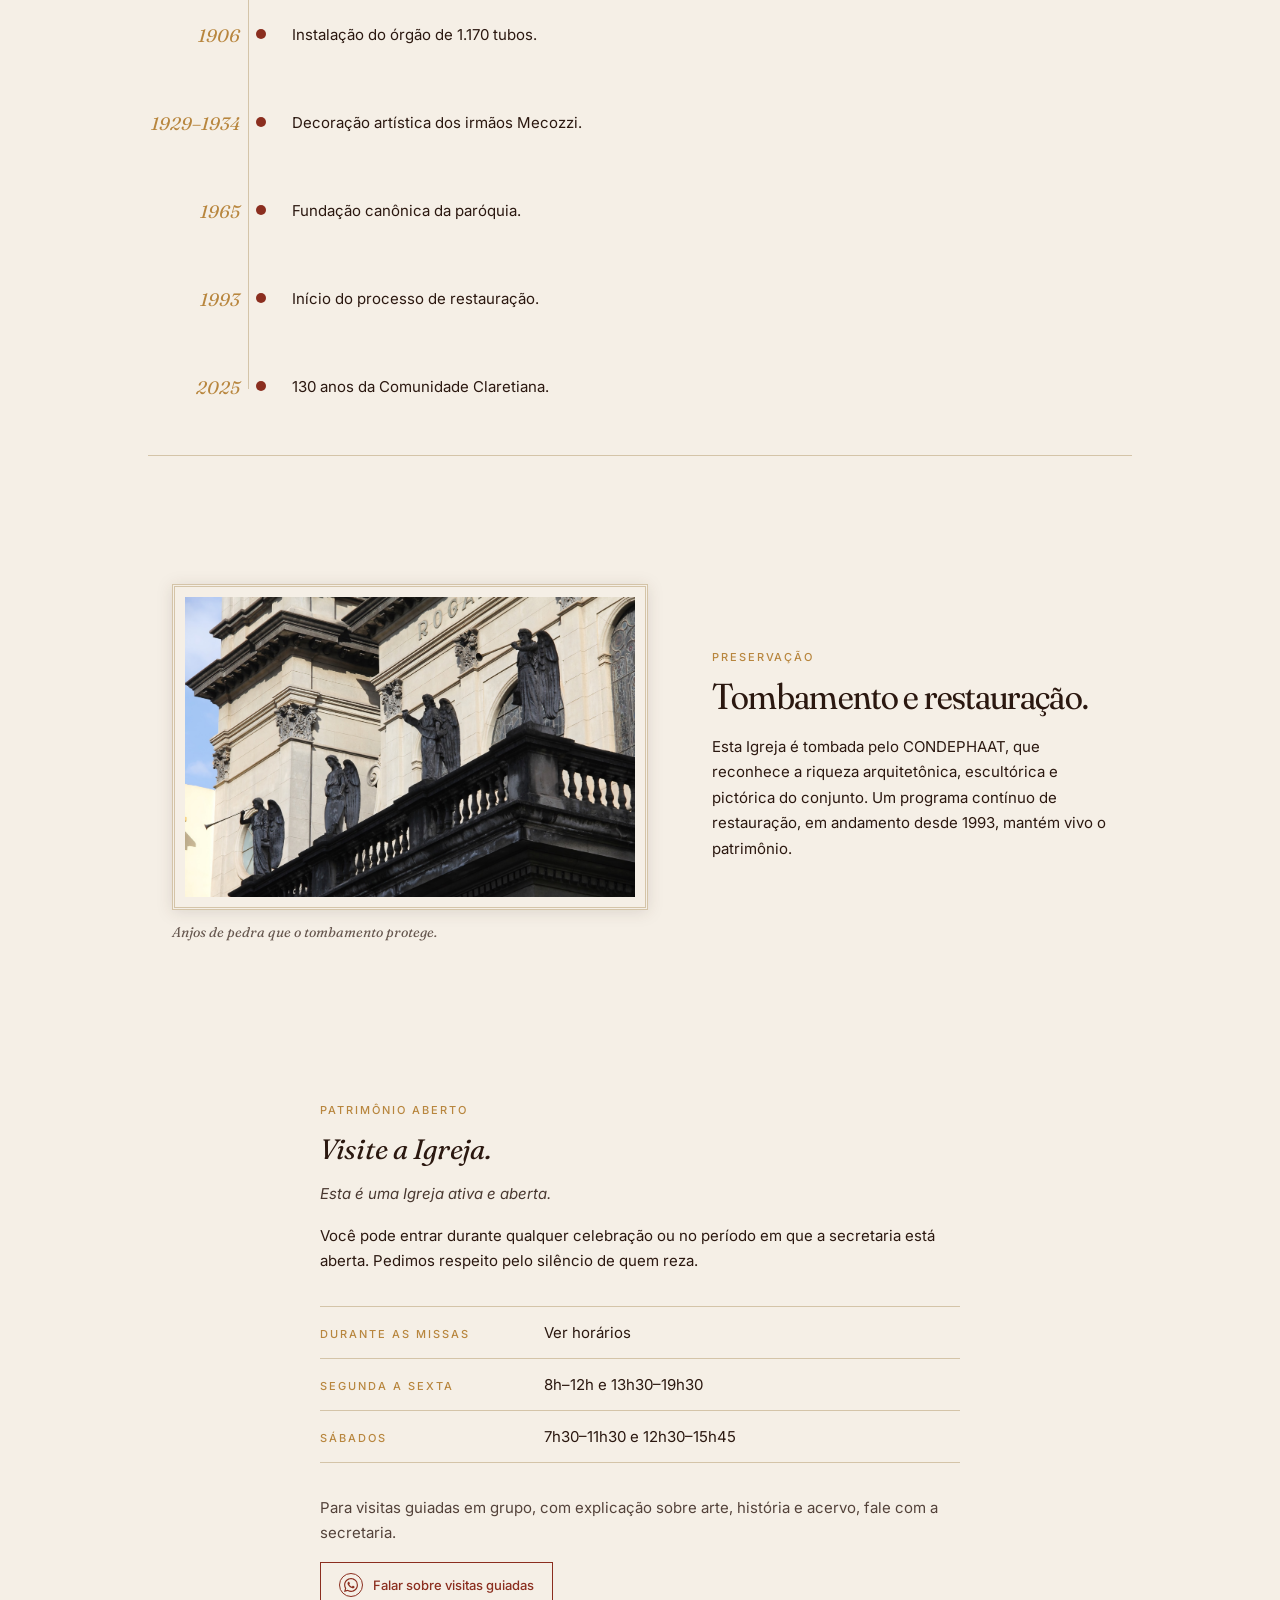
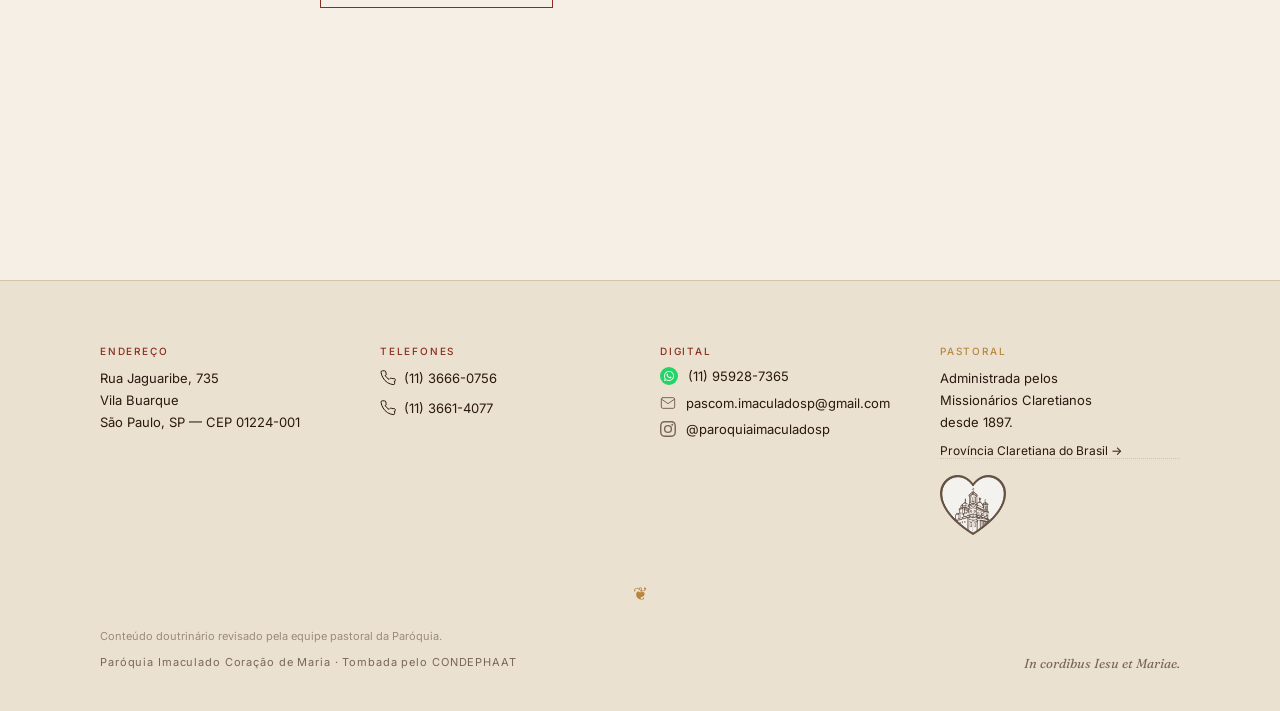
==== commit 8a12b57a: "Ornamento: substitui fleuron pelo coração mariano em Home, A Paróquia, Missas" ====
--- a/site/a-paroquia.html
+++ b/site/a-paroquia.html
@@ -76,7 +76,7 @@
         </aside>
       </div>
 
-      <div class="div-fleuron" aria-hidden="true"></div>
+      <div class="ornamento-coracao" role="presentation" aria-hidden="true" style="margin: var(--space-block) auto;"></div>
 
       <!-- Arquitetura e arte -->
       <section class="chapter-arq fade-in" aria-label="Arquitetura e arte">
--- a/site/site.css
+++ b/site/site.css
@@ -173,9 +173,20 @@
    ================================================================ */
 /* Linha hairline */
 .div-rule, .div-plain { border: 0; border-top: 1px solid var(--ink-rule); margin: var(--space-block) 0; }
-/* Fleuron centralizado */
-.div-fleuron { text-align: center; color: var(--ink-gold); font-family: serif; font-size: 20px; margin: var(--space-block) 0; }
-.div-fleuron::before { content: "❦"; }
+/* Ornamento — Coração Mariano */
+.ornamento-coracao {
+  background-image: url('assets/coracao-mariano-color-256.png');
+  background-size: contain;
+  background-repeat: no-repeat;
+  background-position: center;
+  width: 48px;
+  height: 48px;
+  display: block;
+  margin: 0 auto;
+}
+.ornamento-coracao--sm { width: 32px; height: 32px; }
+.ornamento-coracao--md { width: 48px; height: 48px; }
+.ornamento-coracao--lg { width: 64px; height: 64px; }
 
 /* ================================================================
    IMAGENS — moldura editorial "passe-partout duplo"
@@ -392,7 +403,6 @@
   padding: 96px 48px;
   text-align: center;
 }
-.sch-strip-orn { color: var(--ink-gold); font-family: serif; font-size: 18px; margin-bottom: 16px; }
 .sch-strip-eyebrow { justify-content: center; display: block; }
 .sch-strip-cols {
   display: flex; align-items: flex-start; justify-content: center;
@@ -479,12 +489,6 @@
   text-align: center;
   margin-bottom: 56px;
 }
-.div-fleuron-mark {
-  color: var(--ink-gold);
-  font-size: 16px;
-  margin-bottom: 24px;
-  line-height: 1;
-}
 .dizimo-home-header .eyebrow {
   margin-bottom: 20px;
 }
@@ -692,7 +696,6 @@
   background: var(--ink-parchment); border-top: 1px solid var(--ink-gold);
   padding: 56px 48px; margin: 32px 0; max-width: 680px;
 }
-.missa-horario-orn { color: var(--ink-gold); font-family: serif; font-size: 18px; margin-bottom: 24px; text-align: center; }
 .missa-group { text-align: center; padding: 32px 0; border-top: 1px solid var(--ink-rule); }
 .missa-group:first-of-type { border-top: 0; padding-top: 0; }
 .missa-group-label {
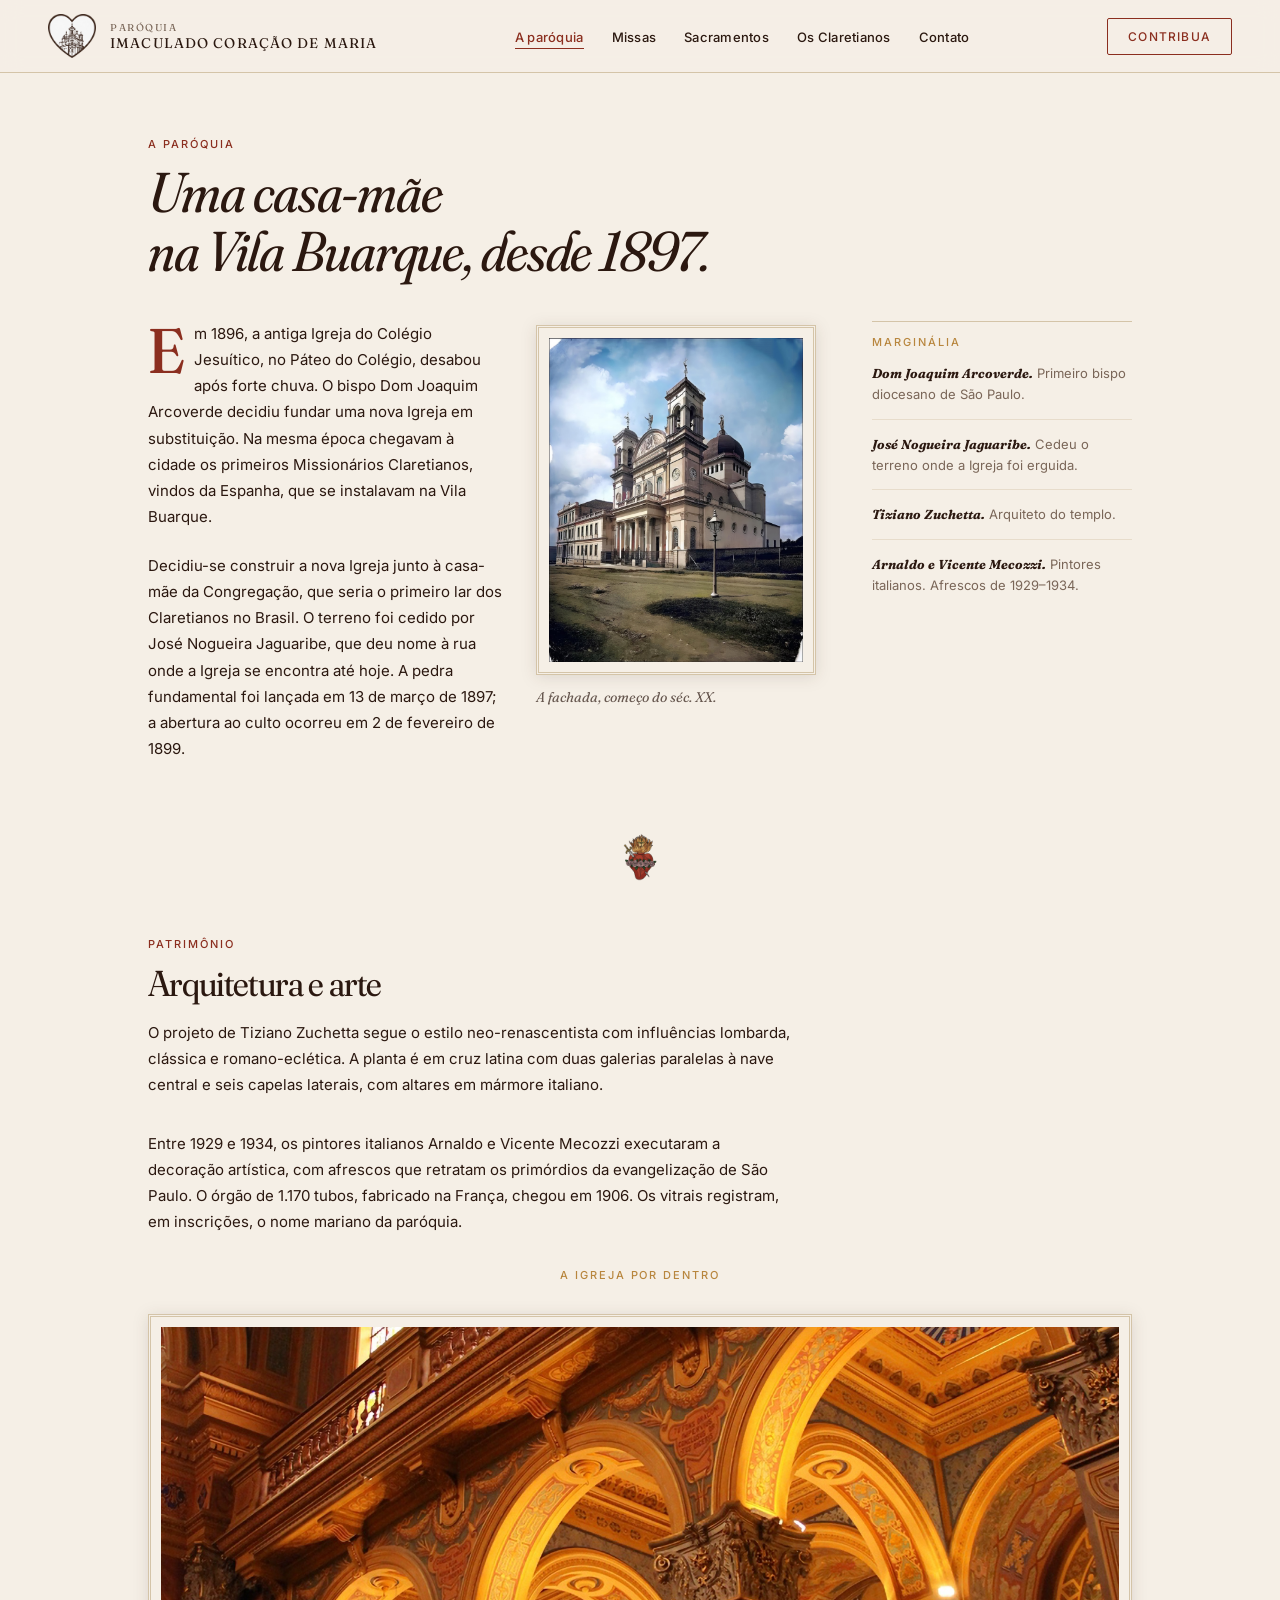
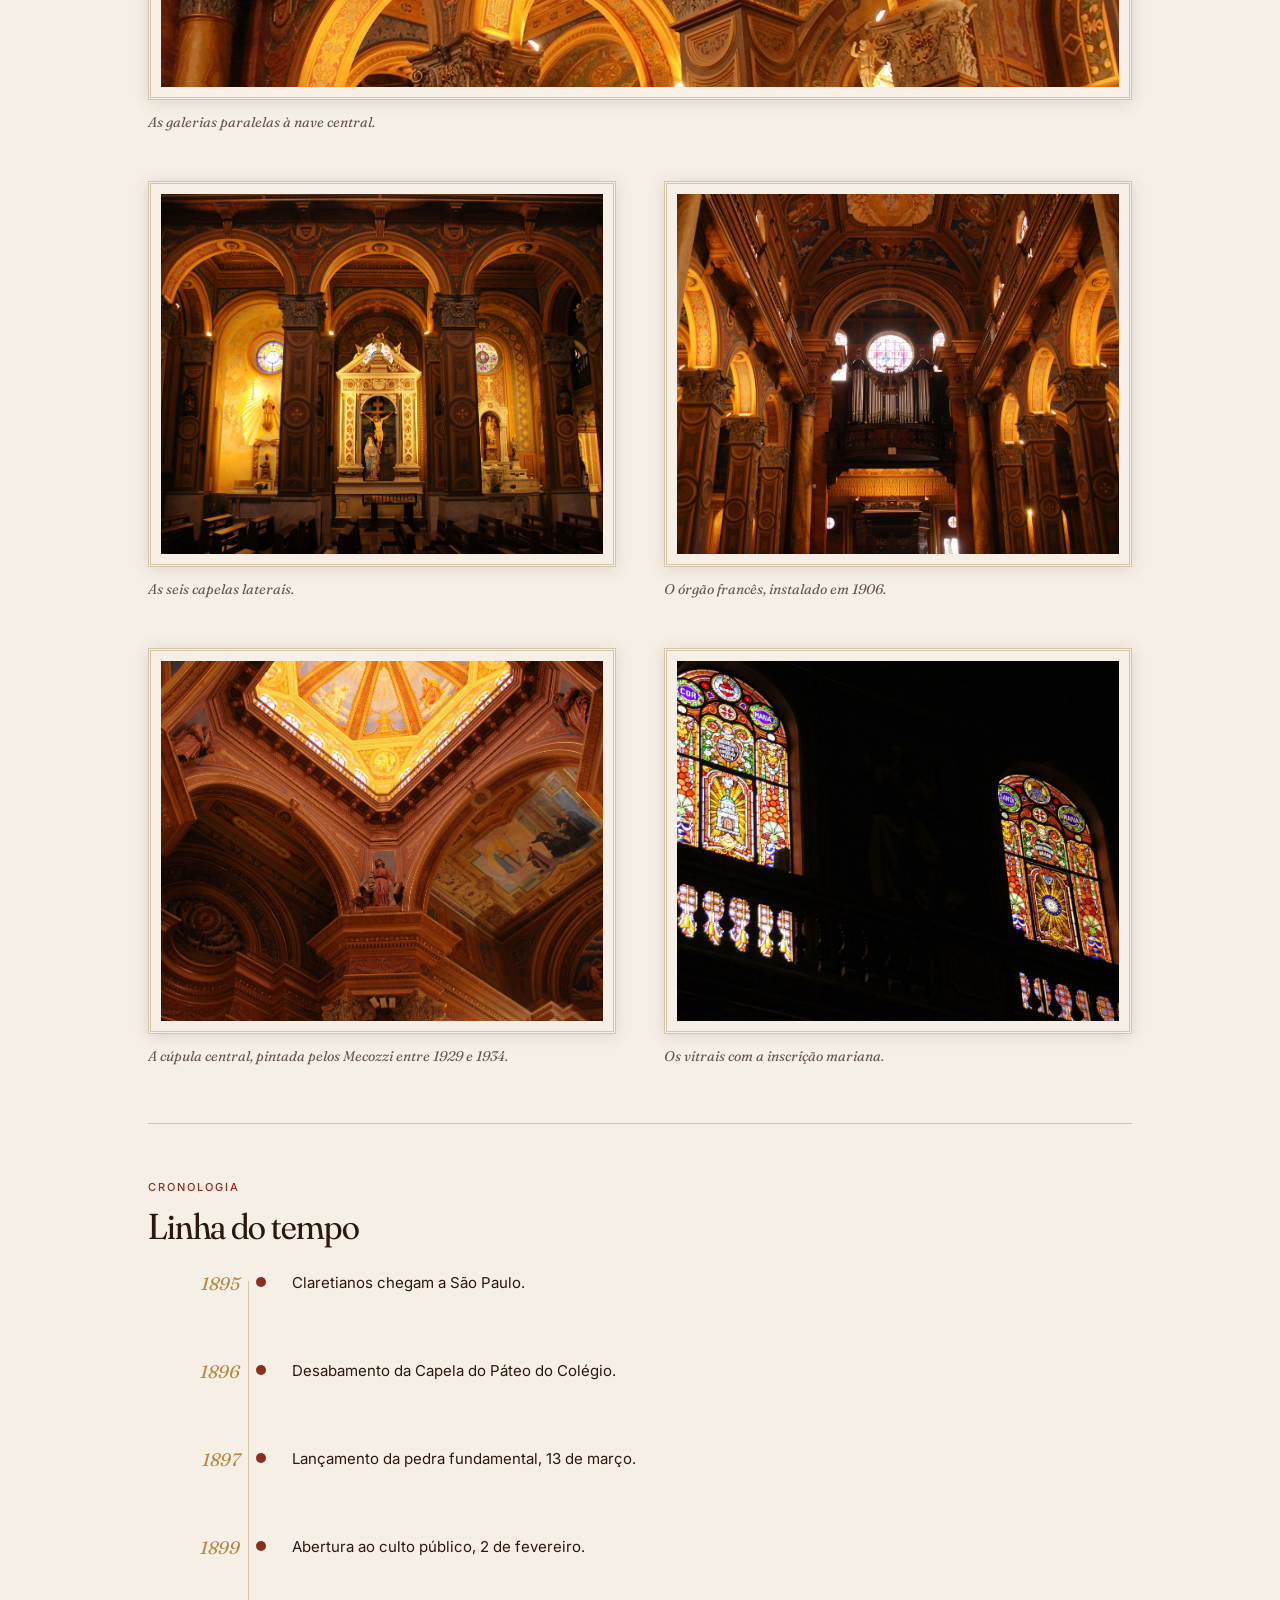
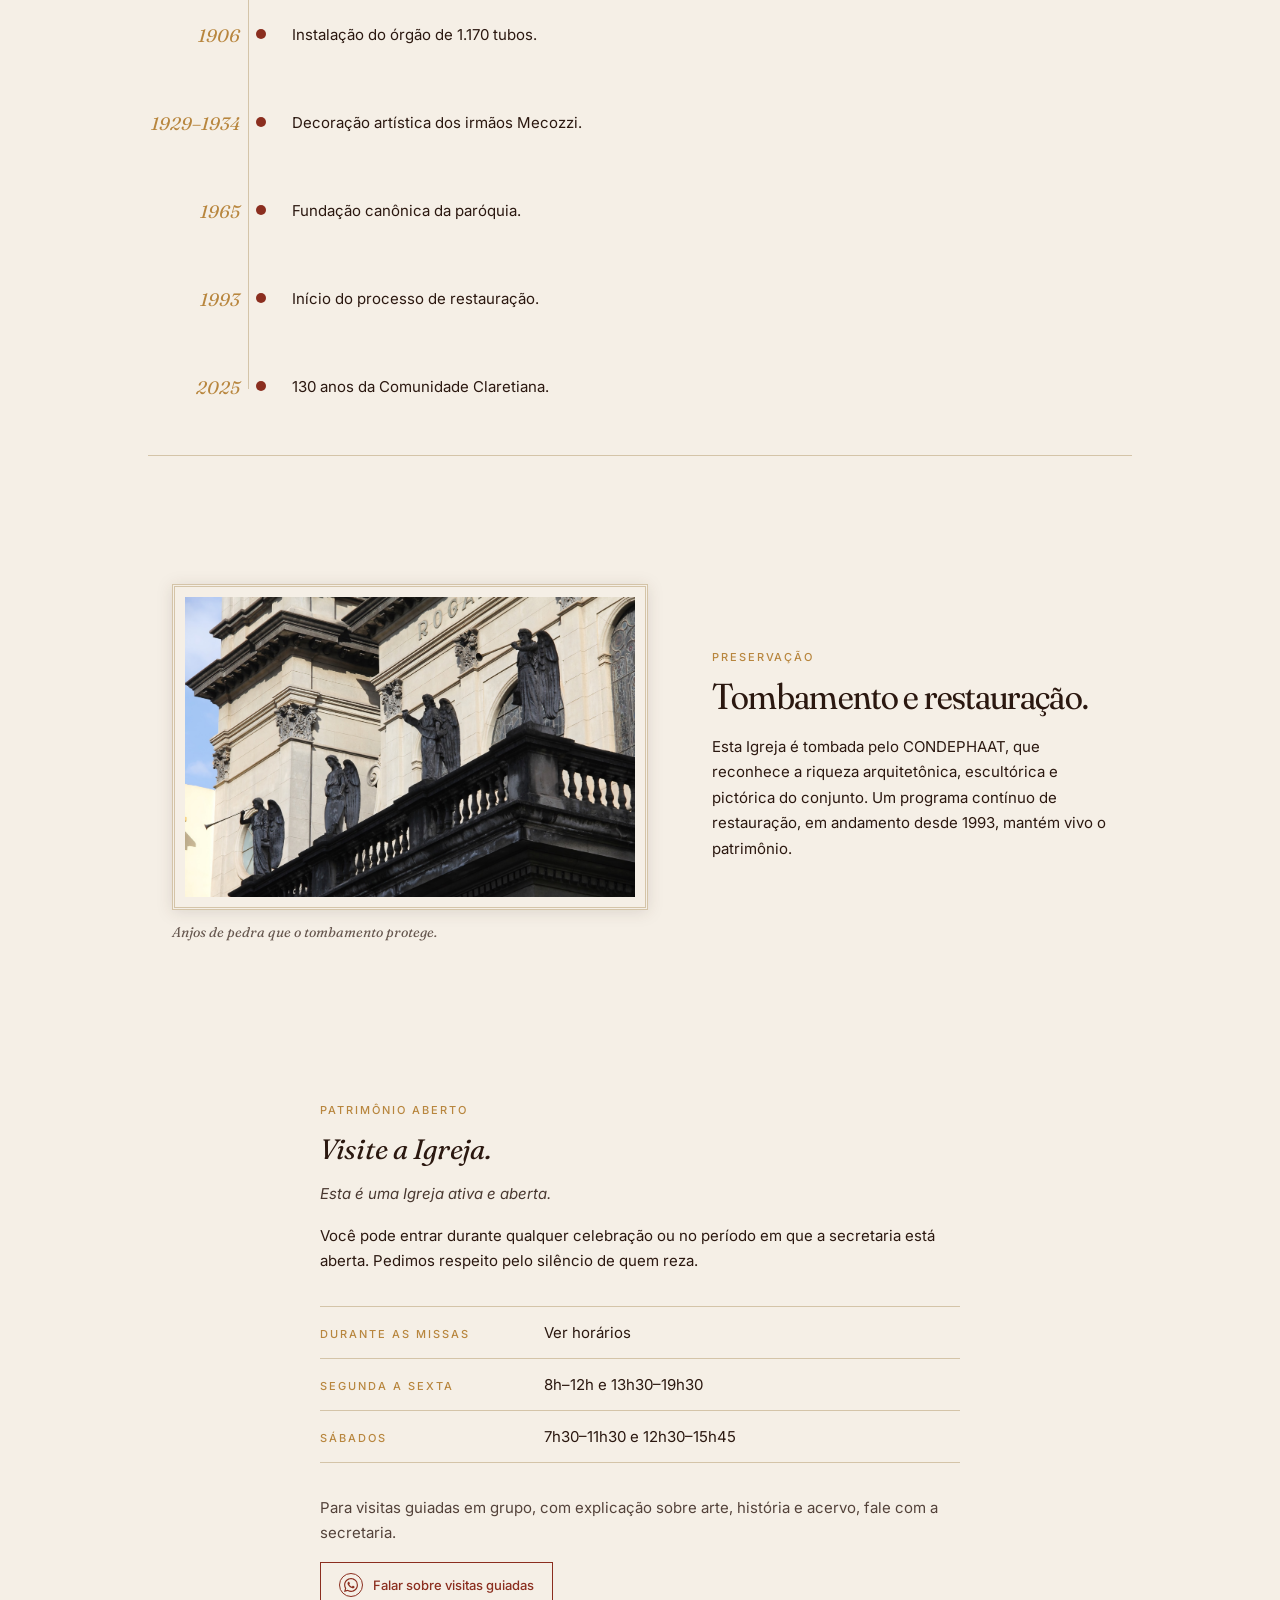
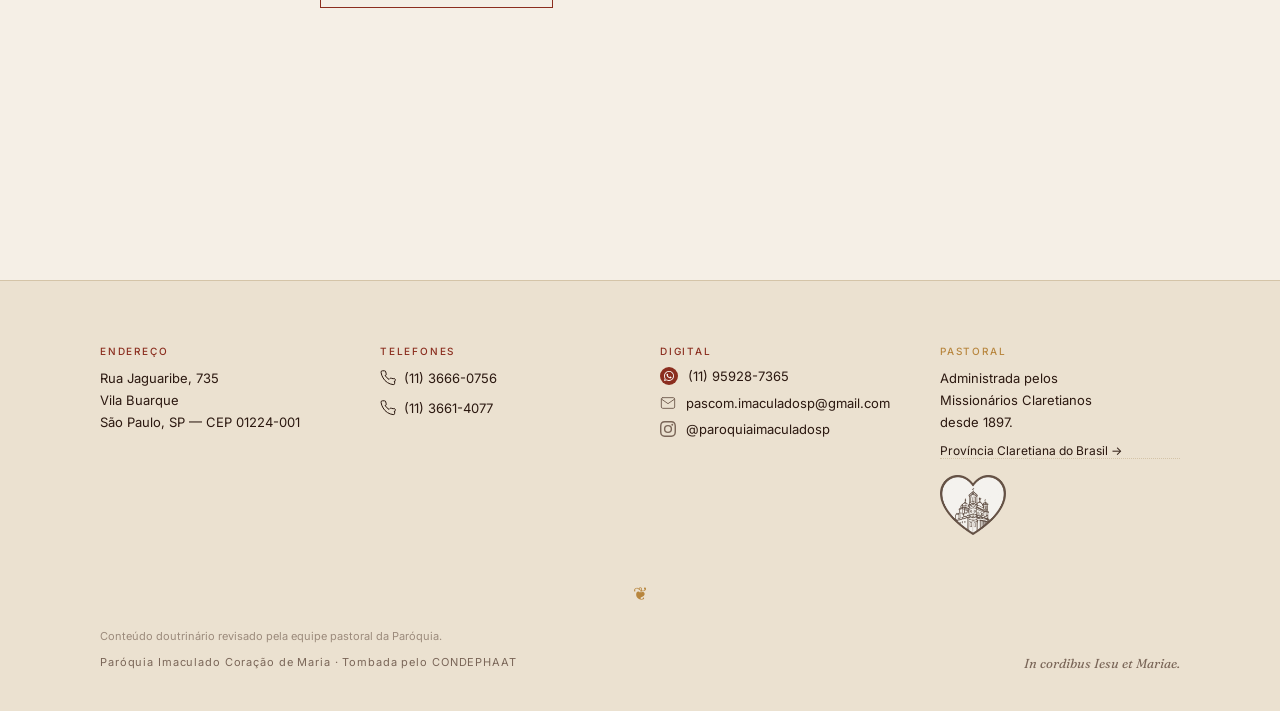
==== commit d8a447cf: "Mensagem descritiva do que mudou" ====
--- a/site/a-paroquia.html
+++ b/site/a-paroquia.html
@@ -32,6 +32,26 @@
       </ul>
     </nav>
     <a href="contribua.html" class="nav-contribua">Contribua</a>
+    <details class="mobile-menu">
+      <summary class="mobile-menu-toggle" aria-label="Menu">
+        <span class="mobile-menu-icon-open" aria-hidden="true">
+          <svg xmlns="http://www.w3.org/2000/svg" width="22" height="22" viewBox="0 0 24 24" fill="none" stroke="currentColor" stroke-width="1.5" stroke-linecap="round" stroke-linejoin="round"><line x1="3" y1="6" x2="21" y2="6"/><line x1="3" y1="12" x2="21" y2="12"/><line x1="3" y1="18" x2="21" y2="18"/></svg>
+        </span>
+        <span class="mobile-menu-icon-close" aria-hidden="true">
+          <svg xmlns="http://www.w3.org/2000/svg" width="22" height="22" viewBox="0 0 24 24" fill="none" stroke="currentColor" stroke-width="1.5" stroke-linecap="round" stroke-linejoin="round"><line x1="18" y1="6" x2="6" y2="18"/><line x1="6" y1="6" x2="18" y2="18"/></svg>
+        </span>
+      </summary>
+      <div class="mobile-menu-nav">
+        <ul>
+          <li><a href="a-paroquia.html">A paróquia</a></li>
+          <li><a href="missas.html">Missas</a></li>
+          <li><a href="sacramentos.html">Sacramentos</a></li>
+          <li><a href="os-claretianos.html">Os Claretianos</a></li>
+          <li><a href="contato.html">Contato</a></li>
+        </ul>
+        <a href="contribua.html" class="nav-contribua-mobile">Contribua</a>
+      </div>
+    </details>
   </header>
 
   <!-- ============================================================
--- a/site/site.css
+++ b/site/site.css
@@ -163,6 +163,10 @@
   transition: all 140ms;
 }
 .wa-btn:hover { background: var(--ink-carmine); color: var(--ink-cream); }
+/* Variante verde oficial — usada exclusivamente na página Contato */
+.wa-btn--green { background: #25D366; color: #FFFFFF; border-color: #25D366; }
+.wa-btn--green:hover { background: #1FB855; border-color: #1FB855; color: #FFFFFF; }
+.wa-btn--green .wa-circle { background: rgba(255, 255, 255, 0.20); }
 .wa-circle {
   display: inline-flex; align-items: center; justify-content: center;
   background: #25D366; border-radius: 50%; flex-shrink: 0;
@@ -308,6 +312,57 @@
 .nav-contribua:hover { background: var(--ink-carmine); color: var(--ink-cream); }
 
 /* ================================================================
+   MOBILE MENU (details/summary, CSS puro — zero JS)
+   ================================================================ */
+details.mobile-menu { display: none; } /* desktop: escondido */
+
+.mobile-menu-toggle {
+  display: flex; align-items: center; justify-content: center;
+  width: 40px; height: 40px;
+  list-style: none; cursor: pointer; user-select: none;
+  color: var(--ink-deep);
+}
+.mobile-menu-toggle::-webkit-details-marker { display: none; }
+.mobile-menu-toggle::marker { display: none; content: ''; }
+
+.mobile-menu-icon-open  { display: flex; }
+.mobile-menu-icon-close { display: none; }
+details.mobile-menu[open] .mobile-menu-icon-open  { display: none; }
+details.mobile-menu[open] .mobile-menu-icon-close { display: flex; }
+
+.mobile-menu-nav { display: none; }
+details.mobile-menu[open] .mobile-menu-nav {
+  display: flex; flex-direction: column;
+  position: fixed; inset: 0; z-index: 9;
+  background: var(--ink-cream);
+  padding: 80px 32px 48px;
+  overflow-y: auto;
+}
+.mobile-menu-nav ul {
+  list-style: none; padding: 0; margin: 0;
+  display: flex; flex-direction: column;
+}
+.mobile-menu-nav li { border-bottom: 1px solid var(--ink-rule); }
+.mobile-menu-nav li a {
+  display: block;
+  font-family: var(--font-display); font-style: italic; font-size: 24px;
+  color: var(--ink-deep); text-decoration: none;
+  padding: 20px 0;
+  transition: color 140ms;
+}
+.mobile-menu-nav li a:hover { color: var(--ink-carmine); }
+.mobile-menu-nav .nav-contribua-mobile {
+  display: inline-block; margin-top: 36px; align-self: flex-start;
+  font-family: var(--font-ui); font-size: 12px; font-weight: 500;
+  letter-spacing: 0.1em; text-transform: uppercase;
+  color: var(--ink-cream); background: var(--ink-carmine);
+  border: 1px solid var(--ink-carmine); border-radius: 2px;
+  padding: 12px 24px; text-decoration: none;
+  transition: background 200ms;
+}
+.mobile-menu-nav .nav-contribua-mobile:hover { background: #6B1F12; border-color: #6B1F12; }
+
+/* ================================================================
    MAIN LAYOUT
    ================================================================ */
 .main { flex: 1; width: 100%; max-width: 1080px; margin: 0 auto; padding: 64px 48px 96px; }
@@ -642,8 +697,9 @@
   border: 1px solid var(--ink-carmine);
 }
 .wa-btn--mono .wa-circle--mono svg { fill: var(--ink-carmine); }
-.sac-accord-wa .wa-circle { background: var(--ink-carmine); }
-.sac-accord-wa .wa-circle svg { fill: var(--ink-cream); }
+/* Hover: ícone e borda ficam visíveis sobre fundo carmim */
+.wa-btn--mono:hover .wa-circle--mono { border-color: var(--ink-cream); }
+.wa-btn--mono:hover .wa-circle--mono svg { color: var(--ink-cream) !important; fill: var(--ink-cream) !important; }
 
 /* ================================================================
    CLARETIANOS
@@ -694,7 +750,7 @@
 /* Horários — layout editorial vertical */
 .missa-horario-block {
   background: var(--ink-parchment); border-top: 1px solid var(--ink-gold);
-  padding: 56px 48px; margin: 32px 0; max-width: 680px;
+  padding: 56px 48px; margin: 32px 0;
 }
 .missa-group { text-align: center; padding: 32px 0; border-top: 1px solid var(--ink-rule); }
 .missa-group:first-of-type { border-top: 0; padding-top: 0; }
@@ -715,12 +771,10 @@
 .missa-orn { color: var(--ink-gold); font-family: serif; font-size: 12px; opacity: 0.7; }
 .missa-horario-note { font-family: var(--font-body); font-size: var(--fs-small); color: var(--ink-mute); margin: 24px 0 0; text-align: center; }
 
-/* Adoração Eucarística — contemplativo centralizado, sem foto */
+/* Adoração Eucarística */
 .adoracao-section {
-  max-width: 640px;
-  margin: 0 auto;
-  text-align: center;
-  padding: var(--space-section) 24px;
+  text-align: left;
+  padding: var(--space-section) 0;
 }
 .adoracao-section h2 { margin-bottom: 16px; }
 .adoracao-lead {
@@ -774,7 +828,7 @@
    SACRAMENTOS ACCORDION
    ================================================================ */
 .sac-accord-wrap { margin-top: 32px; }
-.sac-accord-grid { display: grid; grid-template-columns: 1fr 1fr; gap: 1px; background: var(--ink-rule); border: 1px solid var(--ink-rule); }
+.sac-accord-grid { display: grid; grid-template-columns: 1fr; gap: 1px; background: var(--ink-rule); border: 1px solid var(--ink-rule); }
 .sac-accord-card { background: var(--ink-cream); }
 .sac-accord-card.open { background: var(--ink-parchment); }
 .sac-accord-header {
@@ -797,70 +851,9 @@
 }
 .sac-accord-text p { font-family: var(--font-body); font-size: var(--fs-body); line-height: 1.7; color: var(--ink-deep); margin: 0 0 12px; }
 .sac-accord-text p:last-child { margin: 0; }
-.sac-accord-wa { display: inline-flex; margin-top: 8px; }
-/* Slot decorativo */
-.sac-accord-deco { background: var(--ink-cream); padding: 28px; display: flex; align-items: center; justify-content: center; }
-.sac-accord-deco--wide { grid-column: span 2; }
-.sac-accord-deco--wide .ed-fig-frame img { aspect-ratio: 16/9; max-height: 300px; }
-
-/* Matrimônio — bloco em destaque fora do accordion — redesenhado */
-.matrimonio-featured {
-  background: var(--ink-parchment);
-  border-top: 1px solid var(--ink-gold);
-  padding: 56px 48px;
-  margin: 0;
-}
-.matrimonio-header {
-  display: flex;
-  align-items: baseline;
-  gap: 16px;
-  flex-wrap: wrap;
-  margin-bottom: 32px;
-}
-.matrimonio-numeral {
-  font-family: var(--font-display);
-  font-style: italic;
-  font-size: 32px;
-  color: var(--ink-gold);
-  font-variation-settings: "opsz" 96, "SOFT" 50;
-  flex-shrink: 0;
-}
-.matrimonio-grid {
-  display: grid;
-  grid-template-columns: 1fr 1fr;
-  gap: 48px;
-  align-items: start;
-  max-width: 960px;
-}
-.matrimonio-text h2 { margin: 0 0 16px; }
-.matrimonio-lead {
-  font-family: var(--font-display); font-style: italic; font-weight: 400;
-  font-size: 20px; line-height: 1.55; color: var(--ink-deep);
-  margin: 0 0 16px;
-  font-variation-settings: "opsz" 72, "SOFT" 50;
-}
-.matrimonio-text p { font-family: var(--font-body); font-size: var(--fs-body); line-height: 1.7; max-width: 52ch; margin: 0 0 20px; color: var(--ink-deep); }
-.matrimonio-cta { margin-top: 8px; }
-.matrimonio-photo { margin: 0; }
-
 /* RICA — sem background, alinhado como conteúdo normal */
 .rica-section { max-width: 720px; margin: var(--space-section) 0; }
-.rica-header {
-  display: flex;
-  align-items: baseline;
-  gap: 16px;
-  flex-wrap: wrap;
-  margin-bottom: 32px;
-}
-.rica-numeral {
-  font-family: var(--font-display);
-  font-style: italic;
-  font-size: 32px;
-  color: var(--ink-gold);
-  font-variation-settings: "opsz" 96, "SOFT" 50;
-  flex-shrink: 0;
-}
-.rica-section h2 { margin: 0; }
+.rica-section h2 { margin: 0 0 16px; }
 .rica-section p { font-family: var(--font-body); font-size: var(--fs-body); line-height: 1.65; max-width: 58ch; margin: 0 0 14px; }
 
 /* ================================================================
@@ -990,6 +983,158 @@
 .contato-sch > div span:first-child { color: var(--ink-mute); }
 
 /* ================================================================
+   CONTATO PAGE — v2 redesenho editorial
+   ================================================================ */
+
+/* Grid 2 colunas — seção "Onde estamos" */
+.contato-loc-grid {
+  display: grid;
+  grid-template-columns: 1.2fr 1fr;
+  gap: 64px;
+  align-items: start;
+}
+
+/* Frame do mapa Google — mesmo padrão visual das fotos */
+.contato-map-frame {
+  background: var(--ink-cream);
+  padding: 8px;
+  border: 1px solid var(--ink-rule);
+  box-shadow: 0 2px 12px rgba(43, 24, 16, 0.08);
+}
+.contato-map-frame iframe {
+  display: block;
+  width: 100%;
+  height: 400px;
+  border: 0;
+}
+
+/* DL de canais de contato */
+.contato-canais-dl {
+  margin: 0;
+  padding: 0;
+  border-top: 1px solid var(--ink-rule);
+  max-width: 720px;
+}
+.contato-canais-row {
+  display: grid;
+  grid-template-columns: 160px 1fr;
+  gap: 40px;
+  padding: 28px 0;
+  border-bottom: 1px solid var(--ink-rule);
+  align-items: start;
+}
+.contato-canais-row dt {
+  font-family: var(--font-body);
+  font-size: var(--fs-eyebrow);
+  font-weight: 500;
+  letter-spacing: 0.18em;
+  text-transform: uppercase;
+  color: var(--ink-gold);
+  padding-top: 3px;
+}
+.contato-canais-row dd {
+  margin: 0;
+  font-family: var(--font-body);
+  font-size: var(--fs-body);
+  line-height: 1.65;
+  color: var(--ink-deep);
+}
+.contato-canais-row dd p { margin: 0 0 8px; }
+.contato-canais-row dd p:last-of-type { margin-bottom: 0; }
+.contato-canais-row dd .wa-btn { margin-top: 16px; }
+
+/* Número de telefone destacado no canal WhatsApp */
+.contato-canal-num {
+  font-family: var(--font-display);
+  font-weight: 400;
+  font-style: italic;
+  font-size: var(--fs-h3);
+  color: var(--ink-deep);
+  margin: 0 0 8px !important;
+  letter-spacing: -0.01em;
+  font-variation-settings: "opsz" 96, "SOFT" 50;
+}
+
+/* ================================================================
+   CONTATO v3 — layout editorial, duas colunas
+   ================================================================ */
+.contato-grid {
+  display: grid;
+  grid-template-columns: 1.1fr 1fr;
+  gap: 80px;
+  align-items: start;
+  margin-bottom: var(--space-section);
+}
+/* Endereço estruturado — fontes uniformes Inter, hierarquia por peso */
+.ch-addr-street {
+  font-family: var(--font-ui);
+  font-size: 16px;
+  font-weight: 500;
+  color: var(--ink-deep);
+  display: block;
+  margin: 20px 0 4px;
+}
+.ch-addr-city {
+  font-family: var(--font-ui);
+  font-size: 14px;
+  font-weight: 400;
+  color: var(--ink-deep);
+  opacity: 0.8;
+  display: block;
+  margin: 0 0 16px;
+}
+.ch-midot { color: var(--ink-gold); margin: 0 6px; }
+.ch-maps-link {
+  font-family: var(--font-ui);
+  font-size: 13px;
+  font-weight: 500;
+  letter-spacing: 0.04em;
+  color: var(--ink-carmine);
+  text-decoration: none;
+  border-bottom: 1px solid var(--ink-rule);
+  padding-bottom: 1px;
+  transition: border-color 140ms;
+}
+.ch-maps-link:hover { border-color: var(--ink-carmine); }
+.ch-maps-arrow { color: var(--ink-gold); margin-right: 4px; }
+/* Canais de contato — coluna direita */
+.ch-canal { border-top: 1px solid var(--ink-rule); padding: 20px 0; }
+.ch-canal:last-child { border-bottom: 1px solid var(--ink-rule); }
+.ch-canal-value {
+  font-family: var(--font-display);
+  font-weight: 400;
+  font-size: 22px;
+  letter-spacing: -0.01em;
+  font-variation-settings: "opsz" 96, "SOFT" 50;
+  color: var(--ink-deep);
+  display: block;
+  margin: 6px 0 4px;
+  text-decoration: none;
+}
+.ch-canal-value--sm { font-size: 18px; }
+.ch-canal-value a,
+.ch-canal-value--sm a { color: var(--ink-deep); text-decoration: none; transition: color 140ms; }
+.ch-canal-value a:hover,
+.ch-canal-value--sm a:hover { color: var(--ink-carmine); }
+.ch-canal-caption {
+  font-family: var(--font-ui);
+  font-size: 13px;
+  font-style: italic;
+  color: var(--ink-mute);
+  margin: 0 0 12px;
+  line-height: 1.5;
+}
+/* Mapa em largura total */
+.ch-map-frame {
+  background: var(--ink-cream);
+  border: 1px solid var(--ink-rule);
+  padding: 8px;
+  box-shadow: 0 2px 12px rgba(43, 24, 16, 0.08);
+  margin-top: 24px;
+}
+.ch-map-frame iframe { display: block; width: 100%; height: 400px; border: 0; }
+
+/* ================================================================
    SITE FOOTER
    ================================================================ */
 .site-footer { border-top: 1px solid var(--ink-rule); background: var(--ink-parchment); padding: 64px 48px 40px; margin-top: 96px; }
@@ -1007,16 +1152,75 @@
 .foot-item a:hover { color: var(--ink-carmine); }
 .foot-icon { width: 16px; height: 16px; color: var(--ink-mute); flex-shrink: 0; vertical-align: middle; }
 .foot-logo { display: block; margin-top: 16px; height: 60px; width: auto; opacity: 0.78; }
+/* Ícone WhatsApp no footer — monocromático carmim, coerente com design system */
+.site-footer .wa-circle { background: var(--ink-carmine); }
 .foot-divider { text-align: center; color: var(--ink-gold); font-family: serif; font-size: 18px; margin: 48px 0 24px; display: block; }
 .foot-note { max-width: 1080px; margin: 0 auto 12px; font-family: var(--font-ui); font-size: var(--fs-mini); color: var(--ink-mute); opacity: 0.7; }
 .foot-mini { max-width: 1080px; margin: 0 auto; display: flex; justify-content: space-between; font-family: var(--font-ui); font-size: var(--fs-mini); letter-spacing: 0.08em; color: var(--ink-mute); }
 .foot-mini .latin { font-family: var(--font-display); font-style: italic; font-size: var(--fs-small); letter-spacing: 0; }
 
 /* ================================================================
+   CONTATO — bloco monumental ("janela iluminada na parede carmim")
+   ================================================================ */
+.contato-bloco-monumental {
+  position: relative;
+  width: 100vw;
+  margin-left: calc(50% - 50vw);
+  margin-top: 96px;
+  margin-bottom: 96px;
+}
+/* Fundo parchment full-bleed — dentro do design system, sem grito cromático */
+.contato-bloco-monumental__carmine {
+  background: var(--ink-parchment);
+  width: 100%;
+  padding: 80px 0;
+}
+/* Container interno — controla largura máxima e margens laterais */
+.contato-bloco-monumental__inner {
+  max-width: 1240px;
+  margin: 0 auto;
+  padding: 0 80px;
+  display: grid;
+  grid-template-columns: 1fr 1fr;
+  gap: 80px;
+  align-items: stretch;
+  box-sizing: border-box;
+}
+/* Wrapper da janela cream — flex para que o cream preencha toda a altura */
+.contato-bloco-monumental__cream-wrapper { display: flex; }
+/* Janela cream — ilha iluminada sobre a parede carmim, sem encostar nas bordas.
+   height: 100% + flex-direction: column mantém conteúdo top-aligned com ar abaixo. */
+.contato-bloco-monumental__cream {
+  background: var(--ink-cream);
+  padding: 56px 56px;
+  box-shadow: 8px 8px 24px rgba(43, 24, 16, 0.10);
+  max-width: 480px;
+  height: 100%;
+  display: flex;
+  flex-direction: column;
+  box-sizing: border-box;
+}
+/* Canais — coluna direita, tipografia padrão do site sobre parchment */
+.contato-bloco-monumental__canais { max-width: 480px; }
+.contato-bloco-monumental__canais .ch-canal-caption { color: var(--ink-deep); opacity: 0.65; }
+
+/* ================================================================
    RESPONSIVE
    ================================================================ */
+@media (max-width: 1024px) {
+  /* Bloco monumental laptop — margens reduzidas, gap menor */
+  .contato-bloco-monumental__carmine { padding: 64px 0; }
+  .contato-bloco-monumental__inner { padding: 0 40px; gap: 48px; }
+  .contato-bloco-monumental__cream { max-width: 420px; padding: 48px 48px; }
+  .contato-bloco-monumental__canais { max-width: 420px; }
+}
+
 @media (max-width: 900px) {
   .site-header nav { display: none; }
+  .nav-contribua { display: none; }
+  details.mobile-menu { display: block; }
+  .site-header { padding: 12px 20px; }
+  .brand-logo img { height: 36px; }
   .main, .home-inner { padding-left: 24px; padding-right: 24px; }
   .chapter-body,
   .claret-section .chapter-body,
@@ -1034,6 +1238,9 @@
   .contato-end-grid { grid-template-columns: 1fr; }
   .contato-end-col { border-right: none; border-bottom: 1px solid var(--ink-rule); }
   .contato-end-col:last-child { border-bottom: none; }
+  .contato-loc-grid { grid-template-columns: 1fr; gap: 32px; }
+  .contato-canais-row { grid-template-columns: 1fr; gap: 6px; }
+  .contato-grid { grid-template-columns: 1fr; gap: 48px; }
   .arq-masonry { grid-template-columns: 1fr; }
   .arq-photo--wide { grid-column: span 1; }
   .missa-horario-block { padding: 40px 24px; }
@@ -1044,6 +1251,8 @@
   .int-sub { display: none; }
   .matrimonio-featured { padding: 40px 24px; }
   .sac-rica { padding: 32px 24px; }
+  .contato-map-frame iframe { height: 300px; }
+  /* Bloco monumental tablet — nenhuma regra extra, coberto por 1024px acima */
 }
 
 @media (max-width: 768px) {
@@ -1062,7 +1271,23 @@
   .hero-title-light { font-size: 42px; }
   .hero-stack { padding: 64px 24px 48px; }
   .hero-sub { font-size: 14px; max-width: 360px; }
-  .sch-strip { padding-top: 64px; padding-bottom: 64px; }
+  /* Hero CTAs — coluna única no mobile */
+  .hero-ctas-light { flex-direction: column; gap: 12px; align-items: center; }
+  .hero-ctas-light a { width: 100%; max-width: 340px; text-align: center; }
+  /* Faixa de horários — empilha verticalmente */
+  .sch-strip { padding-top: 64px; padding-bottom: 64px; padding-left: 24px; padding-right: 24px; }
+  .sch-strip-cols { flex-direction: column; gap: 0; }
+  .sch-strip-sep { display: none; }
+  .sch-strip-col {
+    display: flex; align-items: center; justify-content: space-between;
+    padding: 18px 0;
+    border-bottom: 1px solid var(--ink-rule);
+  }
+  .sch-strip-col:last-child { border-bottom: none; }
+  .sch-day { margin-bottom: 0; }
+  .sch-times { font-size: 22px; text-align: right; line-height: 1.4; }
+  /* Sacramentos header — empilha */
+  .home-sac3-hdr { flex-direction: column; align-items: flex-start; gap: 12px; }
   .home-sac3 { padding: 64px 24px; }
   .home-sac3-grid { grid-template-columns: 1fr; }
   .dizimo-home { padding: 64px 24px; }
@@ -1073,6 +1298,25 @@
   .editorial-block-grid { grid-template-columns: 1fr; gap: 32px; }
   .visit-block { padding: 48px 24px; }
   .visit-hours-row { grid-template-columns: 1fr; gap: 4px; }
+  .ch-map-frame iframe { height: 300px; }
+  /* Bloco monumental mobile — coluna única, cream sobre canais, ilha com 24px de ar */
+  .contato-bloco-monumental { margin-top: 48px; margin-bottom: 48px; }
+  .contato-bloco-monumental__carmine { padding: 48px 0; }
+  .contato-bloco-monumental__inner {
+    grid-template-columns: 1fr;
+    gap: 32px;
+    padding: 0 24px;
+  }
+  .contato-bloco-monumental__cream {
+    max-width: 100%;
+    padding: 40px 32px;
+    box-shadow: 8px 8px 24px rgba(0, 0, 0, 0.25);
+  }
+  .contato-bloco-monumental__canais { max-width: 100%; }
+  .contato-bloco-monumental__cream .ornamento-coracao { width: 48px !important; height: 48px !important; }
+  /* Footer — coluna única */
+  .foot-grid { grid-template-columns: 1fr; gap: 32px; }
+  .site-footer { padding: 48px 24px 32px; margin-top: 64px; }
   /* Timeline mobile — trilho à esquerda */
   .tl-list::before { left: 16px; }
   .tl-item { grid-template-columns: 20px 1fr; gap: 12px; }
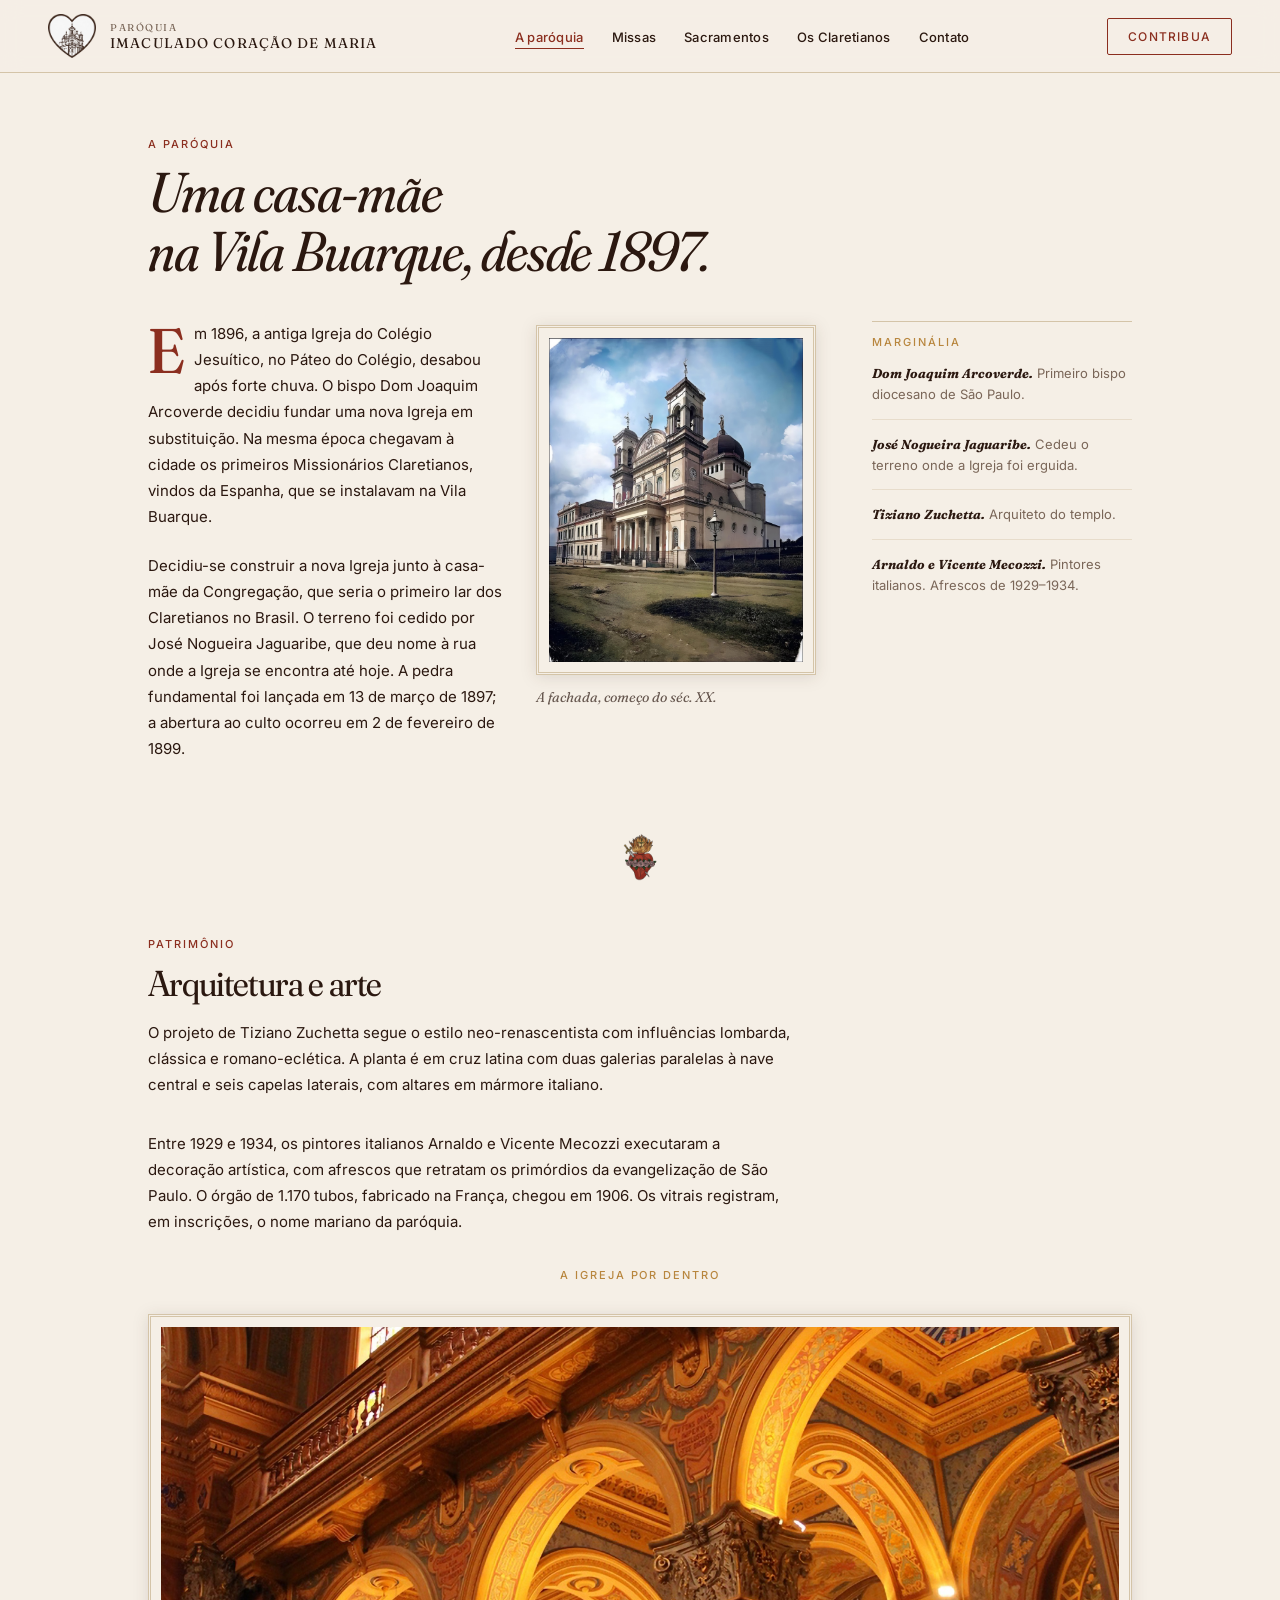
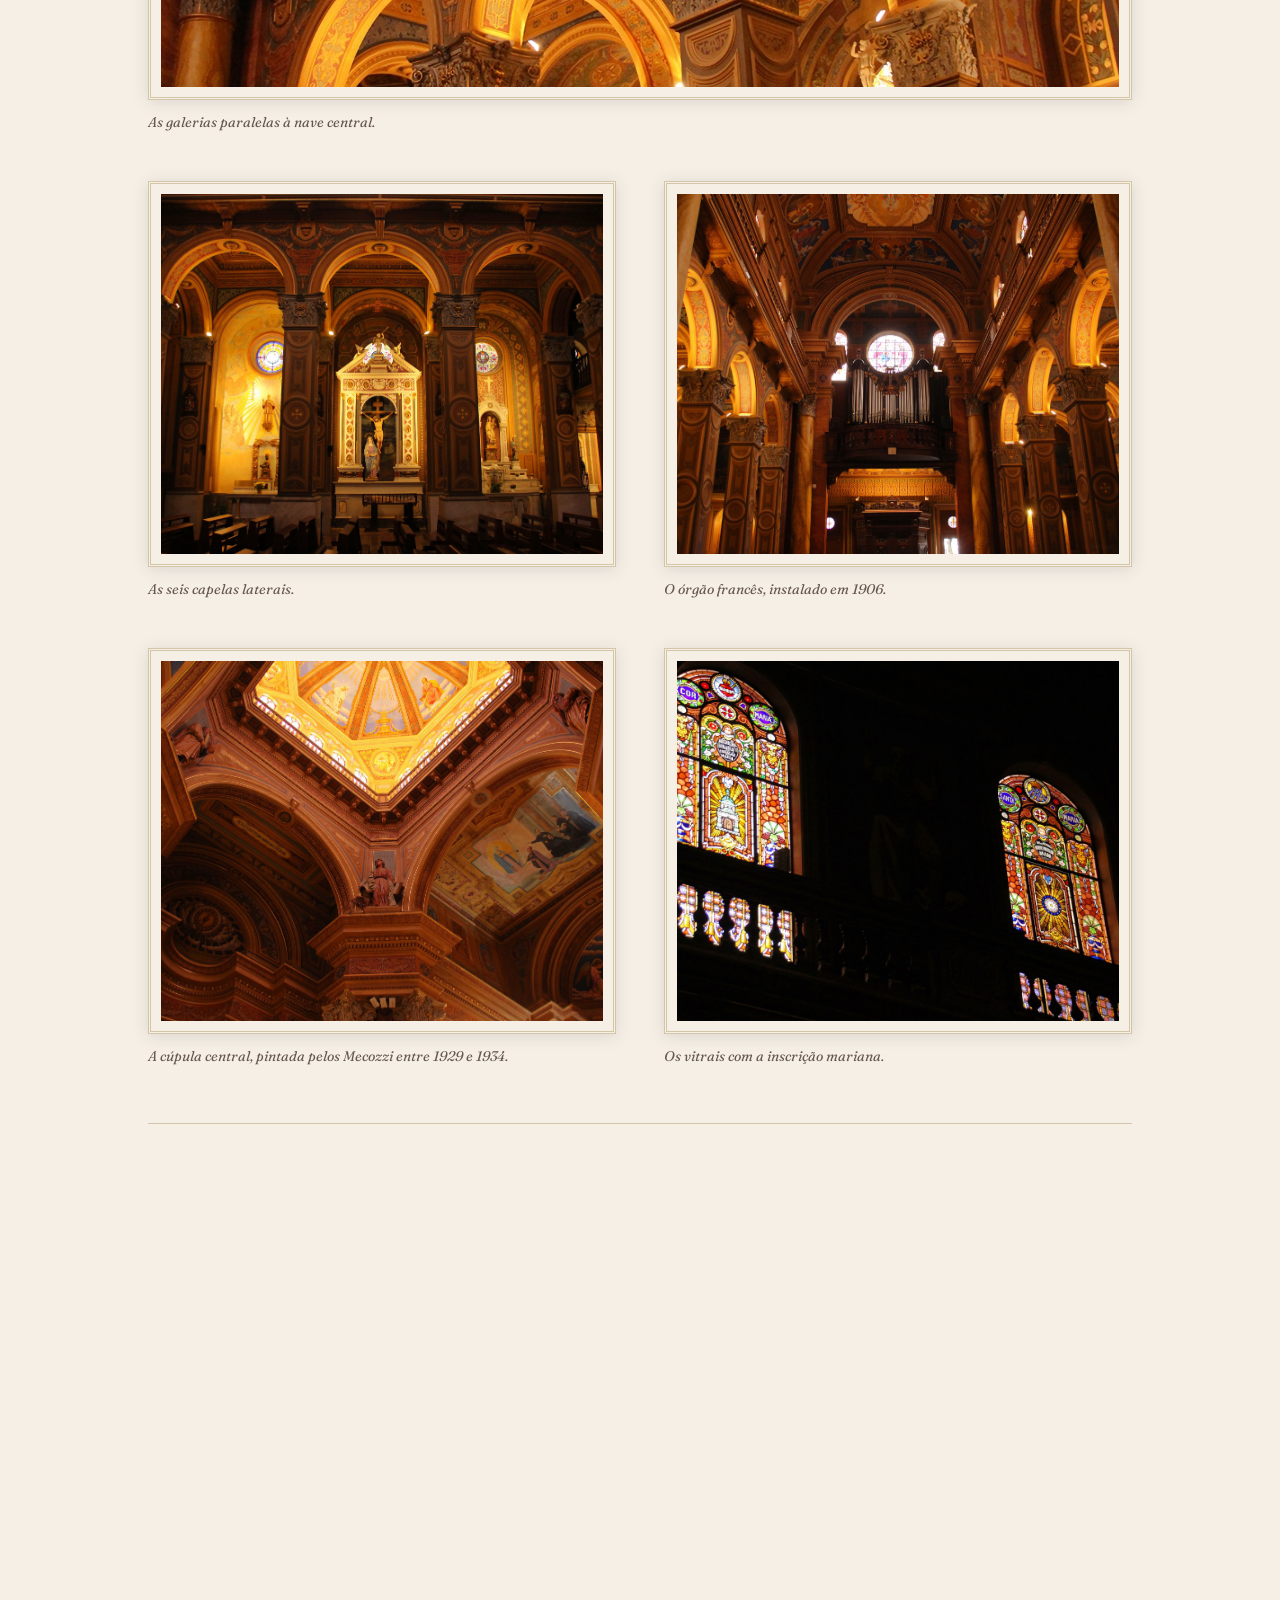
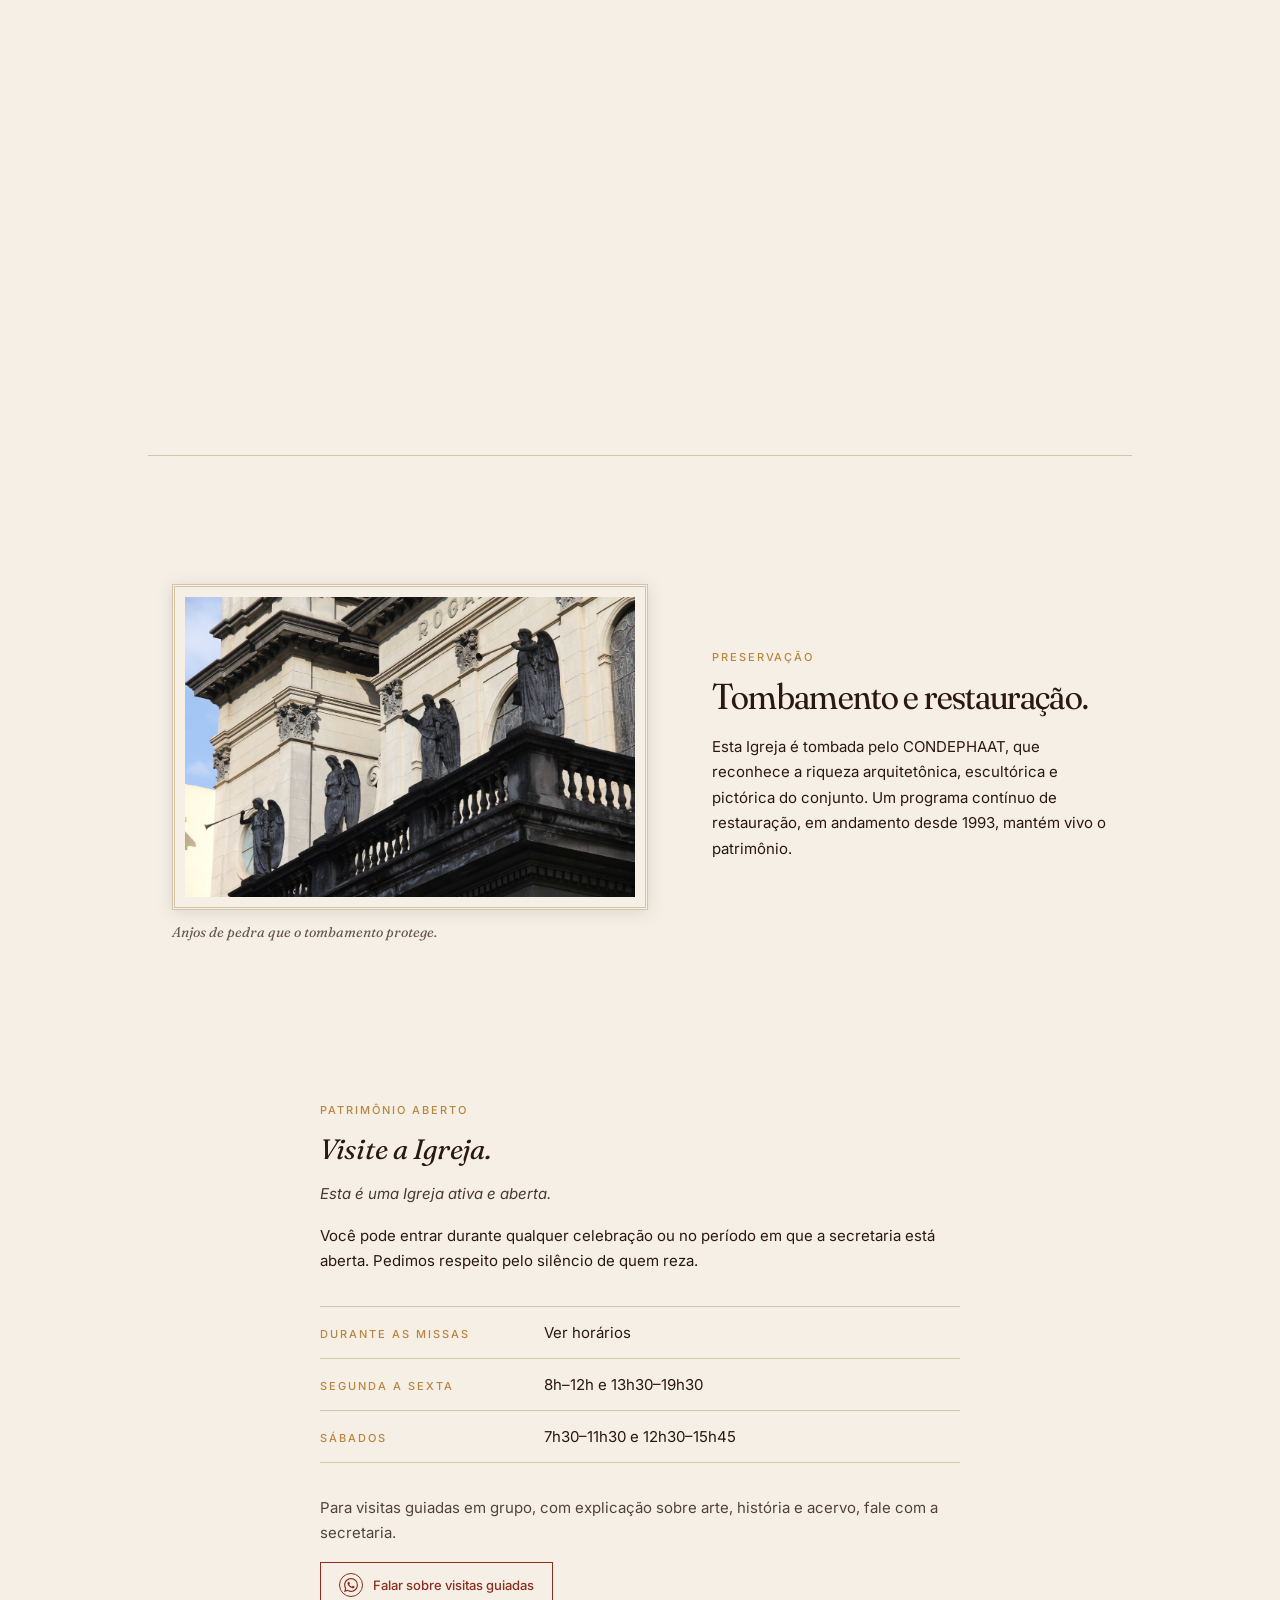
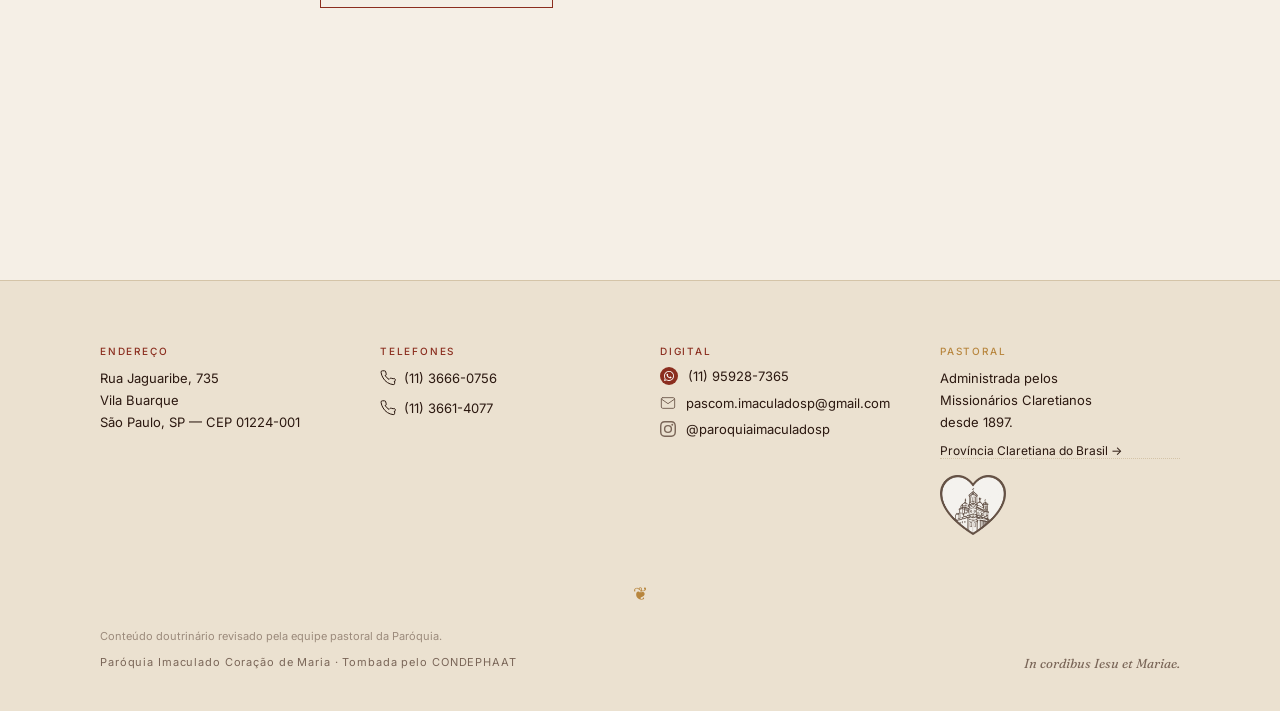
==== commit cdb67d49: "SEO: Open Graph, favicon, JSON-LD e fontes via link em todas as páginas" ====
--- a/site/a-paroquia.html
+++ b/site/a-paroquia.html
@@ -5,6 +5,22 @@
   <title>A Paróquia — Imaculado Coração de Maria</title>
   <meta name="viewport" content="width=device-width, initial-scale=1.0"/>
   <meta name="description" content="História, arquitetura e patrimônio da Paróquia Imaculado Coração de Maria, fundada em 1897 pelos Missionários Claretianos na Vila Buarque, São Paulo."/>
+  <link rel="preconnect" href="https://fonts.googleapis.com">
+  <link rel="preconnect" href="https://fonts.gstatic.com" crossorigin>
+  <link rel="stylesheet" href="https://fonts.googleapis.com/css2?family=Fraunces:ital,opsz,wght@0,9..144,400;0,9..144,500;0,9..144,600;1,9..144,400;1,9..144,500&family=Inter:wght@400;500&display=swap">
+  <meta property="og:type" content="website">
+  <meta property="og:locale" content="pt_BR">
+  <meta property="og:site_name" content="Paróquia Imaculado Coração de Maria">
+  <meta property="og:title" content="A Paróquia — Imaculado Coração de Maria">
+  <meta property="og:description" content="História, arquitetura e patrimônio da Paróquia Imaculado Coração de Maria, fundada em 1897 pelos Missionários Claretianos na Vila Buarque, São Paulo.">
+  <meta property="og:image" content="https://felipefaraone.github.io/imaculado-coracao/site/assets/fachada-externa.jpg">
+  <meta property="og:url" content="https://felipefaraone.github.io/imaculado-coracao/site/a-paroquia.html">
+  <meta name="twitter:card" content="summary_large_image">
+  <link rel="canonical" href="https://felipefaraone.github.io/imaculado-coracao/site/a-paroquia.html">
+  <link rel="icon" href="assets/coracao-mariano-color-256.png">
+  <link rel="apple-touch-icon" href="assets/coracao-mariano-color-256.png">
+  <meta name="theme-color" content="#8B2E1F">
+  <!-- ATUALIZAR: trocar URLs absolutas para paroquiaimaculadosp.org.br quando publicar no domínio final -->
   <link rel="stylesheet" href="site.css"/>
   <script src="animations.js" defer></script>
 </head>
--- a/site/site.css
+++ b/site/site.css
@@ -1,5 +1,3 @@
-@import url('https://fonts.googleapis.com/css2?family=Fraunces:ital,opsz,wght@0,9..144,400;0,9..144,500;0,9..144,600;1,9..144,400;1,9..144,500&family=Inter:wght@400;500&display=swap');
-
 /* ================================================================
    VARIÁVEIS — Paleta, tipografia e espaçamento
    ================================================================ */
@@ -1290,6 +1288,7 @@
   .home-sac3-hdr { flex-direction: column; align-items: flex-start; gap: 12px; }
   .home-sac3 { padding: 64px 24px; }
   .home-sac3-grid { grid-template-columns: 1fr; }
+  .lit-grid { grid-template-columns: 1fr; }
   .dizimo-home { padding: 64px 24px; }
   .dizimo-home-header { margin-bottom: 40px; }
   .dizimo-home-item { grid-template-columns: 1fr; gap: 8px; padding: 20px 0; }
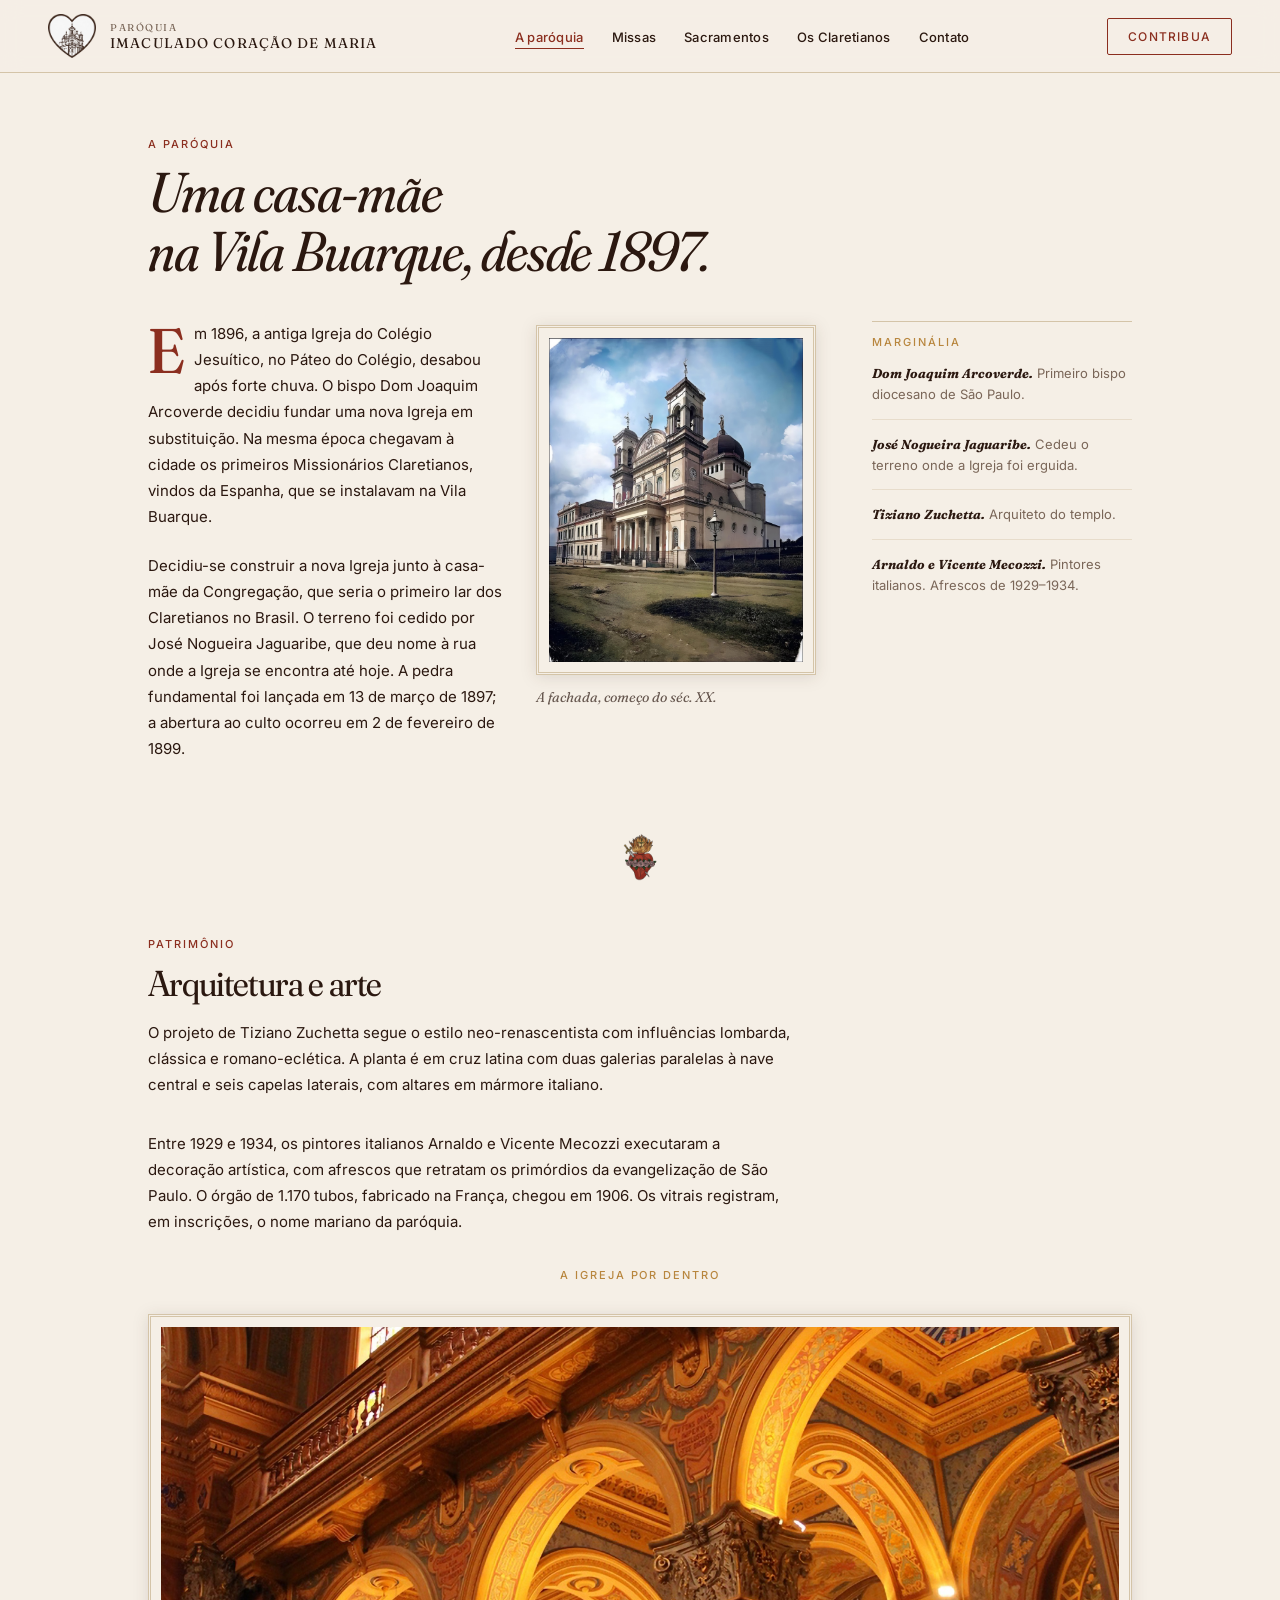
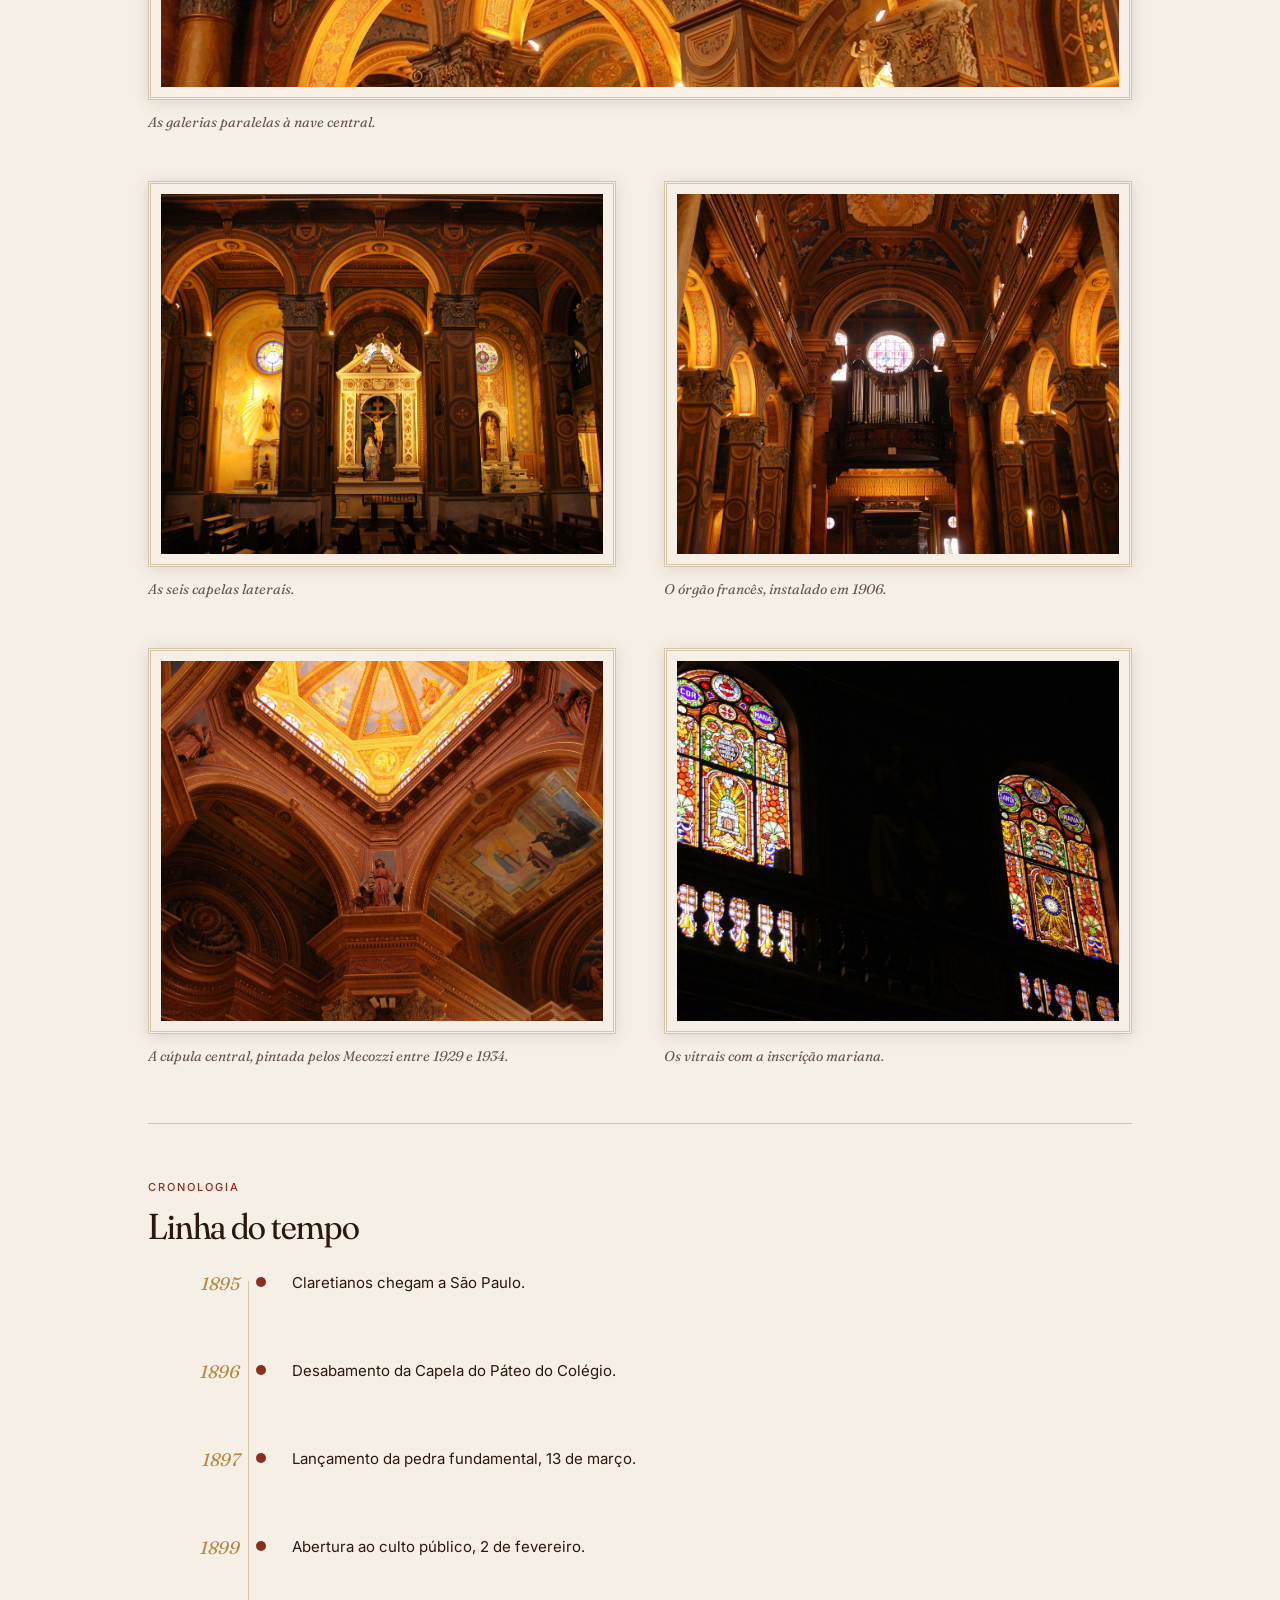
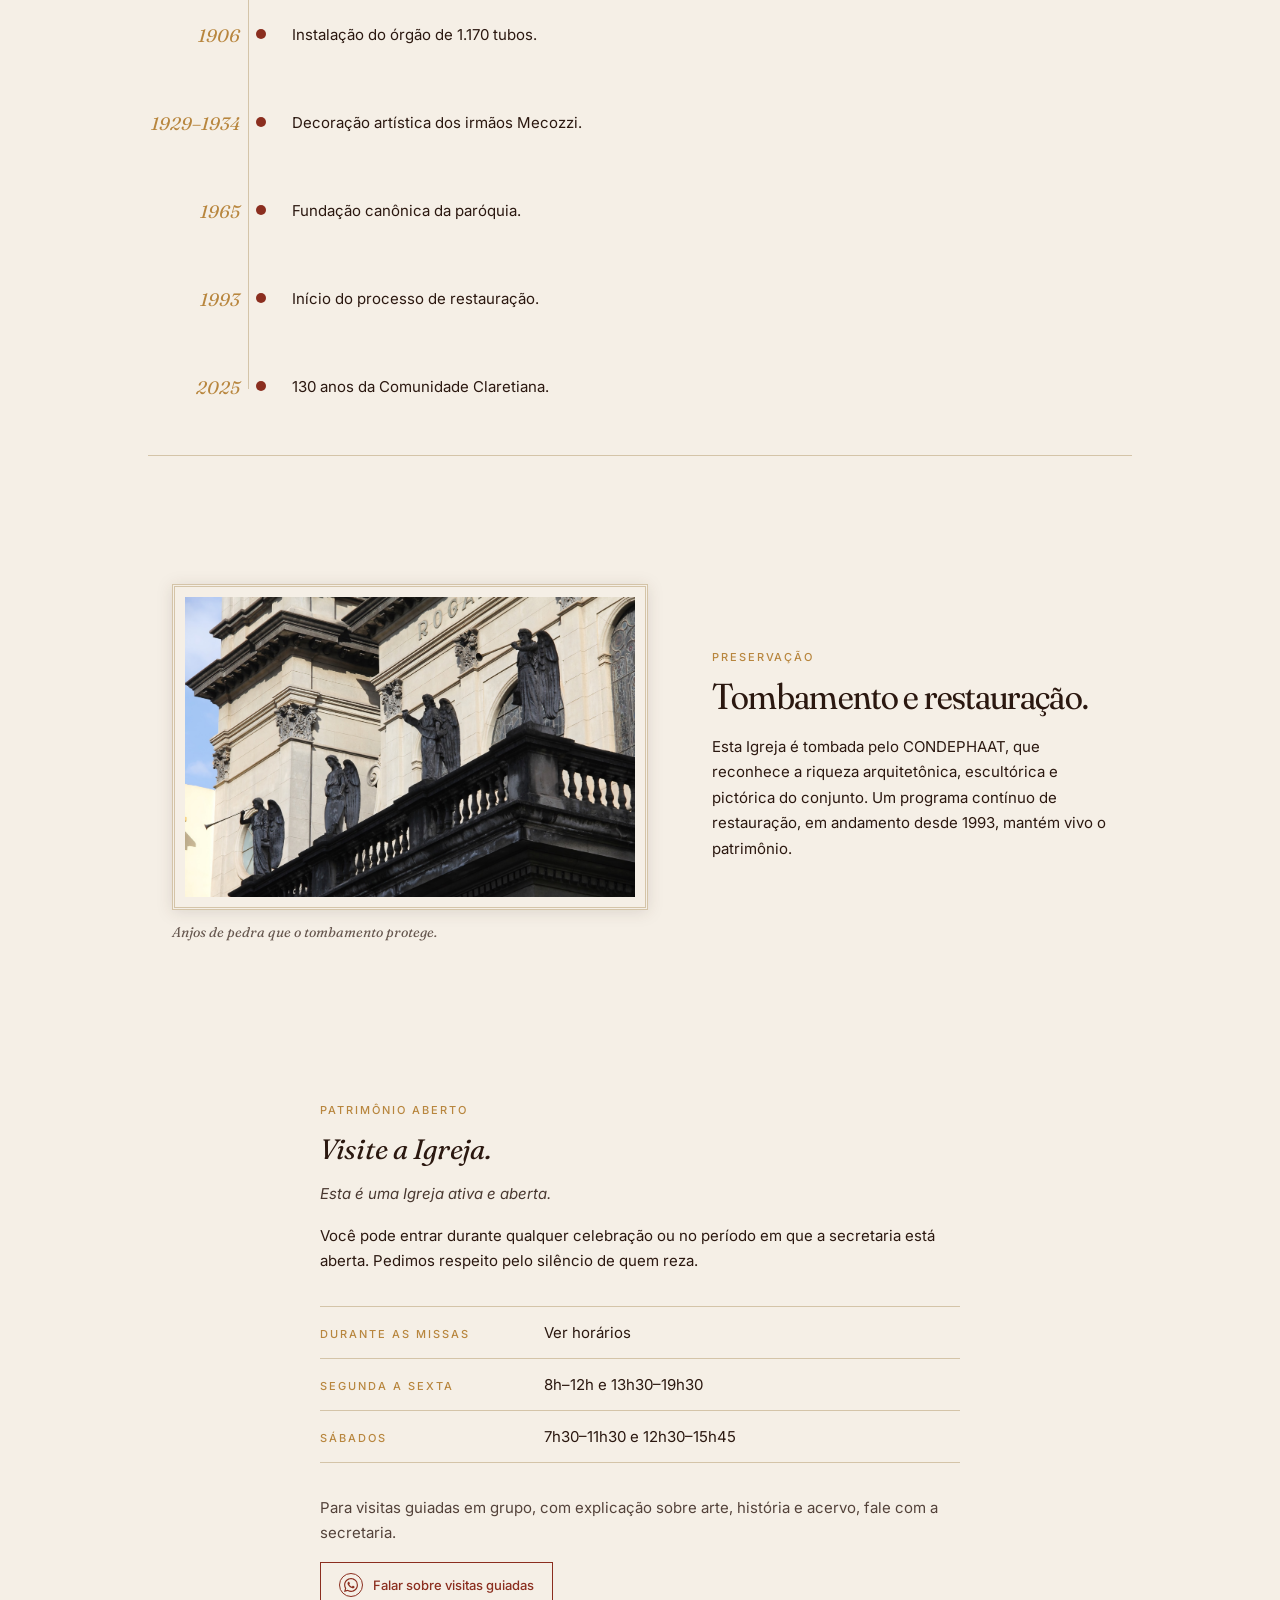
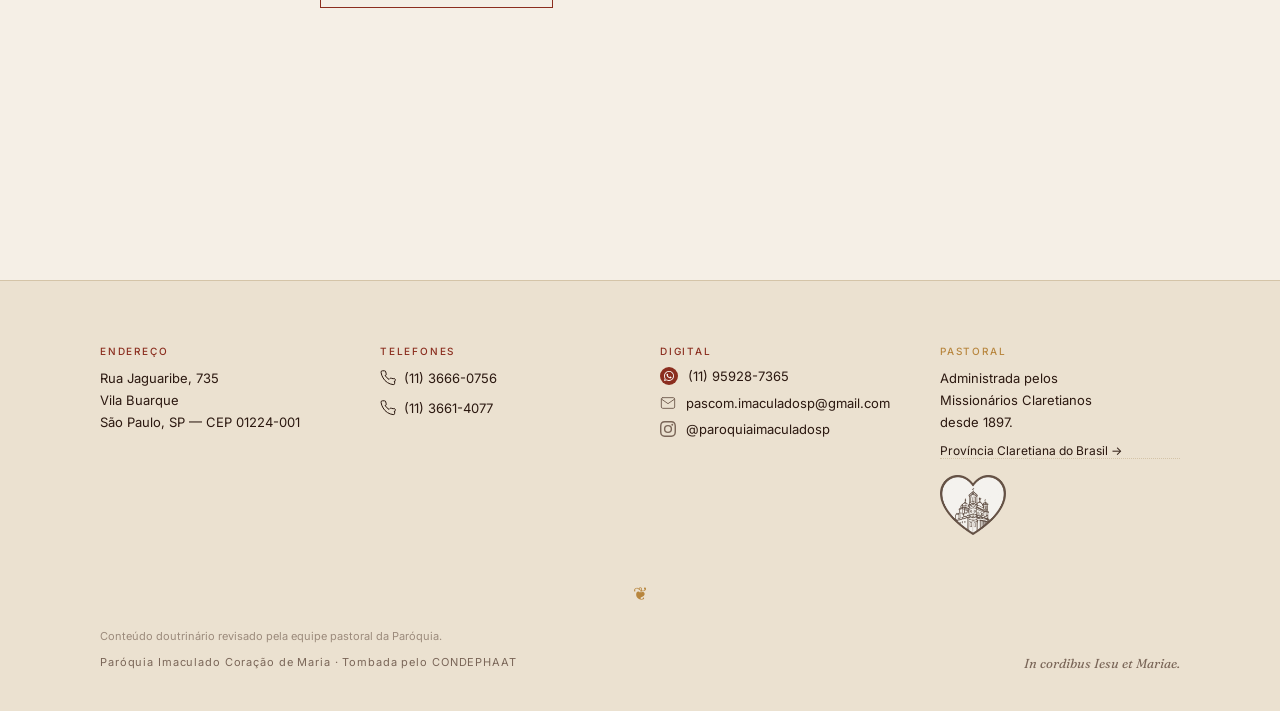
==== commit 80b1eca1: "Home: wayfinding refatorado (substantivos diretos, sem numerais)" ====
--- a/site/a-paroquia.html
+++ b/site/a-paroquia.html
@@ -233,7 +233,7 @@
       </section>
 
       <!-- Visite -->
-      <section class="visit-block fade-in" aria-label="Visite a Igreja">
+      <section id="visitar" class="visit-block fade-in" aria-label="Visite a Igreja">
         <div class="visit-block-inner">
           <div class="eyebrow eyebrow-gold">Patrimônio aberto</div>
           <h3>Visite a Igreja.</h3>
--- a/site/site.css
+++ b/site/site.css
@@ -490,15 +490,13 @@
 .int-list li { border-top: 1px solid var(--ink-rule); }
 .int-list li:last-child { border-bottom: 1px solid var(--ink-rule); }
 .int-item-link {
-  display: grid; grid-template-columns: 56px 1fr auto 24px;
+  display: grid; grid-template-columns: 1fr auto;
   gap: 16px; align-items: baseline;
   padding: 20px 0; text-decoration: none; color: inherit;
   transition: background 140ms, padding 140ms;
 }
 .int-item-link:hover { background: var(--ink-parchment); padding-left: 8px; padding-right: 8px; }
-.int-num { font-family: var(--font-display); font-style: italic; font-size: 20px; color: var(--ink-gold); }
 .int-label { font-family: var(--font-display); font-size: 22px; font-weight: 400; color: var(--ink-deep); letter-spacing: -0.01em; font-variation-settings: "opsz" 72, "SOFT" 50; }
-.int-sub { font-family: var(--font-body); font-size: var(--fs-small); color: var(--ink-mute); text-align: right; }
 .int-arrow { color: var(--ink-carmine); font-family: serif; font-size: 18px; }
 
 /* ================================================================
@@ -1245,8 +1243,6 @@
   .foot-grid { grid-template-columns: 1fr 1fr; }
   .history-break { margin-left: -24px; margin-right: -24px; }
   .ed-fig--portrait-float, .ed-fig--portrait-inline { float: none; width: 100%; margin: 0 0 24px; }
-  .int-item-link { grid-template-columns: 40px 1fr 24px; }
-  .int-sub { display: none; }
   .matrimonio-featured { padding: 40px 24px; }
   .sac-rica { padding: 32px 24px; }
   .contato-map-frame iframe { height: 300px; }
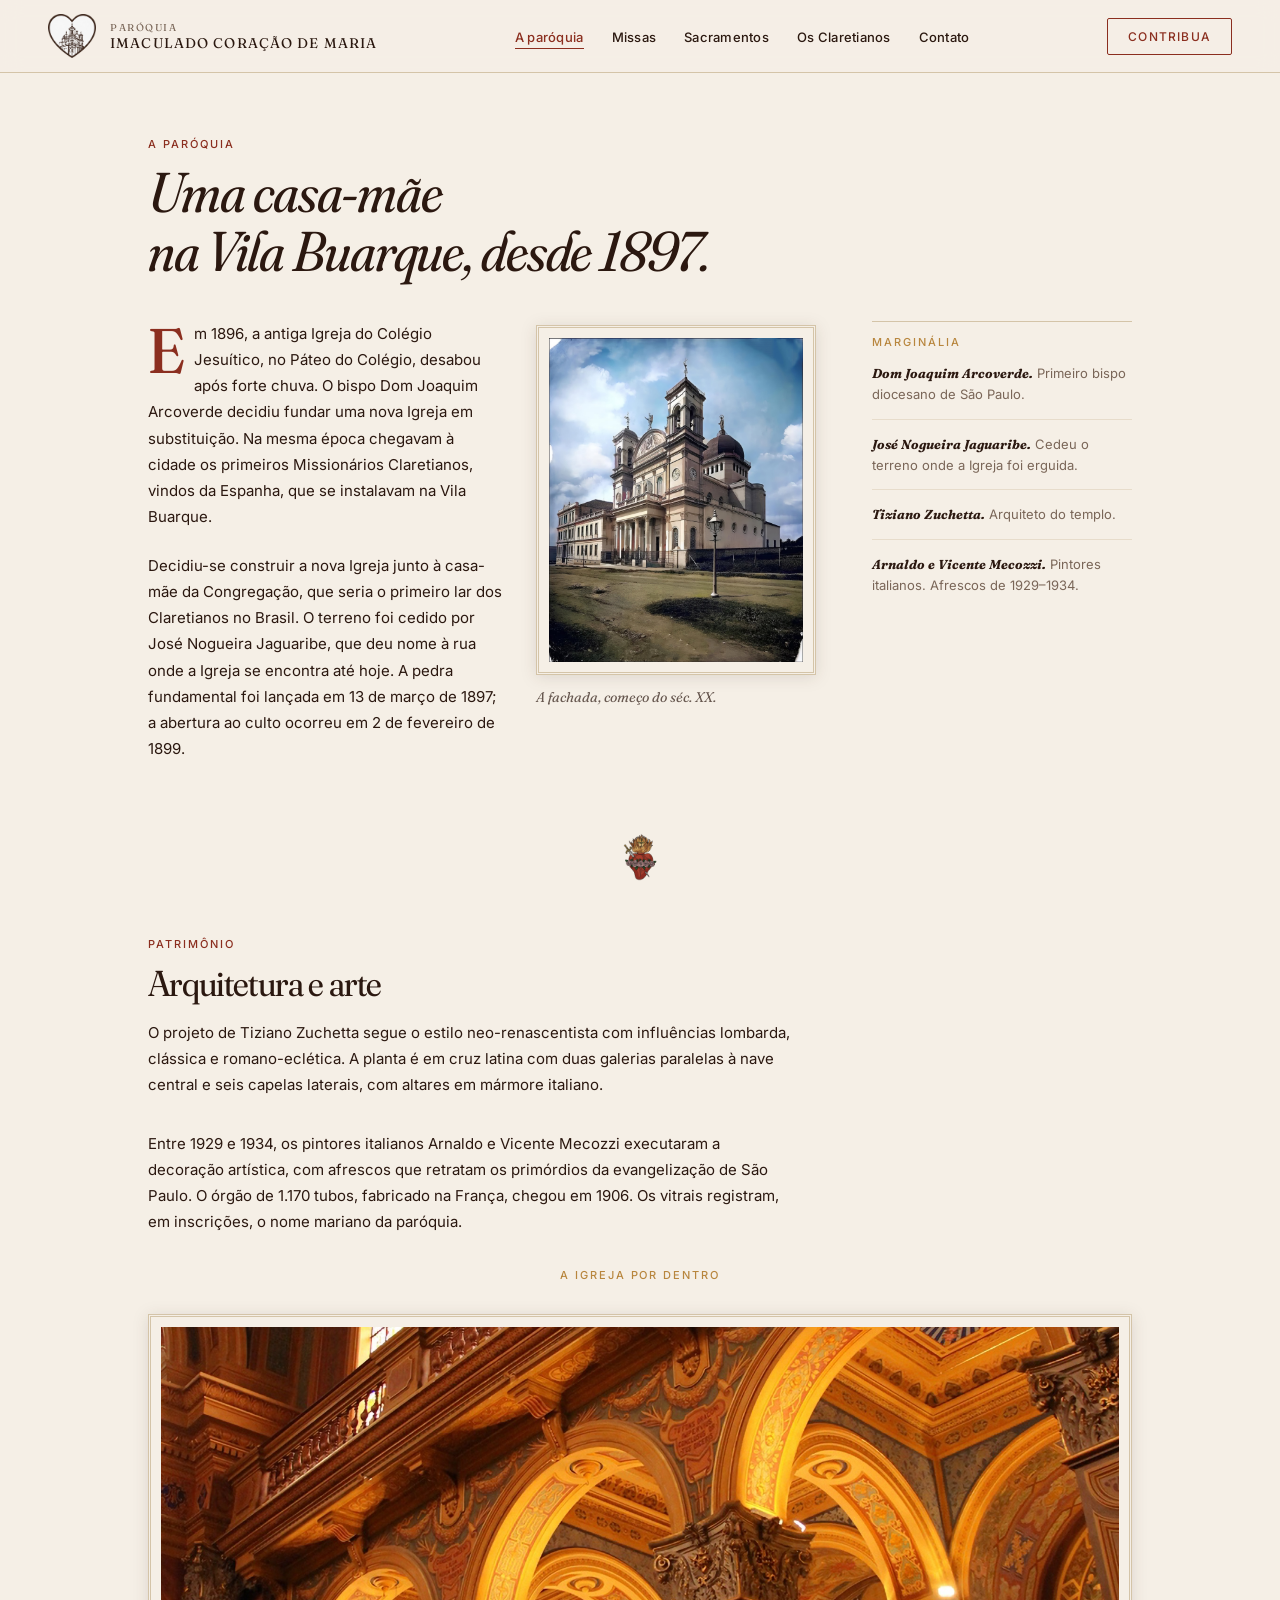
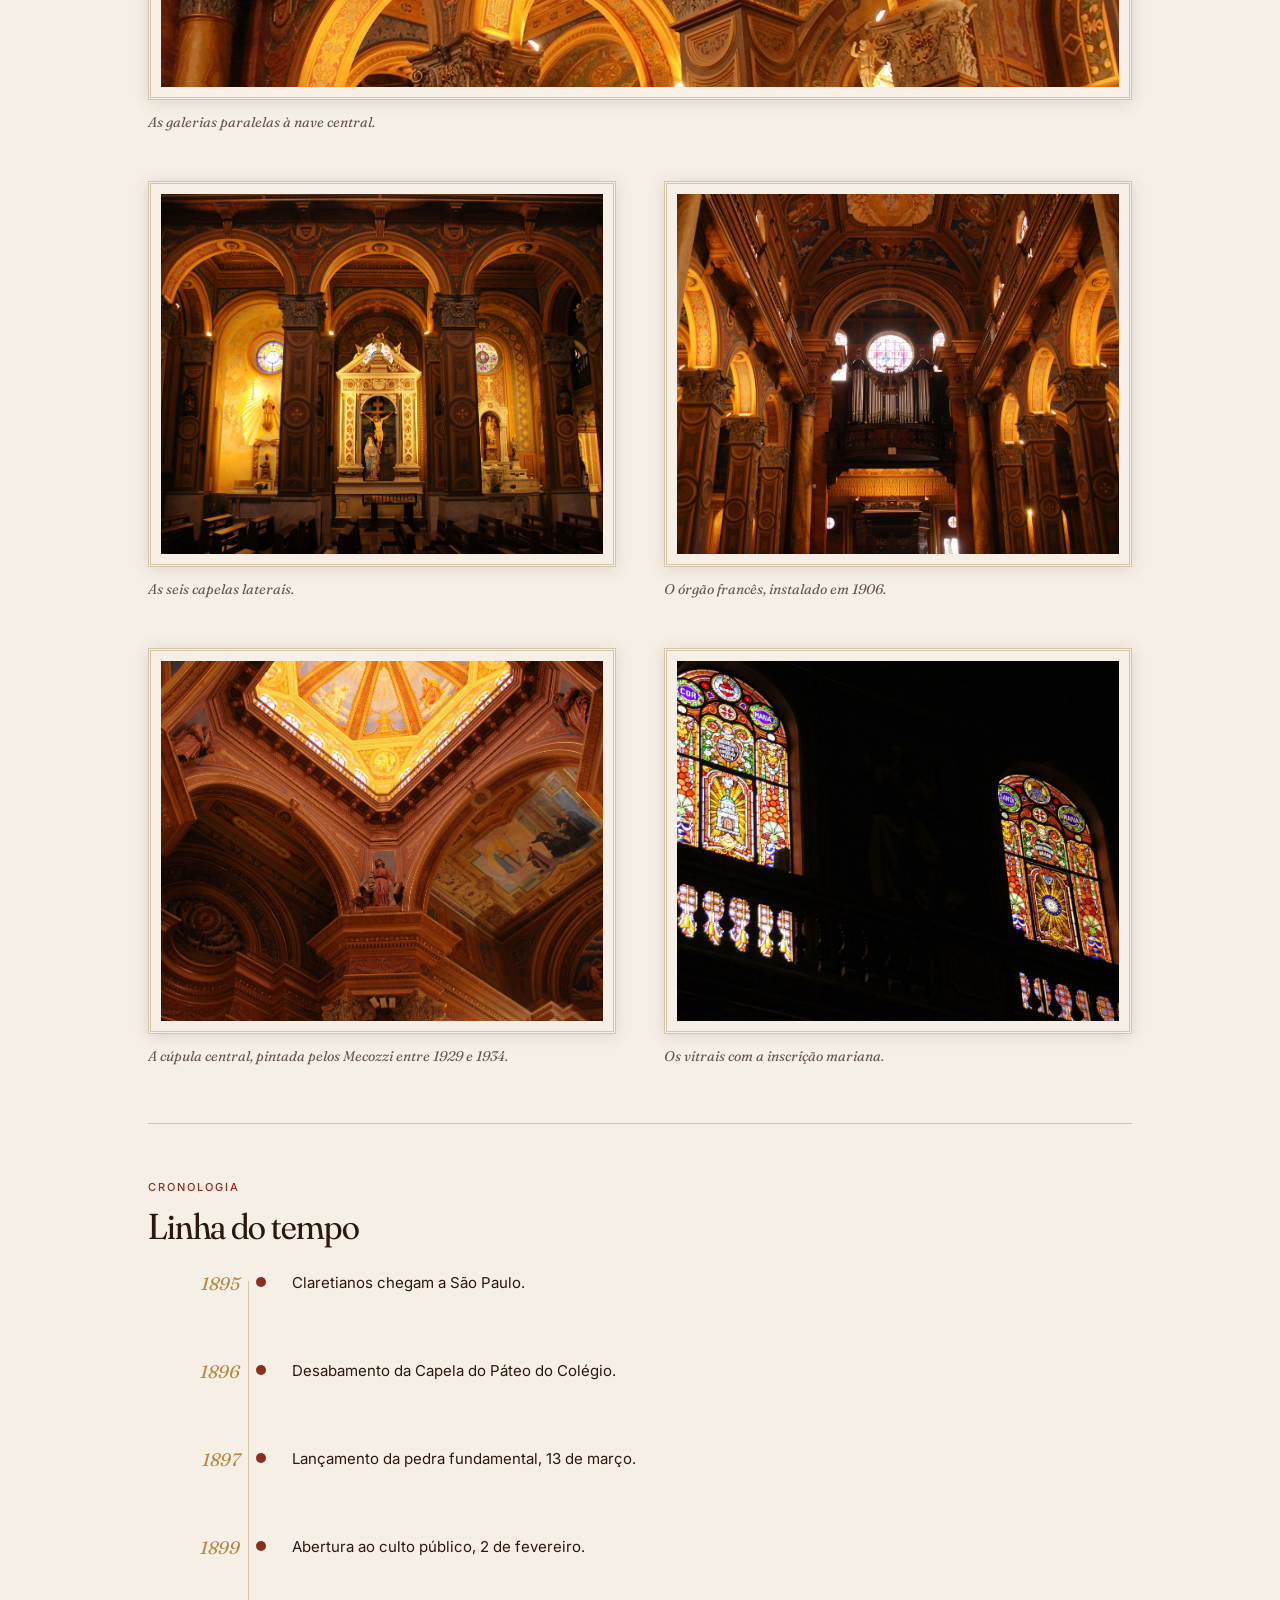
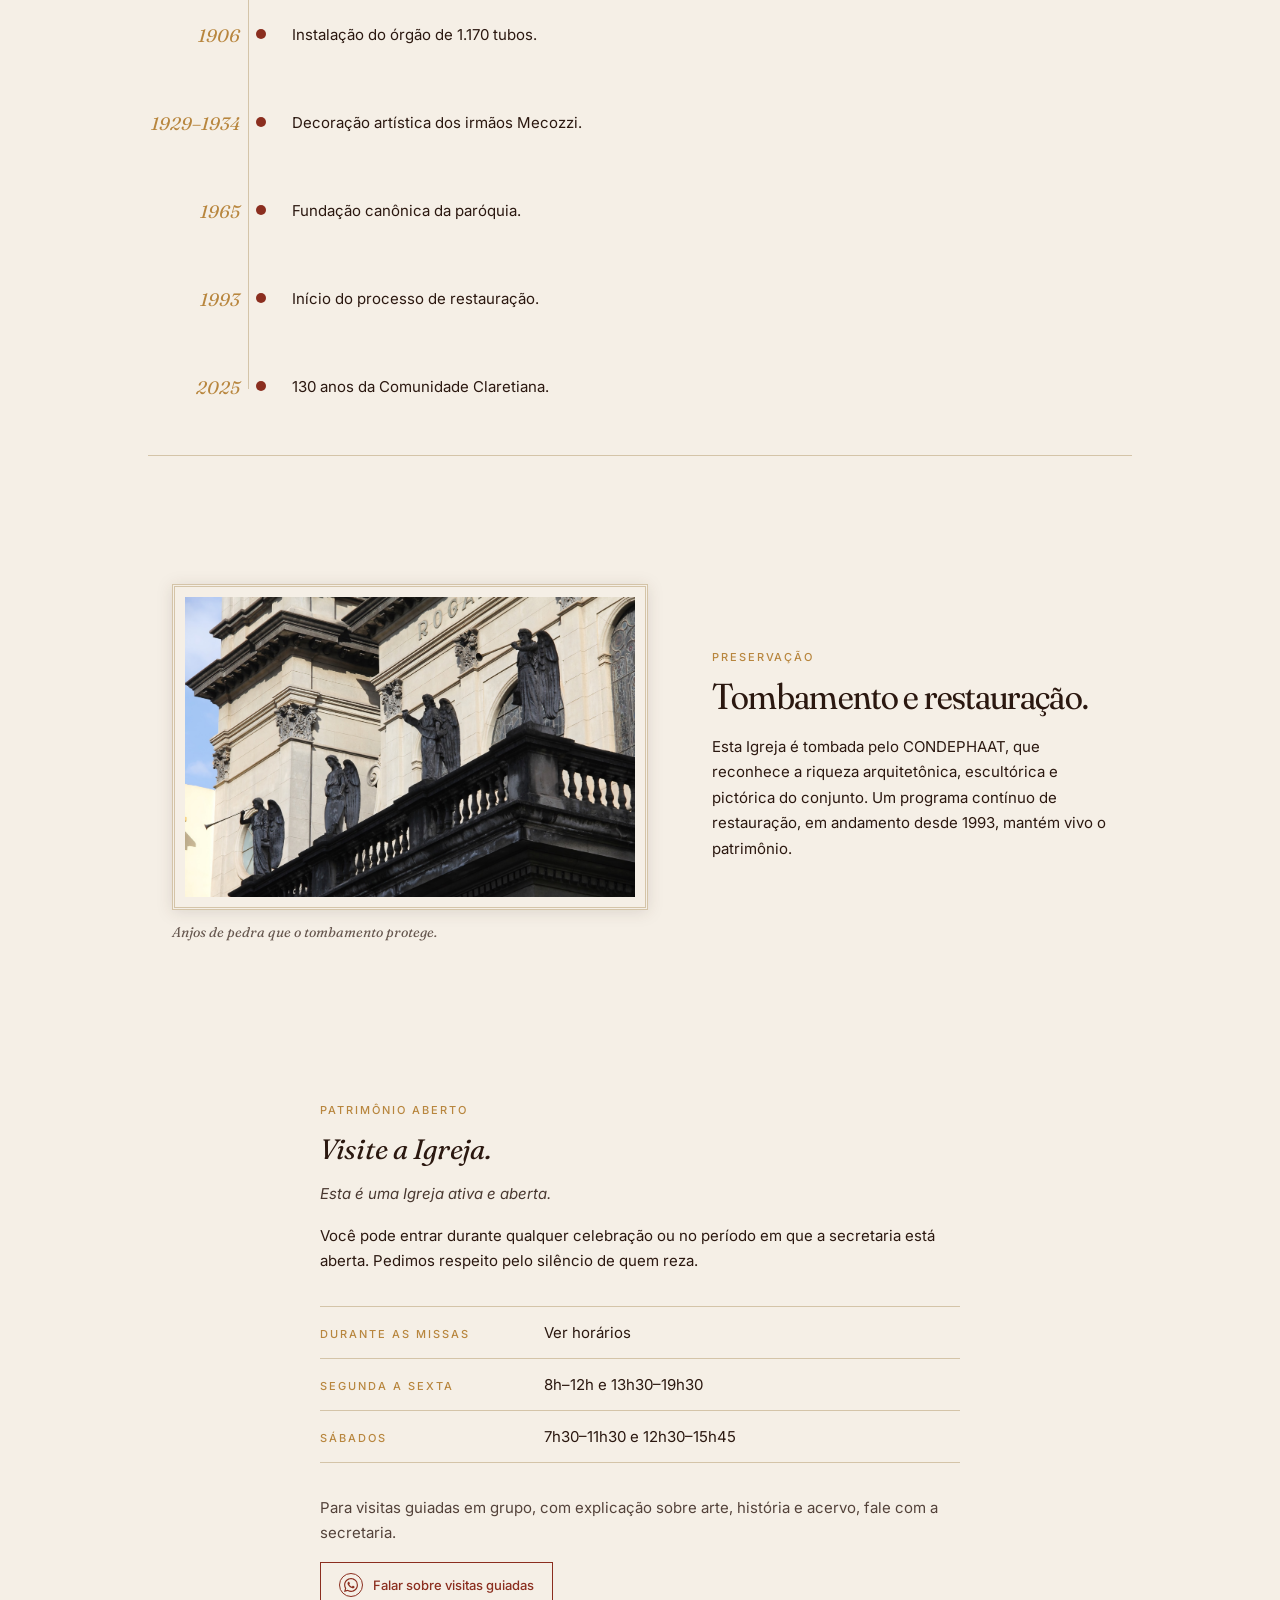
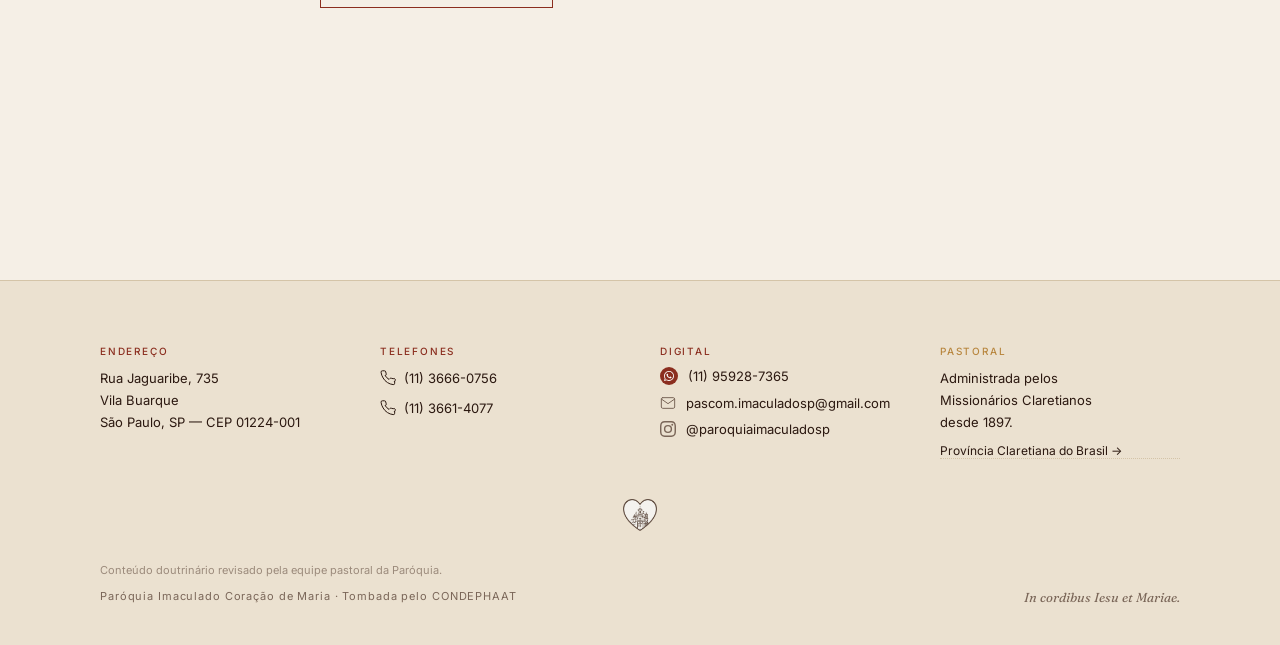
==== commit de91de27: "Hero: moldura dupla nos botões; Rodapé: logo pequena no lugar do fleuron + respiro mobile" ====
--- a/site/a-paroquia.html
+++ b/site/a-paroquia.html
@@ -338,12 +338,11 @@
         <a href="https://www.claretianos.com.br" class="foot-link" target="_blank" rel="noopener" style="display:block;margin-top:10px;font-size:12px;">
           Província Claretiana do Brasil →
         </a>
-        <img src="assets/logo-paroquia.png" alt="Logo da Paróquia Imaculado Coração de Maria" class="foot-logo"/>
       </div>
 
     </div>
 
-    <div class="foot-divider" aria-hidden="true">❦</div>
+    <div class="foot-divider"><img src="assets/logo-paroquia.png" alt="" class="foot-mark"/></div>
     <div class="foot-note">Conteúdo doutrinário revisado pela equipe pastoral da Paróquia.</div>
     <div class="foot-mini">
       <span>Paróquia Imaculado Coração de Maria · Tombada pelo CONDEPHAAT</span>
--- a/site/site.css
+++ b/site/site.css
@@ -38,7 +38,6 @@
    BASE
    ================================================================ */
 *, *::before, *::after { box-sizing: border-box; }
-html { scroll-behavior: smooth; }
 body { margin: 0; background: var(--ink-cream); font-family: var(--font-body); font-weight: 400; color: var(--ink-deep); -webkit-font-smoothing: antialiased; }
 
 .page { min-height: 100vh; display: flex; flex-direction: column; }
@@ -150,6 +149,13 @@
   background: var(--ink-cream);
   color: var(--ink-deep);
 }
+/* Moldura dupla creme nos botões do hero (linha interna = borda, externa = outline) */
+.hero-fullbleed .btn-primary,
+.hero-fullbleed .btn-secondary {
+  outline: 1px solid var(--ink-cream);
+  outline-offset: 4px;
+}
+.hero-fullbleed .btn-primary { border-color: var(--ink-cream); }
 
 /* WaBtn */
 .wa-btn {
@@ -396,14 +402,14 @@
 .hero-eyebrow {
   font-family: var(--font-ui); font-size: 12px; font-weight: 600;
   letter-spacing: 0.24em; text-transform: uppercase;
-  color: #E2C87A; margin-bottom: 24px;
+  color: #F5EFE6; margin-bottom: 24px;
 }
 .hero-eyebrow--ornamented {
   display: flex; align-items: center; justify-content: center; gap: 14px;
 }
 .eyebrow-rule {
   display: inline-block; width: 60px; height: 1px;
-  background: #E2C87A; opacity: 0.90;
+  background: #F5EFE6; opacity: 0.90;
 }
 .hero-title-light {
   font-family: var(--font-display); font-weight: 400; font-style: italic;
@@ -825,6 +831,8 @@
    ================================================================ */
 .sac-accord-wrap { margin-top: 32px; }
 .sac-accord-grid { display: grid; grid-template-columns: 1fr; gap: 1px; background: var(--ink-rule); border: 1px solid var(--ink-rule); }
+/* Header é sticky (~72px); folga para alvos de deep-link não ficarem cobertos */
+.sac-accord-card, #visitar, #rica { scroll-margin-top: 88px; }
 .sac-accord-card { background: var(--ink-cream); }
 .sac-accord-card.open { background: var(--ink-parchment); }
 .sac-accord-header {
@@ -1147,10 +1155,10 @@
 .foot-item a { color: var(--ink-deep); text-decoration: none; transition: color 140ms; }
 .foot-item a:hover { color: var(--ink-carmine); }
 .foot-icon { width: 16px; height: 16px; color: var(--ink-mute); flex-shrink: 0; vertical-align: middle; }
-.foot-logo { display: block; margin-top: 16px; height: 60px; width: auto; opacity: 0.78; }
 /* Ícone WhatsApp no footer — monocromático carmim, coerente com design system */
 .site-footer .wa-circle { background: var(--ink-carmine); }
-.foot-divider { text-align: center; color: var(--ink-gold); font-family: serif; font-size: 18px; margin: 48px 0 24px; display: block; }
+.foot-divider { text-align: center; margin: 40px 0 28px; }
+.foot-mark { display: inline-block; height: 32px; width: auto; opacity: 0.78; }
 .foot-note { max-width: 1080px; margin: 0 auto 12px; font-family: var(--font-ui); font-size: var(--fs-mini); color: var(--ink-mute); opacity: 0.7; }
 .foot-mini { max-width: 1080px; margin: 0 auto; display: flex; justify-content: space-between; font-family: var(--font-ui); font-size: var(--fs-mini); letter-spacing: 0.08em; color: var(--ink-mute); }
 .foot-mini .latin { font-family: var(--font-display); font-style: italic; font-size: var(--fs-small); letter-spacing: 0; }
@@ -1215,7 +1223,16 @@
   .site-header nav { display: none; }
   .nav-contribua { display: none; }
   details.mobile-menu { display: block; }
-  .site-header { padding: 12px 20px; }
+  /* blur torna o header containing block dos position:fixed, prendendo o menu
+     no topo; remover no mobile e deixar o header opaco. -webkit- essencial no iOS */
+  .site-header {
+    padding: 12px 20px;
+    backdrop-filter: none;
+    -webkit-backdrop-filter: none;
+    background: var(--ink-cream);
+  }
+  /* toggle (X) acima do painel aberto (.mobile-menu-nav é z-index 9) */
+  .mobile-menu-toggle { position: relative; z-index: 10; }
   .brand-logo img { height: 36px; }
   .main, .home-inner { padding-left: 24px; padding-right: 24px; }
   .chapter-body,
@@ -1272,14 +1289,10 @@
   .sch-strip { padding-top: 64px; padding-bottom: 64px; padding-left: 24px; padding-right: 24px; }
   .sch-strip-cols { flex-direction: column; gap: 0; }
   .sch-strip-sep { display: none; }
-  .sch-strip-col {
-    display: flex; align-items: center; justify-content: space-between;
-    padding: 18px 0;
-    border-bottom: 1px solid var(--ink-rule);
-  }
+  .sch-strip-col { display: block; text-align: center; padding: 24px 0; border-bottom: 1px solid var(--ink-rule); }
   .sch-strip-col:last-child { border-bottom: none; }
-  .sch-day { margin-bottom: 0; }
-  .sch-times { font-size: 22px; text-align: right; line-height: 1.4; }
+  .sch-day { margin-bottom: 10px; }
+  .sch-times { font-size: 28px; text-align: center; line-height: 1.4; }
   /* Sacramentos header — empilha */
   .home-sac3-hdr { flex-direction: column; align-items: flex-start; gap: 12px; }
   .home-sac3 { padding: 64px 24px; }
@@ -1312,6 +1325,8 @@
   /* Footer — coluna única */
   .foot-grid { grid-template-columns: 1fr; gap: 32px; }
   .site-footer { padding: 48px 24px 32px; margin-top: 64px; }
+  .foot-mini { flex-direction: column; gap: 6px; }
+  .foot-divider { margin: 36px 0 20px; }
   /* Timeline mobile — trilho à esquerda */
   .tl-list::before { left: 16px; }
   .tl-item { grid-template-columns: 20px 1fr; gap: 12px; }
